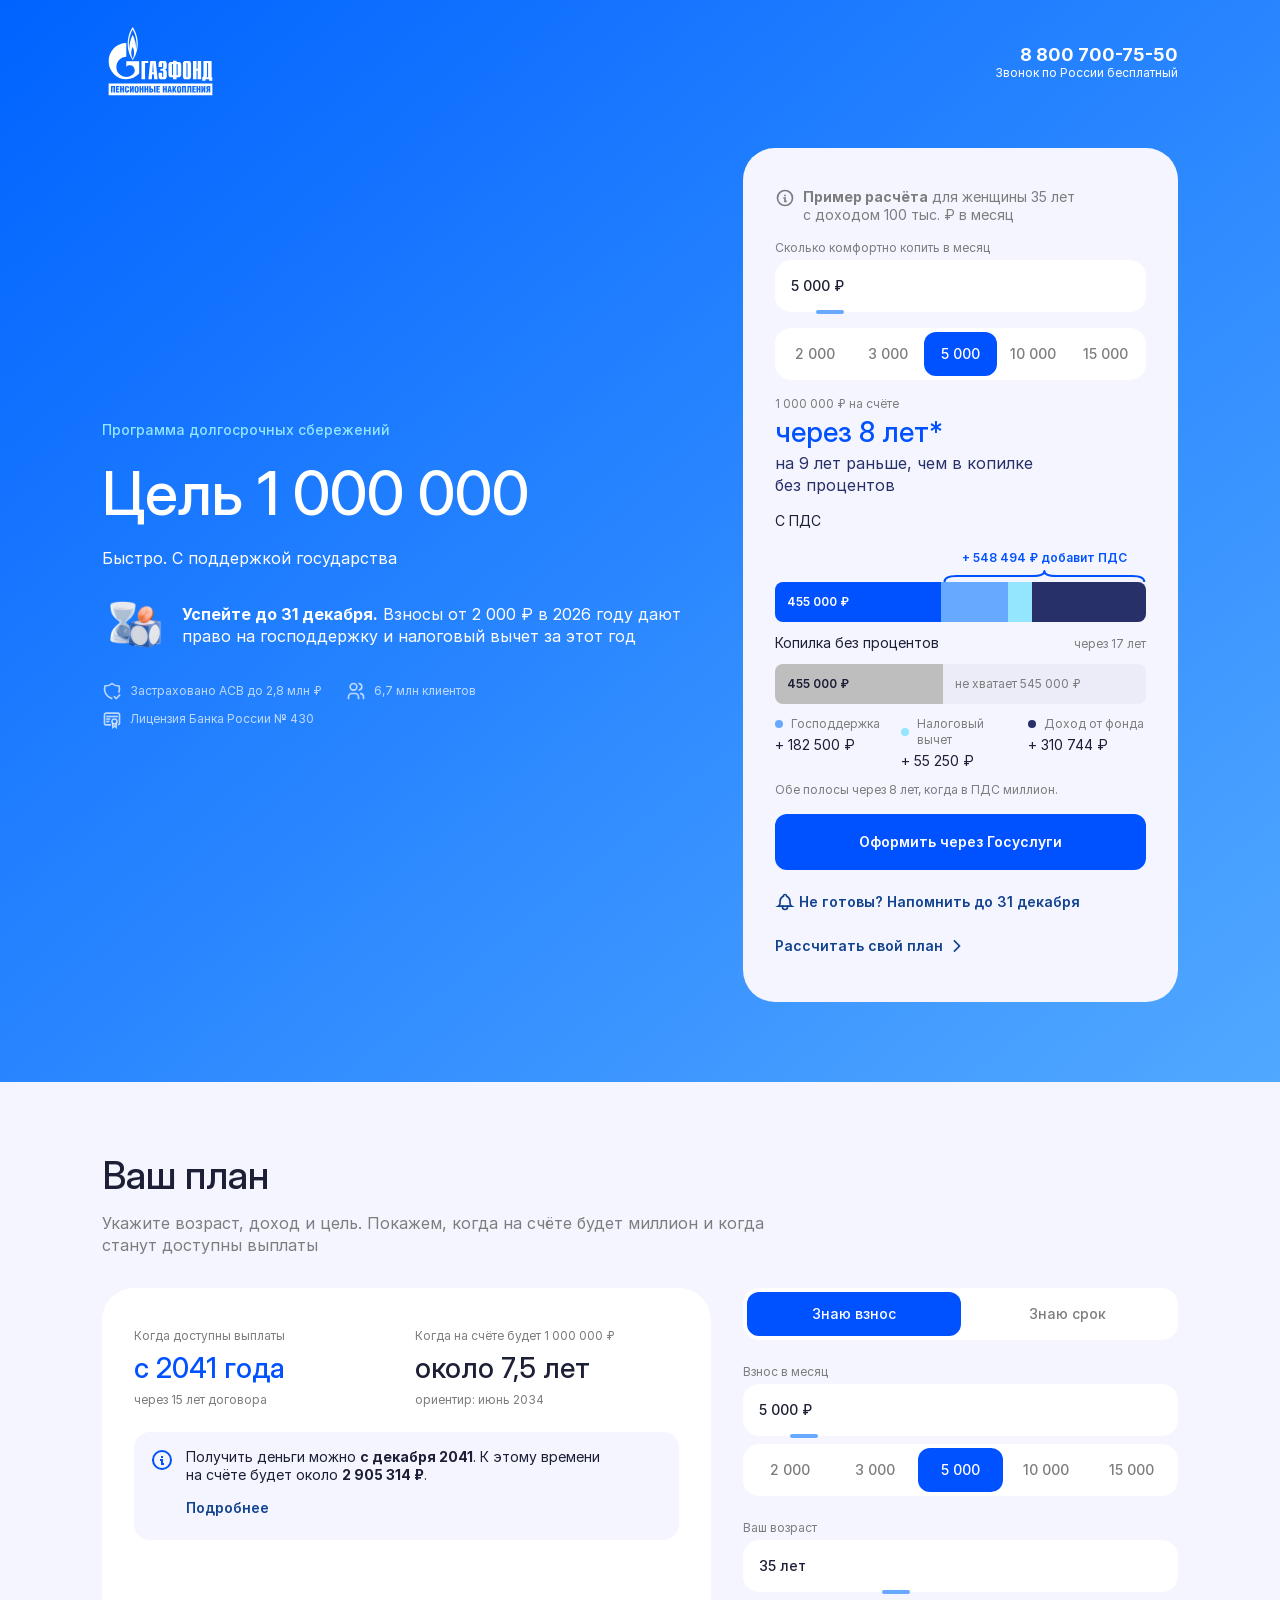
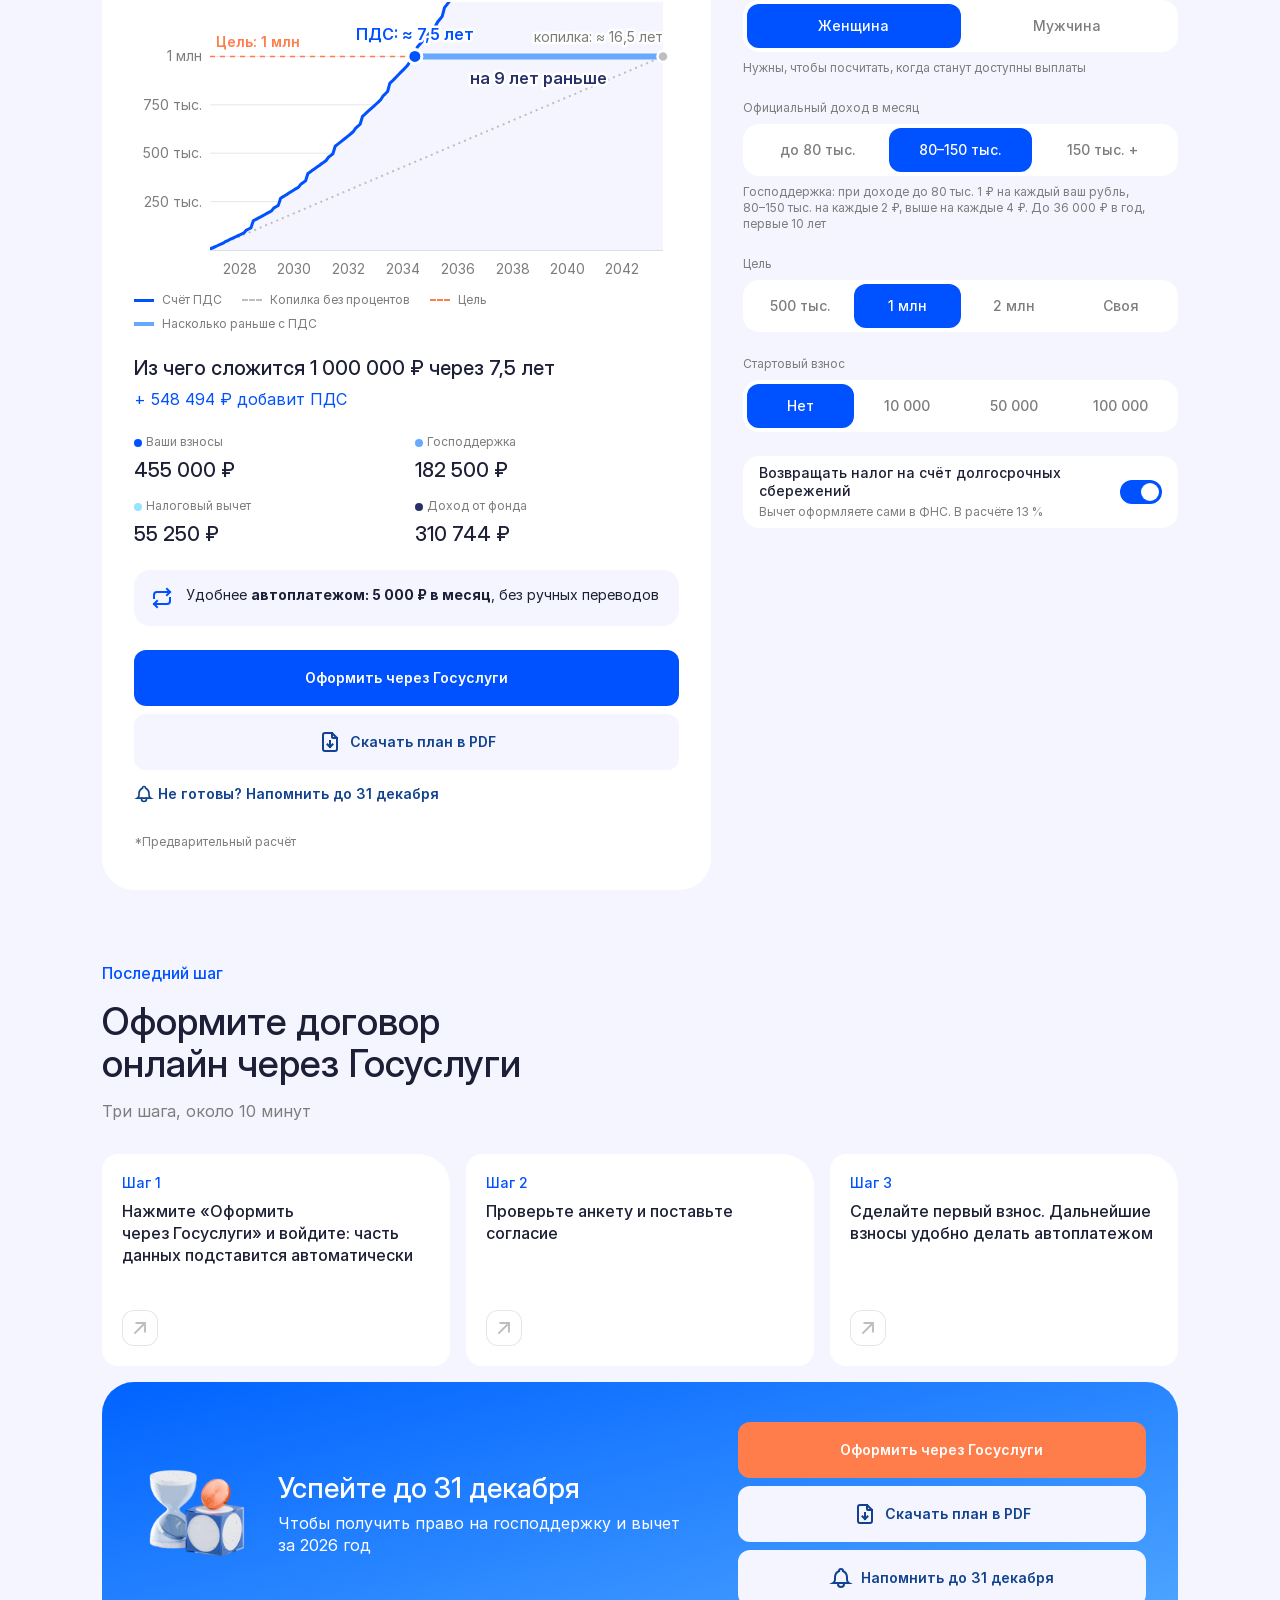
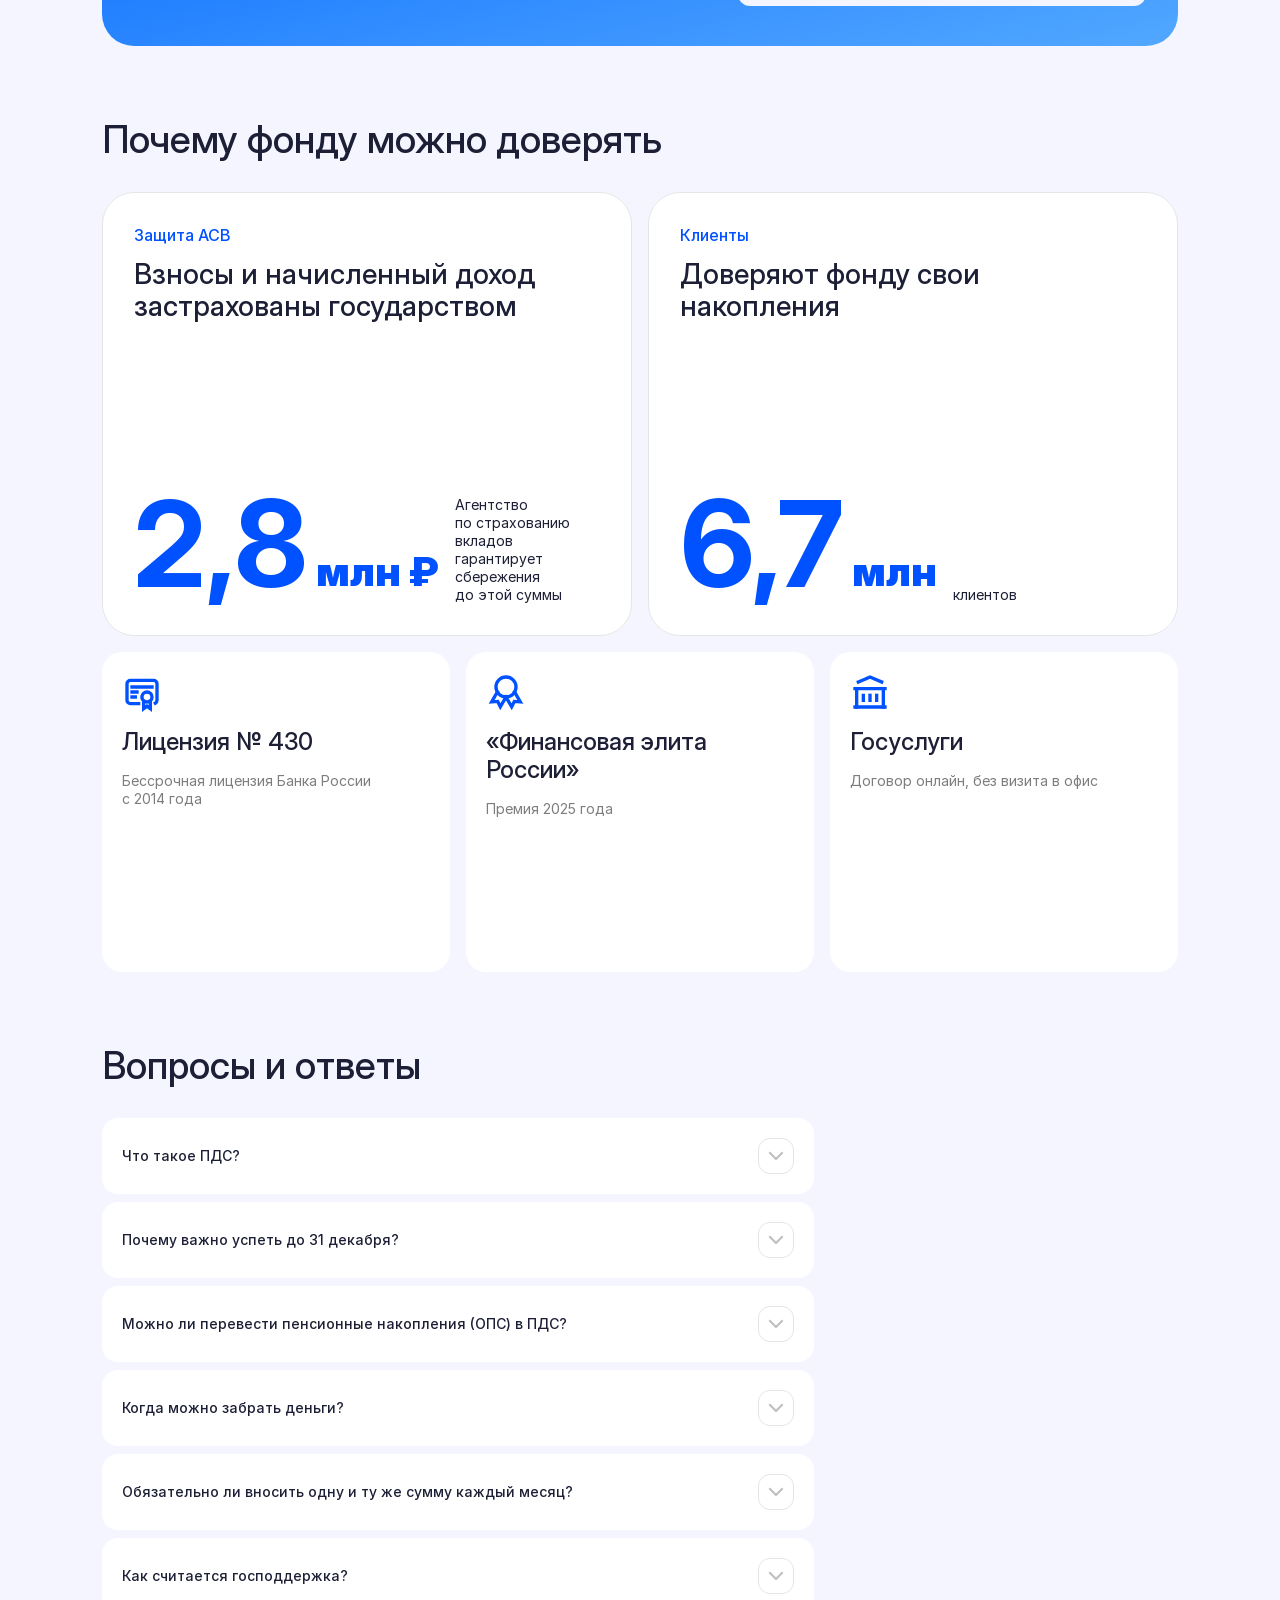
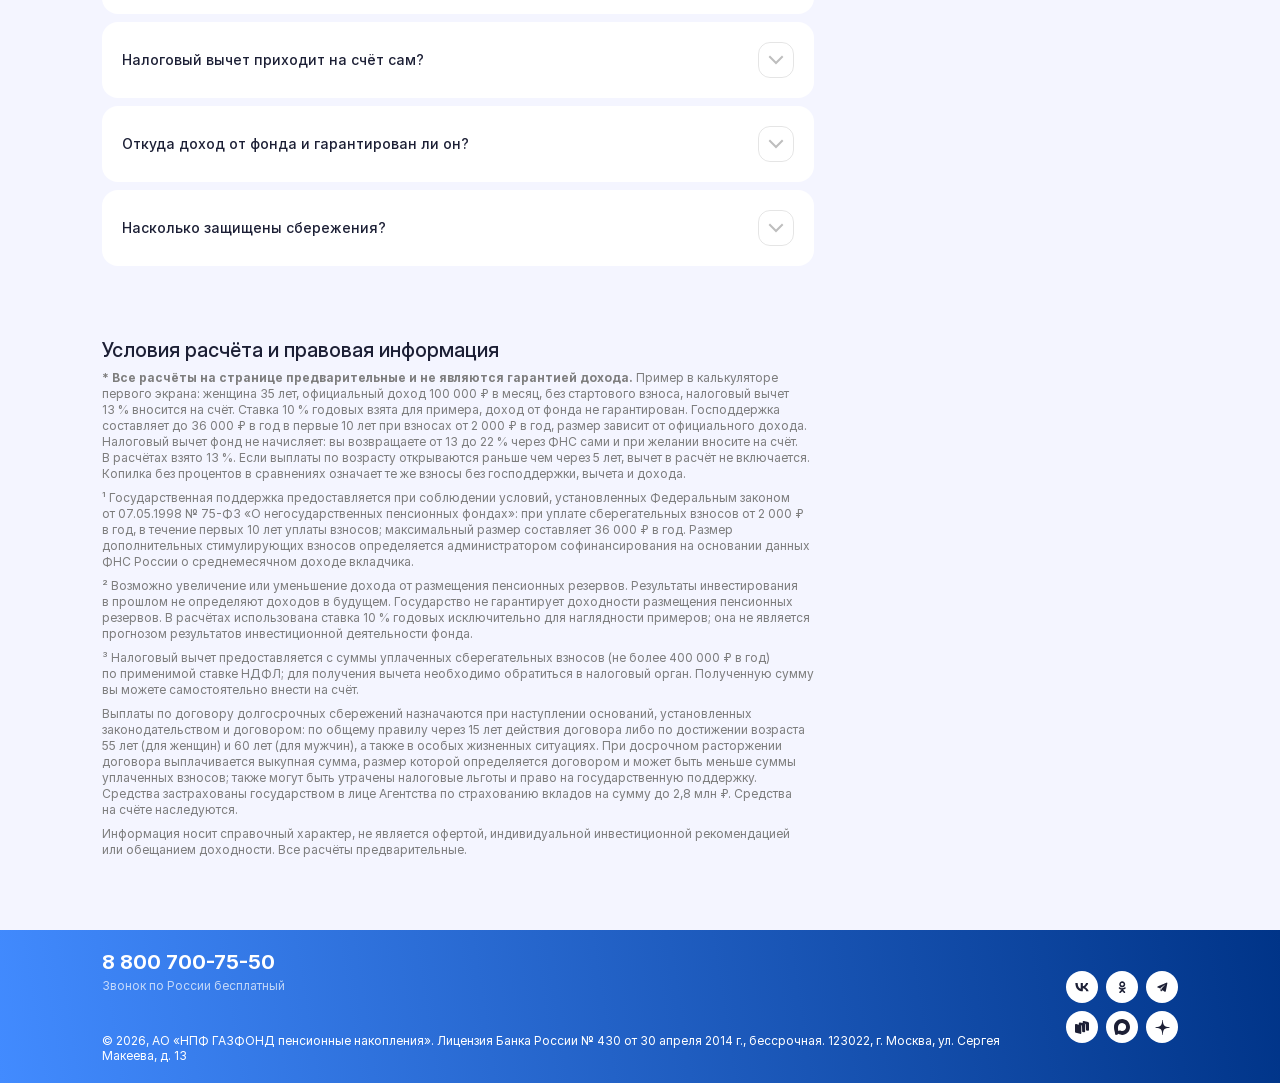
==== v13/index.html @ ab63beeb "v13: «Цель миллион» по дизайн-коду ГАЗФОНД ПН Копия v12, собранная из компонентов кита gazfond-desig" ====
<!doctype html>
<html lang="ru">
<head>
<meta charset="utf-8">
<meta name="viewport" content="width=device-width, initial-scale=1, viewport-fit=cover">
<title>Цель миллион · Программа долгосрочных сбережений · ГАЗФОНД пенсионные накопления</title>
<meta name="description" content="Копите в комфортном темпе. Государство может добавить до 36 000 ₽ в год, налоговый вычет вернёт от 13 до 22 % от взносов, фонд начисляет инвестиционный доход. Посчитайте свой план и оформите договор через Госуслуги.">
<link rel="icon" href="kit/assets/logo/favicon.svg">
<link rel="apple-touch-icon" href="img/apple-touch-icon.png">
<!-- Превью ссылки. После публикации проверьте полный адрес страницы -->
<meta property="og:type" content="website">
<meta property="og:locale" content="ru_RU">
<meta property="og:site_name" content="ГАЗФОНД пенсионные накопления">
<meta property="og:title" content="Цель миллион · программа долгосрочных сбережений">
<meta property="og:description" content="Копите в комфортном темпе. Государство может добавить до 36 000 ₽ в год, налоговый вычет вернёт от 13 до 22 % от взносов, фонд начисляет инвестиционный доход. Посчитайте свой план и оформите договор через Госуслуги.">
<meta property="og:url" content="https://million.gazfond-pn.com/v13/">
<meta property="og:image" content="https://million.gazfond-pn.com/v13/media/og-image.jpg">
<meta property="og:image:width" content="1200">
<meta property="og:image:height" content="630">
<meta name="twitter:card" content="summary_large_image">
<meta name="twitter:image" content="https://million.gazfond-pn.com/v13/media/og-image.jpg">
<!-- Яндекс Метрика: вставьте сюда код счётчика и укажите его номер в METRIKA_ID внизу страницы -->
<link rel="stylesheet" href="kit/gazfond.css">
<style>
/* «Клей» раскладки v13. Только сетка, порядок, позиционирование и отступы через токены кита.
   Цвета ниже — только токены kit/gazfond.css: им размечены полосы диаграммы и линии графика (вопрос к дизайнеру №1). */
[hidden][hidden] { display: none; }

/* Первый экран */
.m-deadline { display: flex; align-items: center; gap: var(--gf-space-400); }
.m-deadline img { flex: none; width: 64px; height: 64px; }
.m-trust { display: flex; flex-wrap: wrap; gap: var(--gf-space-200) var(--gf-space-600); margin: 0; padding: 0; list-style: none; }
.m-trust li { display: flex; align-items: center; gap: var(--gf-space-200); }
.m-row { display: flex; align-items: flex-start; gap: var(--gf-space-200); }
/* калькулятор первого экрана: светлая плашка fill_1 внутри синего героя, текст тёмный (вопрос к дизайнеру №2) */
.m-hcalc { color: var(--gf-color-dark); }
.m-hres { display: flex; flex-direction: column; gap: var(--gf-space-100); }

/* Диаграмма «что добавит ПДС» */
.m-mx { display: flex; flex-direction: column; gap: var(--gf-space-300); }
.m-mx-lab { display: flex; justify-content: space-between; align-items: baseline; gap: var(--gf-space-200); }
.m-mx-track { position: relative; }
.m-mx-track--brace { padding-top: var(--gf-space-1000); }
.m-brace { position: absolute; top: 0; height: var(--gf-space-1000); display: flex; flex-direction: column; justify-content: flex-end; align-items: center; gap: var(--gf-space-100); color: var(--gf-color-blue-primary); white-space: nowrap; }
.m-brace svg { display: block; width: 100%; height: 12px; }
.m-bar { display: flex; height: 40px; border-radius: var(--gf-radius-micro); overflow: hidden; background: var(--gf-fill-3); }
.m-bar > i { display: flex; align-items: center; height: 100%; padding: 0 var(--gf-space-300); overflow: hidden; white-space: nowrap; font-style: normal; }
.m-c-you { background: var(--gf-color-blue-primary); color: var(--gf-color-white); }
.m-c-gov { background: var(--gf-color-blue-tertiary); }
.m-c-tax { background: var(--gf-color-light-blue); }
.m-c-fund { background: var(--gf-color-dark-blue); }
.m-c-jar { background: var(--gf-color-gray-2); color: var(--gf-color-dark); }
.m-c-gap { color: var(--gf-color-gray-1); }
.m-key { display: grid; grid-template-columns: repeat(3, minmax(0, 1fr)); gap: var(--gf-space-200); }
.m-key > div { display: flex; flex-direction: column; gap: var(--gf-space-100); }
.m-dot { display: inline-block; flex: none; width: 8px; height: 8px; margin-right: var(--gf-space-100); border-radius: 50%; vertical-align: middle; }

/* Ваш план: результат слева, параметры справа; на планшете и телефоне — параметры, затем результат */
.m-plan { display: grid; grid-template-columns: minmax(0, 7fr) minmax(0, 5fr); gap: var(--gf-space-800); align-items: start; }
.m-params { grid-column: 2; grid-row: 1; }
.m-result { grid-column: 1; grid-row: 1; }
.m-only-stacked { display: none; }
@media (min-width: 1140px) { .m-params, .m-result { position: sticky; top: var(--st, 24px); } }
@media (max-width: 1139.98px) {
  .m-plan { grid-template-columns: minmax(0, 1fr); }
  .m-params, .m-result { grid-column: 1; grid-row: auto; }
  .m-only-stacked { display: flex; }
}
.m-note { display: flex; align-items: flex-start; gap: var(--gf-space-300); padding: var(--gf-space-400); border-radius: var(--gf-radius-small); }
.m-note > svg { color: var(--gf-color-blue-primary); }
.m-chart { position: relative; touch-action: pan-y; }
.m-chart svg { width: 100%; height: auto; font-family: var(--gf-font); }
.m-chart .gf-callout { position: absolute; z-index: 2; pointer-events: none; }
.m-legend { display: flex; flex-wrap: wrap; gap: var(--gf-space-200) var(--gf-space-500); margin: var(--gf-space-200) 0 0; padding: 0; list-style: none; }
.m-legend li { display: inline-flex; align-items: center; gap: var(--gf-space-200); }
.m-legend i { display: inline-block; width: 20px; height: 0; }
.m-sw-pds { border-top: 3px solid var(--gf-color-blue-primary); }
.m-sw-jar { border-top: 2px dashed var(--gf-color-gray-2); }
.m-sw-goal { border-top: 2px dashed var(--gf-color-orange); }
.m-sw-gap { border-top: 4px solid var(--gf-color-blue-tertiary); }
.m-bd { display: grid; grid-template-columns: repeat(2, minmax(0, 1fr)); gap: var(--gf-space-400); }

/* Последний шаг */
.m-go { display: grid; grid-template-columns: minmax(0, 7fr) minmax(0, 5fr); gap: var(--gf-space-800); align-items: center; margin-top: var(--gf-gutter); }
.m-go-dl { display: flex; align-items: center; gap: var(--gf-space-600); }
.m-go-dl img { flex: none; width: 120px; height: 120px; }
@media (max-width: 1139.98px) { .m-go { grid-template-columns: minmax(0, 1fr); } }
@media (max-width: 767.98px) { .m-go-dl { align-items: flex-start; gap: var(--gf-space-400); } .m-go-dl img { width: 64px; height: 64px; } }

/* Кнопка внизу экрана на телефоне */
.m-mbar { display: none; position: fixed; left: 0; right: 0; bottom: 0; z-index: 30; padding: var(--gf-space-300) var(--gf-space-400) calc(var(--gf-space-300) + env(safe-area-inset-bottom)); background: var(--gf-bg-page); }
@media (max-width: 767.98px) { .m-mbar.is-shown { display: block; } }

/* Меню календарей, сообщения */
.m-cm { position: fixed; inset: 0; z-index: 40; }
.m-cm-scrim { position: absolute; inset: 0; }
.m-cm .gf-menu { position: fixed; top: auto; bottom: auto; width: 320px; min-width: 0; box-shadow: var(--gf-shadow-popover); }
.m-cm-head { display: flex; flex-direction: column; gap: var(--gf-space-100); padding: var(--gf-space-400) var(--gf-space-500) var(--gf-space-200); }
.m-cm .gf-menu__item { flex-direction: column; align-items: flex-start; gap: var(--gf-space-50); }
@media (max-width: 767.98px) { .m-cm .gf-menu { left: var(--gf-space-400); right: var(--gf-space-400); bottom: var(--gf-space-400); width: auto; } }
.m-toast { position: fixed; z-index: 50; }
.m-pop { position: fixed; left: var(--gf-space-400); bottom: var(--gf-space-400); z-index: 35; }
</style>
</head>
<body>
<div class="gf-page">

<!-- ═══ Первый экран: синий герой кита, белый логотип, телефон; справа калькулятор ═══ -->
<section class="gf-hero gf-on-accent" id="hero">
  <div class="gf-container">
    <header class="gf-header">
      <a class="gf-header__logo" href="https://gazfond-pn.ru/" target="_blank" rel="noopener" data-goal="site_link"><img src="kit/assets/logo/gf-logo-white.svg" alt="ГАЗФОНД пенсионные накопления" width="117" height="76"></a>
      <div class="gf-header__contacts">
        <a class="gf-header__phone" href="tel:88007007550" data-goal="call" data-pos="header">8 800 700-75-50</a>
        <span class="gf-header__hint">Звонок по&nbsp;России бесплатный</span>
      </div>
    </header>
    <div class="gf-hero__grid">
      <div class="gf-hero__body">
        <span class="gf-overline">Программа долгосрочных сбережений</span>
        <h1 class="gf-hero__title">Цель <span class="gf-nowrap">1&nbsp;000&nbsp;000</span></h1>
        <p class="gf-hero__lead gf-semibold">Быстро. С&nbsp;поддержкой государства</p>
        <div class="m-deadline">
          <img src="kit/assets/3d/primary/hourglass.webp" alt="" width="64" height="64">
          <p class="gf-hero__lead"><b>Успейте до&nbsp;31&nbsp;декабря.</b> Взносы от&nbsp;2&nbsp;000&nbsp;₽ в&nbsp;<span class="yr">2026</span>&nbsp;году дают право на&nbsp;господдержку и&nbsp;налоговый вычет за&nbsp;этот год</p>
        </div>
        <ul class="m-trust gf-caption">
          <li><svg class="gf-icon gf-icon--20" aria-hidden="true" xmlns="http://www.w3.org/2000/svg" width="24" height="24" viewBox="0 0 24 24" fill="none" stroke="currentColor" stroke-width="2" stroke-linecap="square" stroke-linejoin="miter"><path stroke="none" d="M0 0h24v24H0z" fill="none" /><path d="M11.46 20.846a12 12 0 0 1 -7.96 -14.846a12 12 0 0 0 8.5 -3a12 12 0 0 0 8.5 3a12 12 0 0 1 -.09 7.06" /><path d="M15 19l2 2l4 -4" /></svg>Застраховано АСВ до&nbsp;2,8&nbsp;млн&nbsp;₽</li>
          <li><svg class="gf-icon gf-icon--20" aria-hidden="true" xmlns="http://www.w3.org/2000/svg" width="24" height="24" viewBox="0 0 24 24" fill="none" stroke="currentColor" stroke-width="2" stroke-linecap="square" stroke-linejoin="miter"><path stroke="none" d="M0 0h24v24H0z" fill="none" /><path d="M5 7a4 4 0 1 0 8 0a4 4 0 1 0 -8 0" /><path d="M3 21v-2a4 4 0 0 1 4 -4h4a4 4 0 0 1 4 4v2" /><path d="M16 3.13a4 4 0 0 1 0 7.75" /><path d="M21 21v-2a4 4 0 0 0 -3 -3.85" /></svg>6,7&nbsp;млн клиентов</li>
          <li><svg class="gf-icon gf-icon--20" aria-hidden="true" xmlns="http://www.w3.org/2000/svg" width="24" height="24" viewBox="0 0 24 24" fill="none" stroke="currentColor" stroke-width="2" stroke-linecap="square" stroke-linejoin="miter"><path stroke="none" d="M0 0h24v24H0z" fill="none" /><path d="M12 15a3 3 0 1 0 6 0a3 3 0 1 0 -6 0" /><path d="M13 17.5v4.5l2 -1.5l2 1.5v-4.5" /><path d="M10 19h-5a2 2 0 0 1 -2 -2v-10c0 -1.1 .9 -2 2 -2h14a2 2 0 0 1 2 2v10a2 2 0 0 1 -1 1.73" /><path d="M6 9l12 0" /><path d="M6 12l3 0" /><path d="M6 15l2 0" /></svg>Лицензия Банка России №&nbsp;430</li>
          <li data-proof hidden><svg class="gf-icon gf-icon--20" aria-hidden="true" xmlns="http://www.w3.org/2000/svg" width="24" height="24" viewBox="0 0 24 24" fill="none" stroke="currentColor" stroke-width="2" stroke-linecap="square" stroke-linejoin="miter"><path stroke="none" d="M0 0h24v24H0z" fill="none" /><path d="M4 5a2 2 0 0 1 2 -2h12a2 2 0 0 1 2 2v14a2 2 0 0 1 -2 2h-12a2 2 0 0 1 -2 -2l0 -14" /><path d="M8 8a1 1 0 0 1 1 -1h6a1 1 0 0 1 1 1v1a1 1 0 0 1 -1 1h-6a1 1 0 0 1 -1 -1l0 -1" /><path d="M8 14l0 .01" /><path d="M12 14l0 .01" /><path d="M16 14l0 .01" /><path d="M8 17l0 .01" /><path d="M12 17l0 .01" /><path d="M16 17l0 .01" /></svg><span data-proof-text></span></li>
        </ul>
      </div>

      <div class="gf-panel gf-bg-page gf-stack m-hcalc" id="hcalc">
        <p class="gf-card__text m-row"><svg class="gf-icon gf-icon--20" aria-hidden="true" xmlns="http://www.w3.org/2000/svg" width="24" height="24" viewBox="0 0 24 24" fill="none" stroke="currentColor" stroke-width="2" stroke-linecap="square" stroke-linejoin="miter"><path stroke="none" d="M0 0h24v24H0z" fill="none" /><path d="M3 12a9 9 0 1 0 18 0a9 9 0 0 0 -18 0" /><path d="M12 9h.01" /><path d="M11 12h1v4h1" /></svg><span><b>Пример расчёта</b> для&nbsp;женщины 35&nbsp;лет с&nbsp;доходом 100&nbsp;тыс.&nbsp;₽ в&nbsp;месяц</span></p>
        <div class="gf-calc">
          <label class="gf-calc__label" for="hOwn">Сколько комфортно копить в&nbsp;месяц</label>
          <span class="gf-calc__field">
            <input class="gf-calc__value" id="hOwn" type="text" inputmode="numeric" autocomplete="off" value="5 000 ₽" aria-label="Взнос в месяц, рублей">
            <input class="gf-calc__range" type="range" id="hMonthly" min="1000" max="50000" step="500" value="5000" aria-label="Взнос в месяц, ползунок">
          </span>
        </div>
        <div class="gf-segmented" id="hPresets" role="group" aria-label="Быстрый выбор взноса">
          <button class="gf-segmented__item" type="button" data-v="2000" aria-pressed="false">2&nbsp;000</button>
          <button class="gf-segmented__item" type="button" data-v="3000" aria-pressed="false">3&nbsp;000</button>
          <button class="gf-segmented__item is-active" type="button" data-v="5000" aria-pressed="true">5&nbsp;000</button>
          <button class="gf-segmented__item" type="button" data-v="10000" aria-pressed="false">10&nbsp;000</button>
          <button class="gf-segmented__item" type="button" data-v="15000" aria-pressed="false">15&nbsp;000</button>
        </div>
        <div class="m-hres" aria-live="polite">
          <p class="gf-calc__label">1&nbsp;000&nbsp;000&nbsp;₽ на&nbsp;счёте</p>
          <p class="gf-h3 gf-c-accent" id="hValue">через 9&nbsp;лет<a class="gf-c-accent" href="#legal" aria-label="Условия расчёта">*</a></p>
          <p class="gf-lead gf-medium gf-c-dark-blue" id="hPlus">на&nbsp;8&nbsp;лет раньше, чем в&nbsp;копилке без&nbsp;процентов</p>
        </div>
        <!-- ваши взносы + скобка над тем, что добавляет ПДС; рядом та же сумма в копилке без процентов -->
        <div class="m-mx" id="mx">
          <div class="m-mx-lab"><span class="gf-text gf-semibold">С&nbsp;ПДС</span></div>
          <div class="m-mx-track m-mx-track--brace">
            <div class="m-brace" id="mxBrace" aria-hidden="true"><span class="gf-caption-1 gf-semibold" id="mxBraceT">+ 460&nbsp;000&nbsp;₽ добавит ПДС</span><svg id="mxBraceS" preserveAspectRatio="none"><path id="mxBraceP" fill="none" stroke="currentColor" stroke-width="2" stroke-linecap="round" stroke-linejoin="round"/></svg></div>
            <div class="m-bar"><i class="m-c-you" id="mxYou"><span class="gf-caption-1 gf-semibold" id="mxYouV">540&nbsp;000&nbsp;₽</span></i><i class="m-c-gov" id="mxGov"></i><i class="m-c-tax" id="mxTax"></i><i class="m-c-fund" id="mxFund"></i></div>
          </div>
          <div class="m-mx-lab"><span class="gf-text gf-semibold">Копилка без&nbsp;процентов</span><span class="gf-calc__label" id="mxJarT">через 17&nbsp;лет</span></div>
          <div class="m-mx-track">
            <div class="m-bar"><i class="m-c-jar" id="mxJar"><span class="gf-caption-1 gf-semibold" id="mxJarV">540&nbsp;000&nbsp;₽</span></i><i class="m-c-gap" id="mxGap"><span class="gf-caption-1" id="mxGapT">не&nbsp;хватает 460&nbsp;000&nbsp;₽</span></i></div>
          </div>
          <div class="m-key">
            <div><span class="gf-calc__label"><span class="m-dot m-c-gov"></span>Господдержка</span><b class="gf-text gf-semibold" id="mkGov">+ 100&nbsp;000&nbsp;₽</b></div>
            <div><span class="gf-calc__label"><span class="m-dot m-c-tax"></span>Налоговый вычет</span><b class="gf-text gf-semibold" id="mkTax">+ 60&nbsp;000&nbsp;₽</b></div>
            <div><span class="gf-calc__label"><span class="m-dot m-c-fund"></span>Доход от&nbsp;фонда</span><b class="gf-text gf-semibold" id="mkInc">+ 300&nbsp;000&nbsp;₽</b></div>
          </div>
          <p class="gf-calc__label" id="mxCap">Обе полосы через 9&nbsp;лет, когда в&nbsp;ПДС миллион.</p>
        </div>
        <a class="gf-btn gf-btn--primary gf-btn--lg gf-btn--block" href="https://contract-pds.gazfond-pn.ru/?u=nakopimillion&amp;utm_source=landing_million&amp;utm_medium=hero&amp;utm_campaign=pds_million_v13" target="_blank" rel="noopener" data-goal="cta_contract" data-pos="hero">Оформить через Госуслуги</a>
        <div class="gf-btn-row">
          <button class="gf-btn gf-btn--tertiary" type="button" data-remind data-pos="hero"><svg class="gf-icon" aria-hidden="true" xmlns="http://www.w3.org/2000/svg" width="24" height="24" viewBox="0 0 24 24" fill="none" stroke="currentColor" stroke-width="2" stroke-linecap="square" stroke-linejoin="miter"><path stroke="none" d="M0 0h24v24H0z" fill="none" /><path d="M10 5a2 2 0 1 1 4 0a7 7 0 0 1 4 6v3a4 4 0 0 0 2 3h-16a4 4 0 0 0 2 -3v-3a7 7 0 0 1 4 -6" /><path d="M9 17v1a3 3 0 0 0 6 0v-1" /></svg>Не&nbsp;готовы? Напомнить до&nbsp;31&nbsp;декабря</button>
          <a class="gf-btn gf-btn--tertiary" href="#calc" data-goal="calc_detail_open" data-pos="hero">Рассчитать свой план <svg class="gf-icon" xmlns="http://www.w3.org/2000/svg" width="24" height="24" viewBox="0 0 24 24" fill="currentColor" aria-hidden="true"><path d="M7.58594 6L13.5859 12L7.58594 18L9 19.4141L16.4141 12L9 4.58594L7.58594 6Z"/></svg></a>
        </div>
      </div>
    </div>
  </div>
</section>

<main class="gf-main">

  <!-- ═══ Ваш план: подробный расчёт под себя ═══ -->
  <section class="gf-section gf-container" id="calc" aria-labelledby="calcH">
    <div class="gf-section__head">
      <h2 class="gf-h2" id="calcH">Ваш план</h2>
      <p class="gf-lead gf-c-secondary">Укажите возраст, доход и&nbsp;цель. Покажем, когда на&nbsp;счёте будет миллион и&nbsp;когда станут доступны выплаты</p>
    </div>
    <div class="m-plan">
      <div class="m-params gf-stack gf-stack--24" id="pParams">
        <div class="gf-segmented" id="modeSeg" role="group" aria-label="Что считаем">
          <button class="gf-segmented__item is-active" type="button" data-mode="monthly" aria-pressed="true">Знаю взнос</button>
          <button class="gf-segmented__item" type="button" data-mode="term" aria-pressed="false">Знаю срок</button>
        </div>
        <div class="gf-stack gf-stack--8" id="fieldMonthly">
          <div class="gf-calc">
            <label class="gf-calc__label" for="monthlyNum">Взнос в&nbsp;месяц</label>
            <span class="gf-calc__field">
              <input class="gf-calc__value" id="monthlyNum" type="text" inputmode="numeric" autocomplete="off" value="5 000 ₽" aria-label="Взнос в месяц, рублей">
              <input class="gf-calc__range" type="range" id="monthly" min="1000" max="50000" step="500" value="5000" aria-label="Взнос в месяц, ползунок">
            </span>
          </div>
          <div class="gf-segmented" id="presetSeg" role="group" aria-label="Быстрый выбор взноса">
            <button class="gf-segmented__item" type="button" data-v="2000" aria-pressed="false">2&nbsp;000</button>
            <button class="gf-segmented__item" type="button" data-v="3000" aria-pressed="false">3&nbsp;000</button>
            <button class="gf-segmented__item is-active" type="button" data-v="5000" aria-pressed="true">5&nbsp;000</button>
            <button class="gf-segmented__item" type="button" data-v="10000" aria-pressed="false">10&nbsp;000</button>
            <button class="gf-segmented__item" type="button" data-v="15000" aria-pressed="false">15&nbsp;000</button>
          </div>
        </div>
        <div class="gf-stack gf-stack--8" id="fieldTerm" hidden>
          <div class="gf-calc">
            <label class="gf-calc__label" for="years">Хочу накопить за</label>
            <span class="gf-calc__field">
              <output class="gf-calc__value" id="yearsOut" for="years">5&nbsp;лет</output>
              <input class="gf-calc__range" type="range" id="years" min="2" max="15" step="1" value="5" aria-label="Срок накопления, лет">
            </span>
          </div>
          <p class="gf-lead gf-medium" id="needOut">Нужно около 9&nbsp;600&nbsp;₽ в&nbsp;месяц</p>
        </div>
        <div class="gf-stack gf-stack--8">
          <div class="gf-calc">
            <label class="gf-calc__label" for="age">Ваш возраст</label>
            <span class="gf-calc__field">
              <output class="gf-calc__value" id="ageOut" for="age">35&nbsp;лет</output>
              <input class="gf-calc__range" type="range" id="age" min="18" max="70" step="1" value="35" aria-label="Возраст, лет">
            </span>
          </div>
          <div class="gf-segmented" id="sexSeg" role="group" aria-label="Пол">
            <button class="gf-segmented__item is-active" type="button" data-sex="f" aria-pressed="true">Женщина</button>
            <button class="gf-segmented__item" type="button" data-sex="m" aria-pressed="false">Мужчина</button>
          </div>
          <p class="gf-caption">Нужны, чтобы посчитать, когда станут доступны выплаты</p>
        </div>
        <div class="gf-stack gf-stack--8">
          <span class="gf-calc__label">Официальный доход в&nbsp;месяц</span>
          <div class="gf-segmented" id="incomeSeg" role="group" aria-label="Среднемесячный доход">
            <button class="gf-segmented__item" type="button" data-k="1" aria-pressed="false">до&nbsp;80&nbsp;тыс.</button>
            <button class="gf-segmented__item is-active" type="button" data-k="0.5" aria-pressed="true">80–150&nbsp;тыс.</button>
            <button class="gf-segmented__item" type="button" data-k="0.25" aria-pressed="false">150&nbsp;тыс. +</button>
          </div>
          <p class="gf-caption">Господдержка: при&nbsp;доходе до&nbsp;80&nbsp;тыс. 1&nbsp;₽ на&nbsp;каждый ваш рубль, 80–150&nbsp;тыс. на&nbsp;каждые 2&nbsp;₽, выше на&nbsp;каждые 4&nbsp;₽. До&nbsp;36&nbsp;000&nbsp;₽ в&nbsp;год, первые 10&nbsp;лет</p>
        </div>
        <div class="gf-stack gf-stack--8">
          <span class="gf-calc__label">Цель</span>
          <div class="gf-segmented" id="goalSeg" role="group" aria-label="Сумма цели">
            <button class="gf-segmented__item" type="button" data-v="500000" aria-pressed="false">500&nbsp;тыс.</button>
            <button class="gf-segmented__item is-active" type="button" data-v="1000000" aria-pressed="true">1&nbsp;млн</button>
            <button class="gf-segmented__item" type="button" data-v="2000000" aria-pressed="false">2&nbsp;млн</button>
            <button class="gf-segmented__item" type="button" data-v="custom" aria-pressed="false">Своя</button>
          </div>
          <label class="gf-input" id="goalCustom" hidden><input class="gf-input__control" id="goalNum" type="text" inputmode="numeric" autocomplete="off" value="1000000" placeholder="1 000 000"><span class="gf-input__label">Своя цель, ₽</span></label>
        </div>
        <div class="gf-stack gf-stack--8">
          <span class="gf-calc__label">Стартовый взнос</span>
          <div class="gf-segmented" id="firstSeg" role="group" aria-label="Стартовый взнос">
            <button class="gf-segmented__item is-active" type="button" data-v="0" aria-pressed="true">Нет</button>
            <button class="gf-segmented__item" type="button" data-v="10000" aria-pressed="false">10&nbsp;000</button>
            <button class="gf-segmented__item" type="button" data-v="50000" aria-pressed="false">50&nbsp;000</button>
            <button class="gf-segmented__item" type="button" data-v="100000" aria-pressed="false">100&nbsp;000</button>
          </div>
        </div>
        <label class="gf-field-toggle">
          <span class="gf-field-toggle__text"><span class="gf-field-toggle__label">Возвращать налог на&nbsp;счёт долгосрочных сбережений</span><span class="gf-field-toggle__caption">Вычет оформляете сами в&nbsp;ФНС. В&nbsp;расчёте 13&nbsp;%</span></span>
          <input class="gf-switch" type="checkbox" id="reinvest" checked>
        </label>
        <a class="gf-btn gf-btn--primary gf-btn--lg gf-btn--block m-only-stacked" id="calcGo" href="#pResult">Показать результат</a>
      </div>

      <div class="gf-panel m-result gf-stack gf-stack--24" id="pResult">
        <div class="gf-cols-2">
          <div class="gf-stack gf-stack--8">
            <span class="gf-calc__label">Когда доступны выплаты</span>
            <span class="gf-h3 gf-c-accent" id="payOut">с&nbsp;2041&nbsp;года</span>
            <span class="gf-caption" id="paySub">через 15&nbsp;лет действия договора</span>
          </div>
          <div class="gf-stack gf-stack--8">
            <span class="gf-calc__label" id="resLabel">Когда на&nbsp;счёте будет 1&nbsp;000&nbsp;000&nbsp;₽</span>
            <span class="gf-h3" id="termOut">около 8&nbsp;лет</span>
            <span class="gf-caption" id="termSub">ориентир</span>
          </div>
        </div>
        <div class="m-note gf-bg-page" id="resNote"><svg class="gf-icon" aria-hidden="true" xmlns="http://www.w3.org/2000/svg" width="24" height="24" viewBox="0 0 24 24" fill="none" stroke="currentColor" stroke-width="2" stroke-linecap="square" stroke-linejoin="miter"><path stroke="none" d="M0 0h24v24H0z" fill="none" /><path d="M3 12a9 9 0 1 0 18 0a9 9 0 0 0 -18 0" /><path d="M12 9h.01" /><path d="M11 12h1v4h1" /></svg><div class="gf-stack gf-stack--8 gf-text"><span id="resNoteT"></span><span id="resMore" hidden></span><div><button class="gf-btn gf-btn--tertiary" type="button" id="resMoreBtn" aria-expanded="false" aria-controls="resMore" hidden>Подробнее</button></div></div></div>
        <p class="gf-caption" id="resHint" hidden></p>
        <div>
          <div class="m-chart" id="chart">
            <div class="gf-callout" id="tip" hidden></div>
            <svg id="chartSvg" viewBox="0 0 640 300" role="img" aria-label="График накопления: счёт ПДС и копилка без процентов"></svg>
          </div>
          <ul class="m-legend gf-caption">
            <li><i class="m-sw-pds"></i>Счёт ПДС</li>
            <li><i class="m-sw-jar"></i>Копилка без&nbsp;процентов</li>
            <li><i class="m-sw-goal"></i>Цель</li>
            <li><i class="m-sw-gap"></i>Насколько раньше с&nbsp;ПДС</li>
          </ul>
        </div>
        <div class="gf-stack gf-stack--8">
          <h3 class="gf-h5" id="bdHead">Из&nbsp;чего сложится 1&nbsp;000&nbsp;000&nbsp;₽</h3>
          <p class="gf-lead gf-semibold gf-c-accent" id="bAdd">+ 0&nbsp;₽ добавит ПДС</p>
        </div>
        <div class="m-bd">
          <div class="gf-stack gf-stack--8"><span class="gf-caption"><span class="m-dot m-c-you"></span>Ваши взносы</span><span class="gf-h5" id="bContrib">0&nbsp;₽</span></div>
          <div class="gf-stack gf-stack--8"><span class="gf-caption"><span class="m-dot m-c-gov"></span>Господдержка</span><span class="gf-h5" id="bCofin">0&nbsp;₽</span></div>
          <div class="gf-stack gf-stack--8"><span class="gf-caption"><span class="m-dot m-c-tax"></span>Налоговый вычет</span><span class="gf-h5" id="bDed">0&nbsp;₽</span></div>
          <div class="gf-stack gf-stack--8"><span class="gf-caption"><span class="m-dot m-c-fund"></span>Доход от&nbsp;фонда</span><span class="gf-h5" id="bInc">0&nbsp;₽</span></div>
        </div>
        <div class="m-note gf-bg-page"><svg class="gf-icon" aria-hidden="true" xmlns="http://www.w3.org/2000/svg" width="24" height="24" viewBox="0 0 24 24" fill="none" stroke="currentColor" stroke-width="2" stroke-linecap="square" stroke-linejoin="miter"><path stroke="none" d="M0 0h24v24H0z" fill="none" /><path d="M4 12v-3a3 3 0 0 1 3 -3h13m-3 -3l3 3l-3 3" /><path d="M20 12v3a3 3 0 0 1 -3 3h-13m3 3l-3 -3l3 -3" /></svg><p class="gf-text">Удобнее <b>автоплатежом: <span id="apSum">5&nbsp;000&nbsp;₽</span> в&nbsp;месяц</b>, без&nbsp;ручных переводов</p></div>
        <div class="gf-stack gf-stack--8">
          <a class="gf-btn gf-btn--primary gf-btn--lg gf-btn--block" href="https://contract-pds.gazfond-pn.ru/?u=nakopimillion&amp;utm_source=landing_million&amp;utm_medium=calc&amp;utm_campaign=pds_million_v13" target="_blank" rel="noopener" data-goal="cta_contract" data-pos="calc">Оформить через Госуслуги</a>
          <button class="gf-btn gf-btn--lg gf-btn--block" type="button" data-pdf data-pos="calc"><svg class="gf-icon" aria-hidden="true" xmlns="http://www.w3.org/2000/svg" width="24" height="24" viewBox="0 0 24 24" fill="none" stroke="currentColor" stroke-width="2" stroke-linecap="square" stroke-linejoin="miter"><path stroke="none" d="M0 0h24v24H0z" fill="none" /><path d="M14 3v4a1 1 0 0 0 1 1h4" /><path d="M17 21h-10a2 2 0 0 1 -2 -2v-14a2 2 0 0 1 2 -2h7l5 5v11a2 2 0 0 1 -2 2" /><path d="M12 17v-6" /><path d="M9.5 14.5l2.5 2.5l2.5 -2.5" /></svg><span class="pdf-t">Скачать план в&nbsp;PDF</span></button>
          <div class="gf-btn-row"><button class="gf-btn gf-btn--tertiary" type="button" data-remind data-pos="calc"><svg class="gf-icon" aria-hidden="true" xmlns="http://www.w3.org/2000/svg" width="24" height="24" viewBox="0 0 24 24" fill="none" stroke="currentColor" stroke-width="2" stroke-linecap="square" stroke-linejoin="miter"><path stroke="none" d="M0 0h24v24H0z" fill="none" /><path d="M10 5a2 2 0 1 1 4 0a7 7 0 0 1 4 6v3a4 4 0 0 0 2 3h-16a4 4 0 0 0 2 -3v-3a7 7 0 0 1 4 -6" /><path d="M9 17v1a3 3 0 0 0 6 0v-1" /></svg>Не&nbsp;готовы? Напомнить до&nbsp;31&nbsp;декабря</button></div>
        </div>
        <a class="gf-caption" href="#legal">*Предварительный расчёт</a>
      </div>
    </div>
  </section>

  <!-- ═══ Последний шаг: Cards/Instruction + синяя панель ═══ -->
  <section class="gf-section gf-container" id="go" aria-labelledby="goH">
    <div class="gf-section__head">
      <span class="gf-overline gf-overline--big">Последний шаг</span>
      <h2 class="gf-h2" id="goH">Оформите договор онлайн через Госуслуги</h2>
      <p class="gf-lead gf-c-secondary">Три шага, около 10&nbsp;минут</p>
    </div>
    <div class="gf-cols-3">
      <a class="gf-card gf-card--instruction" href="https://contract-pds.gazfond-pn.ru/?u=nakopimillion&amp;utm_source=landing_million&amp;utm_medium=steps&amp;utm_campaign=pds_million_v13" target="_blank" rel="noopener" data-goal="cta_contract" data-pos="steps">
        <div class="gf-stack gf-stack--8"><span class="gf-card__overline">Шаг 1</span><h3 class="gf-card__title">Нажмите «Оформить через Госуслуги» и&nbsp;войдите: часть данных подставится автоматически</h3></div>
        <span class="gf-card__arrow"></span>
      </a>
      <a class="gf-card gf-card--instruction" href="https://contract-pds.gazfond-pn.ru/?u=nakopimillion&amp;utm_source=landing_million&amp;utm_medium=steps&amp;utm_campaign=pds_million_v13" target="_blank" rel="noopener" data-goal="cta_contract" data-pos="steps">
        <div class="gf-stack gf-stack--8"><span class="gf-card__overline">Шаг 2</span><h3 class="gf-card__title">Проверьте анкету и&nbsp;поставьте согласие</h3></div>
        <span class="gf-card__arrow"></span>
      </a>
      <a class="gf-card gf-card--instruction" href="https://contract-pds.gazfond-pn.ru/?u=nakopimillion&amp;utm_source=landing_million&amp;utm_medium=steps&amp;utm_campaign=pds_million_v13" target="_blank" rel="noopener" data-goal="cta_contract" data-pos="steps">
        <div class="gf-stack gf-stack--8"><span class="gf-card__overline">Шаг 3</span><h3 class="gf-card__title">Сделайте первый взнос. Дальнейшие взносы удобно делать автоплатежом</h3></div>
        <span class="gf-card__arrow"></span>
      </a>
    </div>
    <div class="gf-panel gf-bg-hero gf-on-accent m-go">
      <div class="m-go-dl">
        <img src="kit/assets/3d/primary/hourglass.webp" alt="" width="120" height="120">
        <div class="gf-stack gf-stack--8">
          <h3 class="gf-h3">Успейте до&nbsp;31&nbsp;декабря</h3>
          <p class="gf-lead">Чтобы получить право на&nbsp;господдержку и&nbsp;вычет за&nbsp;<span class="yr">2026</span>&nbsp;год</p>
        </div>
      </div>
      <div class="gf-stack gf-stack--8">
        <a class="gf-btn gf-btn--orange gf-btn--lg" id="goBtn" href="https://contract-pds.gazfond-pn.ru/?u=nakopimillion&amp;utm_source=landing_million&amp;utm_medium=go&amp;utm_campaign=pds_million_v13" target="_blank" rel="noopener" data-goal="cta_contract" data-pos="go">Оформить через Госуслуги</a>
        <button class="gf-btn gf-btn--lg" type="button" data-pdf data-pos="go"><svg class="gf-icon" aria-hidden="true" xmlns="http://www.w3.org/2000/svg" width="24" height="24" viewBox="0 0 24 24" fill="none" stroke="currentColor" stroke-width="2" stroke-linecap="square" stroke-linejoin="miter"><path stroke="none" d="M0 0h24v24H0z" fill="none" /><path d="M14 3v4a1 1 0 0 0 1 1h4" /><path d="M17 21h-10a2 2 0 0 1 -2 -2v-14a2 2 0 0 1 2 -2h7l5 5v11a2 2 0 0 1 -2 2" /><path d="M12 17v-6" /><path d="M9.5 14.5l2.5 2.5l2.5 -2.5" /></svg><span class="pdf-t">Скачать план в&nbsp;PDF</span></button>
        <button class="gf-btn gf-btn--lg" type="button" data-remind data-pos="go"><svg class="gf-icon" aria-hidden="true" xmlns="http://www.w3.org/2000/svg" width="24" height="24" viewBox="0 0 24 24" fill="none" stroke="currentColor" stroke-width="2" stroke-linecap="square" stroke-linejoin="miter"><path stroke="none" d="M0 0h24v24H0z" fill="none" /><path d="M10 5a2 2 0 1 1 4 0a7 7 0 0 1 4 6v3a4 4 0 0 0 2 3h-16a4 4 0 0 0 2 -3v-3a7 7 0 0 1 4 -6" /><path d="M9 17v1a3 3 0 0 0 6 0v-1" /></svg>Напомнить до&nbsp;31&nbsp;декабря</button>
      </div>
    </div>
  </section>

  <!-- ═══ Доверие: Cards/Numbers + Cards/GF_Icon ═══ -->
  <section class="gf-section gf-container" id="trust" aria-labelledby="trustH">
    <div class="gf-section__head">
      <h2 class="gf-h2" id="trustH">Почему фонду можно доверять</h2>
    </div>
    <div class="gf-stack">
      <div class="gf-cols-2">
        <div class="gf-card gf-card--number">
          <div class="gf-card__body"><span class="gf-card__overline">Защита АСВ</span><h3 class="gf-card__title">Взносы и&nbsp;начисленный доход застрахованы государством</h3></div>
          <div class="gf-card__numbers"><span class="gf-card__figure">2,8<span class="gf-card__unit">млн&nbsp;₽</span></span><p class="gf-card__text">Агентство по&nbsp;страхованию вкладов гарантирует сбережения до&nbsp;этой суммы</p></div>
        </div>
        <div class="gf-card gf-card--number">
          <div class="gf-card__body"><span class="gf-card__overline">Клиенты</span><h3 class="gf-card__title">Доверяют фонду свои накопления</h3></div>
          <div class="gf-card__numbers"><span class="gf-card__figure">6,7<span class="gf-card__unit">млн</span></span><p class="gf-card__text">клиентов</p></div>
        </div>
      </div>
      <div class="gf-cols-3">
        <div class="gf-card gf-card--icon"><svg class="gf-icon gf-card__icon" aria-hidden="true" xmlns="http://www.w3.org/2000/svg" width="24" height="24" viewBox="0 0 24 24" fill="none" stroke="currentColor" stroke-width="2" stroke-linecap="square" stroke-linejoin="miter"><path stroke="none" d="M0 0h24v24H0z" fill="none" /><path d="M12 15a3 3 0 1 0 6 0a3 3 0 1 0 -6 0" /><path d="M13 17.5v4.5l2 -1.5l2 1.5v-4.5" /><path d="M10 19h-5a2 2 0 0 1 -2 -2v-10c0 -1.1 .9 -2 2 -2h14a2 2 0 0 1 2 2v10a2 2 0 0 1 -1 1.73" /><path d="M6 9l12 0" /><path d="M6 12l3 0" /><path d="M6 15l2 0" /></svg><div class="gf-stack"><h3 class="gf-card__title">Лицензия №&nbsp;430</h3><p class="gf-card__text">Бессрочная лицензия Банка России с&nbsp;2014&nbsp;года</p></div></div>
        <div class="gf-card gf-card--icon"><svg class="gf-icon gf-card__icon" aria-hidden="true" xmlns="http://www.w3.org/2000/svg" width="24" height="24" viewBox="0 0 24 24" fill="none" stroke="currentColor" stroke-width="2" stroke-linecap="square" stroke-linejoin="miter"><path stroke="none" d="M0 0h24v24H0z" fill="none" /><path d="M6 9a6 6 0 1 0 12 0a6 6 0 1 0 -12 0" /><path d="M12 15l3.4 5.89l1.598 -3.233l3.598 .232l-3.4 -5.889" /><path d="M6.802 12l-3.4 5.89l3.598 -.233l1.598 3.232l3.4 -5.889" /></svg><div class="gf-stack"><h3 class="gf-card__title">«Финансовая элита России»</h3><p class="gf-card__text">Премия 2025&nbsp;года</p></div></div>
        <div class="gf-card gf-card--icon"><svg class="gf-icon gf-card__icon" aria-hidden="true" xmlns="http://www.w3.org/2000/svg" width="24" height="24" viewBox="0 0 24 24" fill="none" stroke="currentColor" stroke-width="2" stroke-linecap="square" stroke-linejoin="miter"><path stroke="none" d="M0 0h24v24H0z" fill="none" /><path d="M3 21l18 0" /><path d="M3 10l18 0" /><path d="M5 6l7 -3l7 3" /><path d="M4 10l0 11" /><path d="M20 10l0 11" /><path d="M8 14l0 3" /><path d="M12 14l0 3" /><path d="M16 14l0 3" /></svg><div class="gf-stack"><h3 class="gf-card__title">Госуслуги</h3><p class="gf-card__text">Договор онлайн, без&nbsp;визита в&nbsp;офис</p></div></div>
      </div>
    </div>
  </section>

  <!-- ═══ Вопросы: Cards/FAQ ═══ -->
  <section class="gf-section gf-container" id="faq" aria-labelledby="faqH">
    <div class="gf-section__head"><h2 class="gf-h2" id="faqH">Вопросы и&nbsp;ответы</h2></div>
    <div class="gf-faq-list gf-narrow">
      <details class="gf-faq"><summary class="gf-faq__q">Что такое ПДС?<span class="gf-faq__icon"></span></summary><div class="gf-faq__a"><p>Программа долгосрочных сбережений (ПДС) помогает копить с&nbsp;поддержкой государства. Её&nbsp;запустили Минфин и&nbsp;Банк России в&nbsp;2024&nbsp;году. Вы&nbsp;делаете взносы, государство добавляет софинансирование, фонд инвестирует средства и&nbsp;начисляет доход, а&nbsp;со&nbsp;взносов можно получить налоговый вычет.</p></div></details>
      <details class="gf-faq"><summary class="gf-faq__q">Почему важно успеть до&nbsp;31&nbsp;декабря?<span class="gf-faq__icon"></span></summary><div class="gf-faq__a"><p>Господдержка и&nbsp;налоговый вычет считаются по&nbsp;календарному году. Чтобы получить господдержку за&nbsp;<span class="yr">2026</span>&nbsp;год, взносы в&nbsp;этом году должны составить не&nbsp;менее 2&nbsp;000&nbsp;₽. Государство перечислит её в&nbsp;следующем году. Вычет за&nbsp;<span class="yr">2026</span>&nbsp;год тоже считается от&nbsp;взносов, сделанных до&nbsp;31&nbsp;декабря.</p></div></details>
      <details class="gf-faq"><summary class="gf-faq__q">Можно ли перевести пенсионные накопления (ОПС) в&nbsp;ПДС?<span class="gf-faq__icon"></span></summary><div class="gf-faq__a"><p>Да, накопления обязательного пенсионного страхования можно перевести в&nbsp;программу долгосрочных сбережений, они будут учтены как ваш взнос. Условия и&nbsp;порядок перевода уточните у&nbsp;специалистов фонда по&nbsp;телефону 8&nbsp;800&nbsp;700-75-50.</p></div></details>
      <details class="gf-faq"><summary class="gf-faq__q">Когда можно забрать деньги?<span class="gf-faq__icon"></span></summary><div class="gf-faq__a"><p>По&nbsp;общему правилу через 15&nbsp;лет действия договора либо с&nbsp;55&nbsp;лет (женщины) и&nbsp;60&nbsp;лет (мужчины). В&nbsp;особых жизненных ситуациях (дорогостоящее лечение, потеря кормильца) можно получить до&nbsp;100&nbsp;% средств без&nbsp;потери условий. При&nbsp;досрочном расторжении выплачивается выкупная сумма, которая может быть меньше взносов; теряются льготы и&nbsp;господдержка.</p><p><b>Миллион может появиться на&nbsp;счёте раньше, чем откроется доступ к&nbsp;выплатам</b>: до&nbsp;этого деньги остаются на&nbsp;счёте и&nbsp;продолжают расти.</p></div></details>
      <details class="gf-faq"><summary class="gf-faq__q">Обязательно ли вносить одну и&nbsp;ту&nbsp;же сумму каждый месяц?<span class="gf-faq__icon"></span></summary><div class="gf-faq__a"><p>Нет. Размер и&nbsp;периодичность взносов вы&nbsp;определяете сами: можно увеличить, уменьшить или&nbsp;пропустить месяц. Договор от&nbsp;этого не&nbsp;расторгается. Господдержка начисляется за&nbsp;те&nbsp;годы, в&nbsp;которых взносы составили не&nbsp;менее 2&nbsp;000&nbsp;₽. Автоплатёж удобен, но&nbsp;не&nbsp;обязателен.</p></div></details>
      <details class="gf-faq"><summary class="gf-faq__q">Как считается господдержка?<span class="gf-faq__icon"></span></summary><div class="gf-faq__a"><p>До&nbsp;36&nbsp;000&nbsp;₽ в&nbsp;год первые 10&nbsp;лет при&nbsp;взносах от&nbsp;2&nbsp;000&nbsp;₽ в&nbsp;год. При&nbsp;доходе до&nbsp;80&nbsp;000&nbsp;₽ в&nbsp;месяц государство добавляет 1&nbsp;₽ на&nbsp;каждый ваш рубль, от&nbsp;80&nbsp;000 до&nbsp;150&nbsp;000&nbsp;₽ 1&nbsp;₽ на&nbsp;каждые 2&nbsp;₽, выше 150&nbsp;000&nbsp;₽ 1&nbsp;₽ на&nbsp;каждые 4&nbsp;₽. Зачисляется в&nbsp;году, следующем за&nbsp;годом взносов; размер определяет администратор по&nbsp;данным ФНС.</p></div></details>
      <details class="gf-faq"><summary class="gf-faq__q">Налоговый вычет приходит на&nbsp;счёт сам?<span class="gf-faq__icon"></span></summary><div class="gf-faq__a"><p>Нет. Вычет возвращает ФНС по&nbsp;вашему заявлению на&nbsp;ваш банковский счёт. Это от&nbsp;13 до&nbsp;22&nbsp;% от&nbsp;взносов, в&nbsp;зависимости от&nbsp;ставки НДФЛ, но&nbsp;не&nbsp;более чем с&nbsp;400&nbsp;000&nbsp;₽ взносов в&nbsp;год. Фонд эту сумму не&nbsp;начисляет. В&nbsp;расчёте на&nbsp;странице мы&nbsp;берём 13&nbsp;% и&nbsp;предполагаем, что вы&nbsp;вносите возвращённый налог на&nbsp;счёт ПДС. Это можно отключить в&nbsp;расчёте «Ваш план».</p></div></details>
      <details class="gf-faq"><summary class="gf-faq__q">Откуда доход от&nbsp;фонда и&nbsp;гарантирован&nbsp;ли он?<span class="gf-faq__icon"></span></summary><div class="gf-faq__a"><p>Фонд размещает средства в&nbsp;облигации, акции и&nbsp;другие разрешённые инструменты и&nbsp;по&nbsp;итогам года распределяет доход по&nbsp;счетам. Доход не&nbsp;гарантирован, может увеличиваться и&nbsp;уменьшаться; результаты прошлого не&nbsp;определяют будущие. Ставка 10&nbsp;% на&nbsp;этой странице взята только для&nbsp;наглядности.</p></div></details>
      <details class="gf-faq"><summary class="gf-faq__q">Насколько защищены сбережения?<span class="gf-faq__icon"></span></summary><div class="gf-faq__a"><p>Средства застрахованы государством в&nbsp;лице АСВ на&nbsp;сумму до&nbsp;2,8&nbsp;млн&nbsp;₽. Накопления наследуются: их&nbsp;получат правопреемники по&nbsp;договору или&nbsp;по&nbsp;закону (кроме случая, когда уже назначена пожизненная выплата).</p></div></details>
    </div>
  </section>

  <!-- ═══ Условия расчёта и правовая информация: мелкий текст под блоками (редполитика, п. 5) ═══ -->
  <section class="gf-section gf-container" id="legal">
    <div class="gf-narrow gf-stack gf-stack--8">
      <h2 class="gf-h5">Условия расчёта и&nbsp;правовая информация</h2>
      <p class="gf-caption"><b>* Все расчёты на&nbsp;странице предварительные и&nbsp;не&nbsp;являются гарантией дохода.</b> Пример в&nbsp;калькуляторе первого экрана: женщина 35&nbsp;лет, официальный доход 100&nbsp;000&nbsp;₽ в&nbsp;месяц, без&nbsp;стартового взноса, налоговый вычет 13&nbsp;% вносится на&nbsp;счёт. Ставка 10&nbsp;% годовых взята для&nbsp;примера, доход от&nbsp;фонда не&nbsp;гарантирован. Господдержка составляет до&nbsp;36&nbsp;000&nbsp;₽ в&nbsp;год в&nbsp;первые 10&nbsp;лет при&nbsp;взносах от&nbsp;2&nbsp;000&nbsp;₽ в&nbsp;год, размер зависит от&nbsp;официального дохода. Налоговый вычет фонд не&nbsp;начисляет: вы&nbsp;возвращаете от&nbsp;13 до&nbsp;22&nbsp;% через ФНС сами и&nbsp;при&nbsp;желании вносите на&nbsp;счёт. В&nbsp;расчётах взято 13&nbsp;%. Если выплаты по&nbsp;возрасту открываются раньше чем через 5&nbsp;лет, вычет в&nbsp;расчёт не&nbsp;включается. Копилка без&nbsp;процентов в&nbsp;сравнениях означает те&nbsp;же взносы без&nbsp;господдержки, вычета и&nbsp;дохода.</p>
      <p class="gf-caption">¹ Государственная поддержка предоставляется при&nbsp;соблюдении условий, установленных Федеральным законом от&nbsp;07.05.1998 №&nbsp;75-ФЗ «О&nbsp;негосударственных пенсионных фондах»: при&nbsp;уплате сберегательных взносов от&nbsp;2&nbsp;000&nbsp;₽ в&nbsp;год, в&nbsp;течение первых 10&nbsp;лет уплаты взносов; максимальный размер составляет 36&nbsp;000&nbsp;₽ в&nbsp;год. Размер дополнительных стимулирующих взносов определяется администратором софинансирования на&nbsp;основании данных ФНС России о&nbsp;среднемесячном доходе вкладчика.</p>
      <p class="gf-caption">² Возможно увеличение или&nbsp;уменьшение дохода от&nbsp;размещения пенсионных резервов. Результаты инвестирования в&nbsp;прошлом не&nbsp;определяют доходов в&nbsp;будущем. Государство не&nbsp;гарантирует доходности размещения пенсионных резервов. В&nbsp;расчётах использована ставка 10&nbsp;% годовых исключительно для&nbsp;наглядности примеров; она не&nbsp;является прогнозом результатов инвестиционной деятельности фонда.</p>
      <p class="gf-caption">³ Налоговый вычет предоставляется с&nbsp;суммы уплаченных сберегательных взносов (не&nbsp;более 400&nbsp;000&nbsp;₽ в&nbsp;год) по&nbsp;применимой ставке НДФЛ; для&nbsp;получения вычета необходимо обратиться в&nbsp;налоговый орган. Полученную сумму вы&nbsp;можете самостоятельно внести на&nbsp;счёт.</p>
      <p class="gf-caption">Выплаты по&nbsp;договору долгосрочных сбережений назначаются при&nbsp;наступлении оснований, установленных законодательством и&nbsp;договором: по&nbsp;общему правилу через 15&nbsp;лет действия договора либо по&nbsp;достижении возраста 55&nbsp;лет (для&nbsp;женщин) и&nbsp;60&nbsp;лет (для&nbsp;мужчин), а&nbsp;также в&nbsp;особых жизненных ситуациях. При&nbsp;досрочном расторжении договора выплачивается выкупная сумма, размер которой определяется договором и&nbsp;может быть меньше суммы уплаченных взносов; также могут быть утрачены налоговые льготы и&nbsp;право на&nbsp;государственную поддержку. Средства застрахованы государством в&nbsp;лице Агентства по&nbsp;страхованию вкладов на&nbsp;сумму до&nbsp;2,8&nbsp;млн&nbsp;₽. Средства на&nbsp;счёте наследуются.</p>
      <p class="gf-caption">Информация носит справочный характер, не&nbsp;является офертой, индивидуальной инвестиционной рекомендацией или&nbsp;обещанием доходности. Все расчёты предварительные.</p>
    </div>
  </section>
</main>

<!-- ═══ Подвал (как на проде, из шаблона кита) ═══ -->
<footer class="gf-footer"><div class="gf-container gf-footer__inner">
    <div class="gf-footer__info">
      <div><a class="gf-footer__phone" href="tel:88007007550" data-goal="call" data-pos="footer">8 800 700-75-50</a><span class="gf-footer__hint">Звонок по&nbsp;России бесплатный</span></div>
      <p class="gf-footer__legal">© <span data-year>2026</span>, АО «НПФ ГАЗФОНД пенсионные накопления». Лицензия Банка России №&nbsp;430 от&nbsp;30&nbsp;апреля 2014&nbsp;г., бессрочная. 123022, г.&nbsp;Москва, ул.&nbsp;Сергея Макеева, д.&nbsp;13</p>
    </div>
    <div class="gf-footer__side">
      <nav class="gf-footer__social" aria-label="Соцсети">
        <a href="https://vk.com/npfgazfondpn" aria-label="ВКонтакте"><img src="kit/assets/social/vk.svg" alt=""></a>
        <a href="https://ok.ru/group/52473162563783" aria-label="Одноклассники"><img src="kit/assets/social/ok.svg" alt=""></a>
        <a href="https://t.me/npf_gazfond_pn" aria-label="Telegram"><img src="kit/assets/social/telegram.svg" alt=""></a>
        <a href="https://www.rustore.ru/catalog/app/com.gazfondpn.gazfondpn" aria-label="Приложение в RuStore"><img src="kit/assets/social/rustore.svg" alt=""></a>
        <a href="https://max.ru/npfgazfondpn" aria-label="MAX"><img src="kit/assets/social/max.svg" alt=""></a>
        <a href="https://dzen.ru/npfgazfondpn" aria-label="Дзен"><img src="kit/assets/social/dzen.svg" alt=""></a>
      </nav>
    </div>
</div></footer>
</div>

<!-- кнопка внизу экрана на телефоне -->
<div class="m-mbar" id="mbar" aria-hidden="true">
  <a class="gf-btn gf-btn--primary gf-btn--lg gf-btn--block" id="mbBtn" href="https://contract-pds.gazfond-pn.ru/?u=nakopimillion&amp;utm_source=landing_million&amp;utm_medium=mbar&amp;utm_campaign=pds_million_v13" target="_blank" rel="noopener" tabindex="-1" data-goal="cta_contract" data-pos="mbar">Оформить через Госуслуги</a>
</div>
<!-- меню календарей (Dropdown_Menu) -->
<div class="m-cm" id="calmenu" hidden>
  <div class="m-cm-scrim" data-cm-close></div>
  <div class="gf-menu cm-panel" role="dialog" aria-modal="true" aria-labelledby="cmTitle">
    <div class="m-cm-head"><b class="gf-text gf-semibold" id="cmTitle">Куда добавить напоминание?</b><span class="gf-caption" id="cmWhen">1&nbsp;декабря, 10:00, за&nbsp;месяц до&nbsp;конца года</span></div>
    <div id="cmList">
      <button class="gf-menu__item cm-item" type="button" data-cal="apple"><span>Календарь iPhone и&nbsp;Mac</span><span class="gf-caption">откроется окно «Добавить событие»</span></button>
      <button class="gf-menu__item cm-item" type="button" data-cal="google"><span>Google Календарь</span><span class="gf-caption">Android и&nbsp;браузер, событие уже заполнено</span></button>
      <button class="gf-menu__item cm-item" type="button" data-cal="outlook"><span>Outlook</span><span class="gf-caption">рабочая или&nbsp;личная почта Microsoft</span></button>
      <button class="gf-menu__item cm-item" type="button" data-cal="ics"><span>Другой календарь</span><span class="gf-caption">Яндекс, Mail.ru и&nbsp;другие, файл .ics</span></button>
    </div>
    <button class="gf-menu__item" type="button" data-cm-close>Отмена</button>
  </div>
</div>
<div class="gf-callout m-toast" id="toast" role="status" aria-live="polite" hidden><span class="gf-callout__title" id="toastT">Готово</span></div>

<script>
/* Движок расчёта «Цель — миллион» (ПДС). Портирован с calc.js текущего сайта; v12 — цель задаётся параметром target. */
var CALC = (function () {
  "use strict";
  var RATE = 0.10, CAP_MONTH = 2, TARGET = 1000000, TAX = 0.13;
  var COFIN_MAX = 36000, COFIN_YEARS = 10, COFIN_MIN = 2000, DED_CAP = 400000, MAX_MONTHS = 480;

  function simulate(p) {
    var first = p.first || 0, monthly = p.monthly || 0, k = p.k, target = p.target || TARGET;
    var reinvest = !!p.reinvest, startMonth = p.startMonth || 0, maxMonths = p.maxMonths || MAX_MONTHS, rate = p.rate != null ? p.rate : RATE;
    var balance = 0, accrued = 0, pending = 0, contrib = 0, cofin = 0, dedRe = 0;
    var yearOwn = {}, yearPaid = {}, hist = [], goal = null;
    for (var m = 0; m < maxMonths; m++) {
      var cal = startMonth + m, y = Math.floor(cal / 12), mo = cal % 12;
      var c = (m === 0 ? first : 0) + monthly;
      if (c > 0) { balance += c; contrib += c; yearOwn[y] = (yearOwn[y] || 0) + c; yearPaid[y] = (yearPaid[y] || 0) + c; }
      if (reinvest && mo === 3 && y > 0) {
        var base = yearOwn[y - 1] || 0;
        if (base > 0) { var d = TAX * Math.min(DED_CAP, base); balance += d; dedRe += d; }
      }
      if (mo === 6 && y > 0 && (y - 1) < COFIN_YEARS) {
        var prev = yearPaid[y - 1] || 0;
        if (prev >= COFIN_MIN) { var cf = Math.min(COFIN_MAX, k * prev); balance += cf; cofin += cf; }
      }
      if (mo === CAP_MONTH && pending > 0) { balance += pending; pending = 0; }
      accrued += balance * rate / 12;
      if (mo === 11) { pending += accrued; accrued = 0; }
      var value = balance + accrued + pending;
      hist.push({ value: value, contrib: contrib, cofin: cofin, dedRe: dedRe });
      if (goal === null && value >= target) goal = m + 1;
    }
    return { hist: hist, goalMonths: goal, yearOwn: yearOwn, yearPaid: yearPaid };
  }
  return { RATE: RATE, TARGET: TARGET, MAX_MONTHS: MAX_MONTHS, simulate: simulate };
})();
if (typeof module !== "undefined" && module.exports) module.exports = CALC;
</script>
<script>
(function () {
  "use strict";
  var doc = document, root = doc.documentElement;
  root.classList.add("js");
  var mqReduce = window.matchMedia("(prefers-reduced-motion: reduce)");
  var reduce = mqReduce.matches;
  mqReduce.addEventListener && mqReduce.addEventListener("change", function (e) { reduce = e.matches; });
  var $ = function (s, c) { return (c || doc).querySelector(s); };
  var $$ = function (s, c) { return Array.prototype.slice.call((c || doc).querySelectorAll(s)); };
  var clamp = function (v, a, b) { return Math.max(a, Math.min(b, v)); };
  var NB = " ";
  function fmt(n) { n = Math.round(n); var neg = n < 0; n = Math.abs(n); return (neg ? "−" : "") + String(n).replace(/\B(?=(\d{3})+(?!\d))/g, NB); }
  function rub(n) { return fmt(n) + NB + "₽"; }
  function shortRub(v) { if (v >= 1e6) { var m = Math.round(v / 1e5) / 10; return String(m).replace(".", ",") + NB + "млн"; } return fmt(Math.round(v / 1e3)) + NB + "тыс."; }
  function plural(n, f) { var a = Math.abs(n) % 100, b = a % 10; if (a > 10 && a < 20) return f[2]; if (b > 1 && b < 5) return f[1]; if (b === 1) return f[0]; return f[2]; }
  function halfYears(months) { var h = Math.round(months / 6) / 2, whole = h === Math.floor(h), n = Math.floor(h); var word = whole ? plural(h, ["год", "года", "лет"]) : ((n % 10 >= 1 && n % 10 <= 4 && !(n % 100 >= 11 && n % 100 <= 14)) ? "года" : "лет"); return (whole ? h : String(h).replace(".", ",")) + " " + word; }
  function approx(months) { if (months == null) return "более 40 лет"; if (months < 12) return "около " + months + " " + plural(months, ["месяца", "месяцев", "месяцев"]); var h = Math.round(months / 6) / 2, whole = h === Math.floor(h); var word = (whole && h % 10 === 1 && h % 100 !== 11) ? "года" : "лет"; return "около " + (whole ? h : String(h).replace(".", ",")) + " " + word; }
  /* «через 15 лет», «через 10 лет», «через 1 год»: округление до целых лет для всех блоков, кроме подробного расчёта */
  function yearsTxt(months) { var y = Math.max(1, Math.round(months / 12)); return "через " + y + " " + plural(y, ["год", "года", "лет"]); }
  function termRound(months) { if (months == null) return "более 40 лет"; if (months < 12) return months + " " + plural(months, ["месяц", "месяца", "месяцев"]); return (months % 6 === 0 ? "" : "≈ ") + halfYears(months); }
  var MONTHS_N = ["январь", "февраль", "март", "апрель", "май", "июнь", "июль", "август", "сентябрь", "октябрь", "ноябрь", "декабрь"];
  var MONTHS_P = ["январе", "феврале", "марте", "апреле", "мае", "июне", "июле", "августе", "сентябре", "октябре", "ноябре", "декабре"];
  var MONTHS_D = ["январю", "февралю", "марту", "апрелю", "маю", "июню", "июлю", "августу", "сентябрю", "октябрю", "ноябрю", "декабрю"];
  var MONTHS_G = ["января", "февраля", "марта", "апреля", "мая", "июня", "июля", "августа", "сентября", "октября", "ноября", "декабря"];
  var now = new Date(), startYear = now.getFullYear(), startMonth = now.getMonth();
  function calDate(i, form) { var cal = startMonth + i; var arr = form === "d" ? MONTHS_D : form === "g" ? MONTHS_G : form === "p" ? MONTHS_P : MONTHS_N; return arr[cal % 12] + " " + (startYear + Math.floor(cal / 12)); }
  function calYear(i) { return startYear + Math.floor((startMonth + i) / 12); }
  $$("[data-year]").forEach(function (el) { el.textContent = startYear; });
  /* :active на iOS Safari срабатывает только при наличии touch-обработчика — отклик на нажатии */
  doc.addEventListener("touchstart", function () {}, { passive: true });

  /* =====================================================================
     SPRING — параметры Apple: damping ratio (1 = без перелёта) и response
     (скорость, в секундах; не длительность). Всегда стартует с текущего
     значения и текущей скорости — поэтому любое движение можно перехватить.
     ===================================================================== */
  var active = new Set(), ticking = false, lastT = 0;
  function frame(t) {
    var dt = Math.min(0.064, (t - lastT) / 1000 || 0.016); lastT = t;
    active.forEach(function (s) { s._step(dt); });
    if (active.size) requestAnimationFrame(frame); else ticking = false;
  }
  function wake() { if (!ticking) { ticking = true; lastT = performance.now(); requestAnimationFrame(frame); } }
  function Spring(o) {
    this.x = o.from || 0; this.v = 0; this.target = this.x;
    this.precision = o.precision || 0.5; this.onUpdate = o.onUpdate || function () {}; this.onRest = o.onRest || null;
    this.params(o.damping == null ? 1 : o.damping, o.response || 0.4);
  }
  Spring.prototype.params = function (z, r) { this.z = z; this.r = r; this.k = Math.pow(2 * Math.PI / r, 2); this.c = 4 * Math.PI * z / r; return this; };
  Spring.prototype.to = function (target, o) {
    o = o || {};
    if (o.damping != null || o.response != null) this.params(o.damping == null ? this.z : o.damping, o.response || this.r);
    if (o.velocity != null) this.v = o.velocity;
    this.target = target;
    if (reduce) { this.set(target); if (this.onRest) this.onRest(this.x); return this; }
    active.add(this); wake(); return this;
  };
  Spring.prototype.set = function (x) { this.x = x; this.target = x; this.v = 0; active.delete(this); this.onUpdate(x); return this; };
  Spring.prototype.stop = function () { active.delete(this); this.v = 0; return this; };
  Spring.prototype.isMoving = function () { return active.has(this); };
  Spring.prototype._step = function (dt) {
    var n = Math.ceil(dt / (1 / 240)), h = dt / n;
    for (var i = 0; i < n; i++) { var a = -this.k * (this.x - this.target) - this.c * this.v; this.v += a * h; this.x += this.v * h; }
    if (Math.abs(this.v) < this.precision && Math.abs(this.x - this.target) < this.precision) { this.x = this.target; this.v = 0; active.delete(this); this.onUpdate(this.x); if (this.onRest) this.onRest(this.x); return; }
    this.onUpdate(this.x);
  };
  /* проекция импульса — формула Apple (затухание как у прокрутки) */
  function project(v, d) { d = d || 0.998; return (v / 1000) * d / (1 - d); }
  /* резинка на границах */
  function rubber(over, dim, c) { c = c || 0.55; return (over * dim * c) / (dim + c * Math.abs(over)); }
  /* скорость по истории последних pointermove */
  function Tracker() { this.h = []; }
  Tracker.prototype.add = function (x) { var t = performance.now(); this.h.push({ x: x, t: t }); while (this.h.length > 2 && t - this.h[0].t > 100) this.h.shift(); };
  Tracker.prototype.v = function () { var h = this.h; if (h.length < 2) return 0; var a = h[0], b = h[h.length - 1], dt = (b.t - a.t) / 1000; if (performance.now() - b.t > 80) return 0; return dt > 0 ? (b.x - a.x) / dt : 0; };
  function haptic(ms) { try { if (navigator.vibrate && !reduce) navigator.vibrate(ms || 8); } catch (e) {} }

  /* ---------------- КНОПКА ВНИЗУ ЭКРАНА НА ТЕЛЕФОНЕ: появляется, когда калькулятор первого экрана ушёл вверх ---------------- */
  var hcalc = $("#hcalc"), mbar = $("#mbar"), mbBtn = $("#mbBtn"), mbShown = false;
  function onScroll() {
    var y = window.scrollY, vh = window.innerHeight;
    var nearEnd = y > root.scrollHeight - vh - 260, show = hcalc.getBoundingClientRect().bottom < 0 && !nearEnd;
    if (show !== mbShown) { mbShown = show; mbar.classList.toggle("is-shown", show); mbar.setAttribute("aria-hidden", show ? "false" : "true"); mbBtn.tabIndex = show ? 0 : -1; }
  }
  window.addEventListener("scroll", onScroll, { passive: true });
  window.addEventListener("resize", onScroll);

  /* ПЕРЕКЛЮЧАТЕЛИ (Segmented_control кита): выбранная кнопка — aria-pressed и класс is-active, без анимации */
  var segs = [];
  function segPaint(el) { $$("button", el).forEach(function (x) { x.classList.toggle("is-active", x.getAttribute("aria-pressed") === "true"); }); }
  function segSync(el) { if (el) segPaint(el); }
  $$(".gf-segmented").forEach(segPaint);

  /* ---------------- NUMBERS: значения доезжают пружиной от текущего ---------------- */
  function numSpring(el, pre) { pre = pre || ""; var s = new Spring({ precision: 0.5, onUpdate: function (x) { el.textContent = pre + rub(x); } }); s.first = true; return s; }
  function numTo(s, v) { s.first = false; s.set(v); }

  /* =====================================================================
     CALCULATOR
     ===================================================================== */
  var state = { mode: "monthly", first: 0, monthly: 5000, years: 5, target: 1000000, k: 0.5, reinvest: true, age: 35, sex: "f", startMonth: startMonth };
  var ui = {
    first: $("#firstSeg"), monthly: $("#monthly"), monthlyNum: $("#monthlyNum"), presets: $("#presetSeg"),
    years: $("#years"), yearsOut: $("#yearsOut"), needOut: $("#needOut"), fieldMonthly: $("#fieldMonthly"), fieldTerm: $("#fieldTerm"), mode: $("#modeSeg"),
    goalSeg: $("#goalSeg"), goalCustom: $("#goalCustom"), goalNum: $("#goalNum"),
    income: $("#incomeSeg"), age: $("#age"), ageOut: $("#ageOut"), sex: $("#sexSeg"), reinvest: $("#reinvest"),
    resLabel: $("#resLabel"), term: $("#termOut"), termSub: $("#termSub"), payOut: $("#payOut"), paySub: $("#paySub"), note: $("#resNote"), noteT: $("#resNoteT"),
    svg: $("#chartSvg"), chart: $("#chart"), tip: $("#tip")
  };
  var nums = { c: numSpring($("#bContrib")), g: numSpring($("#bCofin")), d: numSpring($("#bDed")), i: numSpring($("#bInc")),
    mkGov: numSpring($("#mkGov"), "+ "), mkTax: numSpring($("#mkTax"), "+ "), mkInc: numSpring($("#mkInc"), "+ ") };
  var last = null, raf = 0;
  /* заглушка: настоящая функция появится ниже (счётчик расчётов) */
  var countPlan = function () {};
  function pressed(el, attr, val) { $$("button", el).forEach(function (x) { x.setAttribute("aria-pressed", x.getAttribute(attr) === String(val) ? "true" : "false"); }); segSync(el); }
  function seg(el, attr, cb) { el.addEventListener("click", function (e) { var b = e.target.closest("button"); if (!b) return; $$("button", el).forEach(function (x) { x.setAttribute("aria-pressed", x === b ? "true" : "false"); }); segSync(el); cb(b.getAttribute(attr)); }); }
  /* поле суммы (Inputs/Calculator_Input): показывает «5 000 ₽», при вводе принимает только цифры */
  function digits(inp) { return +String(inp.value).replace(/\D/g, "") || 0; }
  function moneyField(inp, onVal) {
    inp.addEventListener("focus", function () { var v = digits(inp); inp.value = v ? String(v) : ""; try { inp.select(); } catch (e) {} });
    inp.addEventListener("input", function () { var v = digits(inp); if (v >= 500) onVal(v, false); });
    inp.addEventListener("blur", function () { var v = digits(inp); onVal(v < 500 ? 500 : v, true); });
    inp.addEventListener("keydown", function (e) { if (e.key === "Enter") inp.blur(); });
  }
  function rangeUi(inp) { var p = (inp.value - inp.min) / (inp.max - inp.min) * 100; inp.style.setProperty("--p", p + "%"); }
  var hm = $("#hMonthly"), hOwn = $("#hOwn"), heroTouched = false;
  function setMonthly(v, from) {
    v = clamp(Math.round(v / 100) * 100, 500, 500000); state.monthly = v;
    if (from !== "range") ui.monthly.value = clamp(v, +ui.monthly.min, +ui.monthly.max);
    if (doc.activeElement !== ui.monthlyNum) ui.monthlyNum.value = rub(v);
    rangeUi(ui.monthly);
    pressed(ui.presets, "data-v", v);
    if (from !== "hero") hm.value = clamp(v, +hm.min, +hm.max);
    if (doc.activeElement !== hOwn) hOwn.value = rub(v);
    rangeUi(hm); pressed($("#hPresets"), "data-v", v);
  }
  function heroTouch(how) { if (!heroTouched) { heroTouched = true; track("hero_calc_used", { how: how }); } }
  hm.addEventListener("input", function () { setMonthly(+hm.value, "hero"); heroTouch("slider"); schedule(); });
  /* своя сумма в первом экране: любая от 500 ₽, ползунок встаёт на ближайшее значение */
  moneyField(hOwn, function (v) { setMonthly(v, "own"); heroTouch("own"); schedule(); });
  function setGoal(v) { state.target = v; }
  seg(ui.presets, "data-v", function (v) { setMonthly(+v); schedule(); });
  seg($("#hPresets"), "data-v", function (v) { setMonthly(+v); heroTouch("preset"); schedule(); });
  ui.monthly.addEventListener("input", function () { setMonthly(+ui.monthly.value, "range"); schedule(); });
  moneyField(ui.monthlyNum, function (v) { setMonthly(v, "num"); schedule(); });
  seg(ui.first, "data-v", function (v) { state.first = +v; schedule(); });
  seg(ui.income, "data-k", function (k) { state.k = +k; schedule(); });
  seg(ui.sex, "data-sex", function (v) { state.sex = v; schedule(); });
  seg(ui.mode, "data-mode", function (m) { state.mode = m; ui.fieldMonthly.hidden = m !== "monthly"; ui.fieldTerm.hidden = m !== "term"; schedule(true); });
  seg(ui.goalSeg, "data-v", function (v) { if (v === "custom") { ui.goalCustom.hidden = false; ui.goalNum.focus({ preventScroll: true }); setGoal(clamp(digits(ui.goalNum) || 1000000, 100000, 50000000)); } else { ui.goalCustom.hidden = true; setGoal(+v); } schedule(true); });
  ui.goalNum.addEventListener("input", function () { var v = digits(ui.goalNum); if (v >= 100000) { setGoal(Math.min(v, 50000000)); schedule(); } });
  ui.goalNum.addEventListener("change", function () { var v = clamp(Math.round((digits(ui.goalNum) || 1000000) / 10000) * 10000, 100000, 50000000); ui.goalNum.value = v; setGoal(v); schedule(); });
  ui.years.addEventListener("input", function () { state.years = +ui.years.value; rangeUi(ui.years); ui.yearsOut.textContent = state.years + " " + plural(state.years, ["год", "года", "лет"]); schedule(); });
  ui.age.addEventListener("input", function () { state.age = +ui.age.value; rangeUi(ui.age); ui.ageOut.textContent = state.age + " " + plural(state.age, ["год", "года", "лет"]); schedule(); });
  ui.reinvest.addEventListener("change", function () { state.reinvest = ui.reinvest.checked; schedule(); });
  function schedule(animate) { cancelAnimationFrame(raf); raf = requestAnimationFrame(function () { render(animate); renderEx(); }); }
  /* человек сам поменял параметры индивидуального плана: это и есть «рассчитал свой план» для счётчика */
  (function () {
    var touched = false, box = $("#pParams");
    function mark(e) { if (touched || !e.target.closest("button, input")) return; touched = true; track("calc_used"); setTimeout(function () { countPlan(state.monthly, "calc"); }, 1500); }
    box.addEventListener("click", mark); box.addEventListener("input", mark);
  })();

  function params() { return { first: state.first, monthly: state.monthly, k: state.k, reinvest: state.reinvest, startMonth: state.startMonth, target: state.target }; }
  function requiredMonthly(p, months) { var lo = 0, hi = 1000000; for (var i = 0; i < 40; i++) { var mid = (lo + hi) / 2, r = CALC.simulate(Object.assign({}, p, { monthly: mid, maxMonths: months })); if (r.hist[r.hist.length - 1].value >= p.target) hi = mid; else lo = mid; } return Math.ceil(hi / 100) * 100; }
  function withoutGoal(p) { var need = p.target - p.first; return need <= 0 ? 1 : Math.ceil(need / p.monthly); }
  /* когда доступны выплаты: 15 лет договора либо 55 (ж) / 60 (м) лет — что раньше */
  function payout() { var payAge = state.sex === "m" ? 60 : 55, byAge = Math.max(0, (payAge - state.age) * 12), m = Math.min(180, byAge); return { m: m, payAge: payAge, basis: byAge <= 0 ? "now" : (byAge < 180 ? "age" : "15y") }; }

  /* срок «до миллиона» вне подробного расчёта: целые годы, округление вверх — миллион точно будет к концу этого года
     (так же считает калькулятор фонда) */
  function yrsCeil(months) { if (months == null) return "больше 40 лет"; var y = Math.max(1, Math.ceil(months / 12)); return y + NB + plural(y, ["год", "года", "лет"]); }
  function halfTxt(months) { if (months < 12) return months + NB + plural(months, ["месяц", "месяца", "месяцев"]); return halfYears(months); }

  /* =====================================================================
     ИНДИВИДУАЛЬНЫЙ ПЛАН (подробный расчёт) + блок «Ваш план» + данные для PDF
     ===================================================================== */
  function render(animate) {
    var p = params(), po = payout();
    /* вычет требует 5 лет до выплат: если выплаты по возрасту откроются раньше, в расчёт его не закладываем */
    var dedOk = po.basis !== "now" && po.m >= 60;
    if (!dedOk) p.reinvest = false;
    if (state.mode === "term") { p.monthly = requiredMonthly(p, state.years * 12); setMonthly(p.monthly); p.monthly = state.monthly; ui.needOut.textContent = "Копить нужно около " + rub(p.monthly) + " в месяц"; }
    var sim = CALC.simulate(p), g = sim.goalMonths, gw = withoutGoal(p);
    var goalTxt = rub(p.target);
    ui.resLabel.textContent = "Когда на счёте будет " + goalTxt;
    ui.term.textContent = g ? approx(g) : "более 40 лет";
    ui.termSub.textContent = g ? "ориентир: " + calDate(g - 1) : "при таком взносе";
    var poVal = null;
    if (po.basis === "now") { ui.payOut.textContent = "уже доступны"; ui.paySub.textContent = "по возрасту, с " + po.payAge + " лет"; }
    else { var poFull = CALC.simulate(Object.assign({}, p, { maxMonths: po.m })); poVal = poFull.hist[poFull.hist.length - 1].value; ui.payOut.textContent = "с " + calYear(po.m) + " года"; ui.paySub.textContent = po.basis === "15y" ? "через 15 лет договора" : "по возрасту, с " + po.payAge + " лет"; }
    /* одна главная мысль; остальное по кнопке «Подробнее» */
    var note = "", more = "", cls = "";
    if (!g) { note = "При взносе <b>" + rub(p.monthly) + "</b> цель <b>" + goalTxt + "</b> наберётся позже чем через 40 лет."; more = "Небольшой взнос тоже хороший старт: попробуйте цель поменьше, например " + rub(Math.max(100000, Math.round(p.target / 2 / 100000) * 100000)) + ", или режим «Знаю срок»."; }
    else if (po.basis === "now") { note = "Основание для выплат по возрасту уже есть. " + goalTxt + " будет на счёте " + approx(g) + "."; more = "Порядок и сроки выплат определяет договор."; }
    else if (g > po.m) { note = "Выплаты станут доступны <b>раньше цели</b>, в " + calDate(po.m, "p") + ". На счёте будет около <b>" + rub(poVal) + "</b>."; more = "Копить можно и дальше: счёт не закрывается."; cls = "ok"; }
    else { note = "Получить деньги можно <b>с " + calDate(po.m, "g") + "</b>. К этому времени на счёте будет около <b>" + rub(poVal) + "</b>."; more = "До этого сумма остаётся на счёте и продолжает расти. При досрочном расторжении выплачивается выкупная сумма, она может быть меньше внесённого."; cls = (po.m - g >= 36) ? "" : "ok"; }
    if (state.mode === "term" && g && po.basis !== "now" && state.years * 12 < po.m) note = "<b>Срок короче, чем до выплат.</b> " + note;
    ui.noteT.innerHTML = note; ui.note.className = "m-note gf-bg-page " + cls;
    var mBtn = $("#resMoreBtn"), mTxt = $("#resMore");
    mTxt.textContent = more; mBtn.hidden = !more;
    if (!more) { mTxt.hidden = true; mBtn.setAttribute("aria-expanded", "false"); mBtn.textContent = "Подробнее"; }
    var hint = $("#resHint");
    if (!dedOk && state.reinvest) { hint.hidden = false; hint.innerHTML = "Вычет <b>не включён</b>: выплаты по возрасту откроются раньше чем через 5 лет."; }
    else hint.hidden = true;
    drawChart(sim, g, gw, p, po, animate);
    /* снимок к открытию выплат — для PDF-плана */
    var pm = po.basis === "now" ? 180 : po.m, snap = CALC.simulate(Object.assign({}, p, { maxMonths: Math.max(1, pm) })).hist, hp = snap[snap.length - 1];
    /* из чего сложится цель: на момент, когда она появится на счёте */
    var hg = g ? sim.hist[g - 1] : hp, gInc = Math.max(0, hg.value - hg.contrib - hg.cofin - hg.dedRe), gAdd = hg.value - hg.contrib, gt = hg.value || 1;
    numTo(nums.c, hg.contrib); numTo(nums.g, hg.cofin); numTo(nums.d, hg.dedRe); numTo(nums.i, gInc);
    $("#bdHead").textContent = g ? "Из чего сложится " + goalTxt + " " + approx(g).replace("около ", "через ") : "Из чего сложится сумма к " + calDate(pm, "d") + ", когда станут доступны выплаты";
    $("#bAdd").textContent = "+ " + rub(gAdd) + " добавит ПДС";
    $("#apSum").textContent = rub(p.monthly);
    last = { sim: sim, g: g, gw: gw, p: p, h: hg, po: po, poVal: poVal, hp: hp, pm: pm };
  }

  /* =====================================================================
     ПРИМЕР ПЕРВОГО ЭКРАНА И ДИАГРАММА «ЧТО ДОБАВЛЯЕТ ПДС»
     Женщина 35 лет, доход 100 тыс. ₽ (господдержка 1 ₽ на каждые 2 ₽), без стартового взноса, вычет 13 % вносится на счёт.
     Взнос общий с подробным расчётом; всё считается на момент, когда на счёте появится миллион.
     ===================================================================== */
  var TARGET = 1000000, EX = { k: 0.5, age: 35, sex: "f" };
  function exParams(monthly) { return { first: 0, monthly: monthly, k: EX.k, reinvest: true, startMonth: startMonth, target: TARGET }; }
  function renderEx() {
    var p = exParams(state.monthly), sim = CALC.simulate(p), g = sim.goalMonths, gw = withoutGoal(p);
    var h = g ? sim.hist[g - 1] : sim.hist[sim.hist.length - 1];
    var inc = Math.max(0, h.value - h.contrib - h.cofin - h.dedRe), add = h.value - h.contrib, tot = h.value || 1;
    var gT = g ? "через " + yrsCeil(g) : "больше чем через 40 лет";
    /* первый экран */
    $("#hValue").firstChild.nodeValue = gT;
    /* насколько раньше, чем в копилке: в тех же целых годах, что видны на экране */
    var dy = g ? Math.max(1, Math.ceil(gw / 12)) - Math.max(1, Math.ceil(g / 12)) : 0;
    var dm = g ? gw - g : 0;
    $("#hPlus").textContent = dy > 0 ? "на " + dy + NB + plural(dy, ["год", "года", "лет"]) + " раньше, чем в копилке без процентов" : dm > 0 ? "на " + dm + NB + plural(dm, ["месяц", "месяца", "месяцев"]) + " раньше, чем в копилке без процентов" : "";
    var at15 = CALC.simulate(Object.assign({}, p, { maxMonths: 180 })).hist[179];
    colTo(at15.value);
    /* диаграмма под результатом */
    var base = Math.max(tot, TARGET), w = function (v) { return (v / base * 100).toFixed(3) + "%"; };
    $("#mxYou").style.width = w(h.contrib); $("#mxGov").style.width = w(h.cofin); $("#mxTax").style.width = w(h.dedRe); $("#mxFund").style.width = w(inc);
    $("#mxYouV").textContent = rub(h.contrib);
    var brace = $("#mxBrace"); brace.style.left = w(h.contrib); brace.style.width = w(add);
    $("#mxBraceT").textContent = "+ " + rub(add) + " добавит ПДС";
    $("#mxJar").style.width = w(h.contrib); $("#mxJarV").textContent = rub(h.contrib);
    var gapV = rub(Math.max(0, TARGET - h.contrib)), gapT = $("#mxGapT"); gapT.dataset.full = "не хватает " + gapV; gapT.dataset.short = "ещё " + gapV;
    $("#mxJarT").textContent = "через " + yrsCeil(gw);
    $("#mxCap").textContent = g ? "Обе полосы " + gT + ", когда в ПДС миллион." : "";
    numTo(nums.mkGov, h.cofin); numTo(nums.mkTax, h.dedRe); numTo(nums.mkInc, inc);
    requestAnimationFrame(fitBars);
    var mbT = $("#mbTitle"); if (mbT) { mbT.textContent = "Миллион " + gT; $("#mbSub").textContent = rub(p.monthly) + " в месяц · до 31 декабря"; }
  }
  /* подписи в полосах: показываем, только если помещаются; скобка рисуется в реальных пикселях */
  function fitBars() {
    var gt = $("#mxGapT"); if (gt.dataset.full) gt.textContent = gt.dataset.full;
    function segW(seg) { var tw = seg.parentNode.clientWidth; return seg.id === "mxGap" ? tw - parseFloat($("#mxJar").style.width) / 100 * tw - 2 : parseFloat(seg.style.width) / 100 * tw; }
    function fits(seg, sp) { return sp.scrollWidth + 4 <= segW(seg); }
    if (gt.dataset.short && !fits($("#mxGap"), gt)) gt.textContent = gt.dataset.short;
    [["#mxYou", "#mxYouV"], ["#mxJar", "#mxJarV"], ["#mxGap", "#mxGapT"]].forEach(function (q) { var seg = $(q[0]), sp = $(q[1]); sp.style.visibility = fits(seg, sp) ? "" : "hidden"; });
    drawBrace();
  }
  function bracePath(w, h) {
    var r = Math.min(12, w / 6), m = w / 2, y = h * 0.5, a = 1.5, b = w - 1.5;
    return "M" + a + " " + h + " Q" + a + " " + y + " " + (a + r) + " " + y + " L" + (m - r) + " " + y + " Q" + m + " " + y + " " + m + " 1 Q" + m + " " + y + " " + (m + r) + " " + y + " L" + (b - r) + " " + y + " Q" + b + " " + y + " " + b + " " + h;
  }
  function drawBrace() {
    var s = $("#mxBraceS"); if (!s) return; var bw = s.clientWidth, bh = s.clientHeight; if (!bw) return;
    s.setAttribute("viewBox", "0 0 " + bw + " " + bh); $("#mxBraceP").setAttribute("d", bracePath(bw, bh));
    var t = $("#mxBraceT"), br = $("#mxBrace"); br.style.alignItems = t.scrollWidth > bw ? "flex-end" : "center";
  }
  if ("ResizeObserver" in window) new ResizeObserver(function () { fitBars(); }).observe($("#mxBrace"));
  window.addEventListener("resize", fitBars);
  $("#mxBrace").addEventListener("transitionend", drawBrace);

  /* ---------------- ГРАФИК индивидуального плана: путь к цели в ПДС и в копилке ---------------- */
  var chartMeta = null;
  function niceStep(v) { var p = Math.pow(10, Math.floor(Math.log10(v))), n = v / p; return (n <= 1 ? 1 : n <= 2 ? 2 : n <= 2.5 ? 2.5 : n <= 5 ? 5 : 10) * p; }
  function drawChart(sim, g, gw, p, po, animate) {
    var Wc = Math.round(ui.svg.parentNode.clientWidth || 640), small = Wc < 520;
    var fs = small ? 12 : 14, fsB = small ? 14 : 16;
    var Hc = small ? Math.round(clamp(Wc * 0.9, 260, 340)) : 320, padL = small ? 64 : 76, padR = 16, padT = 44, padB = 34, T = p.target;
    ui.svg.setAttribute("viewBox", "0 0 " + Wc + " " + Hc); ui.svg.setAttribute("width", Wc); ui.svg.setAttribute("height", Hc);
    var gg = g || CALC.MAX_MONTHS;
    var horizon = Math.min(CALC.MAX_MONTHS, Math.max(gg + 18, Math.min(gw + 12, Math.round(gg * 2.2)), 24));
    var H = sim.hist.slice(0, horizon), maxV = T * 1.25, stepV = niceStep(T / 4);
    var X = function (i) { return padL + (i / (horizon - 1)) * (Wc - padL - padR); }, Y = function (v) { return padT + (1 - v / maxV) * (Hc - padT - padB); };
    var s = "", base = Y(0), ff = ' font-size="' + fs + '"';
    s += '<line x1="' + padL + '" x2="' + (Wc - padR) + '" y1="' + base + '" y2="' + base + '" stroke="var(--gf-color-gray-2)"/>';
    for (var v = stepV; v < maxV; v += stepV) s += '<line x1="' + padL + '" x2="' + (Wc - padR) + '" y1="' + Y(v) + '" y2="' + Y(v) + '" stroke="var(--gf-stroke-black-10)"/><text x="' + (padL - 8) + '" y="' + (Y(v) + fs * 0.35) + '" text-anchor="end"' + ff + ' fill="var(--gf-color-gray-1)">' + shortRub(v) + '</text>';
    var perYear = (Wc - padL - padR) / (horizon / 12), yearsEvery = [1, 2, 3, 4, 5, 10].filter(function (k) { return perYear * k >= fs * 3.6; })[0] || 10;
    for (var mth = 0; mth < horizon; mth++) { var cal = p.startMonth + mth; if (cal % 12 === 0 && ((cal / 12) % yearsEvery === 0) && X(mth) > padL + fs && X(mth) < Wc - padR - fs) s += '<text x="' + X(mth) + '" y="' + (Hc - 10) + '" text-anchor="middle"' + ff + ' fill="var(--gf-color-gray-1)">' + (startYear + cal / 12) + '</text>'; }
    s += '<line x1="' + padL + '" x2="' + (Wc - padR) + '" y1="' + Y(T) + '" y2="' + Y(T) + '" stroke="var(--gf-color-orange)" stroke-width="1.5" stroke-dasharray="5 5"/>';
    var pA = "", pB = "";
    H.forEach(function (q, i) { pA += (i ? "L" : "M") + X(i).toFixed(1) + " " + Y(q.value).toFixed(1); pB += (i ? "L" : "M") + X(i).toFixed(1) + " " + Y(p.first + p.monthly * (i + 1)).toFixed(1); });
        /* линии выходят за верх графика, а не упираются в него: обрезаем по области построения */
    s += '<clipPath id="cpA"><rect x="' + padL + '" y="' + (padT - 6) + '" width="' + (Wc - padL - padR + 6) + '" height="' + (base - padT + 6) + '"/></clipPath><g clip-path="url(#cpA)">';
    s += '<path d="' + pA + 'L' + X(horizon - 1).toFixed(1) + ' ' + base + 'L' + X(0) + ' ' + base + 'Z" fill="var(--gf-fill-1)"/>';
    s += '<path d="' + pB + '" fill="none" stroke="var(--gf-color-gray-2)" stroke-width="2" stroke-linejoin="round" stroke-dasharray="2 4"/><path class="lnA" d="' + pA + '" fill="none" stroke="var(--gf-color-blue-primary)" stroke-width="3" stroke-linejoin="round" stroke-linecap="round"/></g>';
    /* разрыв между ПДС и копилкой на линии цели — главный смысл графика */
    /* подписи у линии цели не должны наезжать друг на друга: на узком экране переносим их под линию */
    var labs = [], yT = Y(T);
    function lab(t, x, y, anc, size, wt, fill) { return { t: t, x: x, y: y, anc: anc, size: size, wt: wt, fill: fill, w: t.length * size * 0.58 }; }
    function box(l) { var a = l.anc === "end" ? l.x - l.w : l.anc === "middle" ? l.x - l.w / 2 : l.x; return { a: a - 4, b: a + l.w + 4, t: l.y - l.size, u: l.y + 4 }; }
    function hit(l) { var p = box(l); return labs.some(function (o) { var q = box(o); return p.a < q.b && q.a < p.b && p.t < q.u && q.t < p.u; }); }
    function put(l) { labs.push(l); return l; }
    if (g) {
      var x1 = X(g - 1), x2 = gw <= horizon ? X(gw - 1) : X(horizon - 1);
      s += '<line x1="' + x1 + '" x2="' + x2 + '" y1="' + yT + '" y2="' + yT + '" stroke="var(--gf-color-blue-tertiary)" stroke-width="6" stroke-linecap="round"/>';
      var anc = function (x) { return x > Wc * 0.82 ? "end" : x < padL + 60 ? "start" : "middle"; };
      s += '<circle cx="' + x1 + '" cy="' + yT + '" r="7" fill="var(--gf-color-blue-primary)" stroke="var(--gf-fill-2)" stroke-width="3"/>';
      if (gw <= horizon) s += '<circle cx="' + x2 + '" cy="' + yT + '" r="5.5" fill="var(--gf-color-gray-2)" stroke="var(--gf-fill-2)" stroke-width="2.5"/>';
      put(lab("ПДС: " + approx(g).replace("около ", "≈ "), x1, yT - 16, anc(x1), fsB, 600, "var(--gf-color-blue-primary)"));
      var jt = "копилка: " + approx(gw).replace("около ", "≈ ") + (gw <= horizon ? "" : " →"), jx = gw <= horizon ? x2 : Wc - padR, ja = gw <= horizon ? anc(x2) : "end";
      var jl = lab(jt, jx, yT - 14, ja, fs, 400, "var(--gf-color-gray-1)");
      if (hit(jl)) { jl.y = yT + fs + 12; if (jl.anc === "middle" && jl.x + jl.w / 2 > Wc - padR) jl.anc = "end"; }
      put(jl);
      if (gw > g && x2 - x1 > 70) { var gl = lab("на " + halfTxt(gw - g) + " раньше", (x1 + x2) / 2, yT + fsB + 12, "middle", fsB, 600, "var(--gf-color-dark-blue)"); while (hit(gl) && gl.y < yT + 4 * fsB) gl.y += fs + 6; put(gl); }
    }
    var tl = lab("Цель: " + shortRub(T), padL + 6, yT - 9, "start", fs, 600, "var(--gf-color-orange)");
    if (hit(tl)) tl.y = yT + fs + 10;
    if (!hit(tl)) put(tl);
    labs.forEach(function (l) { s += '<text x="' + l.x.toFixed(1) + '" y="' + l.y.toFixed(1) + '" text-anchor="' + l.anc + '" font-size="' + l.size + '" font-weight="' + l.wt + '" fill="' + l.fill + '" stroke="var(--gf-fill-2)" stroke-width="5" stroke-linejoin="round" paint-order="stroke">' + l.t + '</text>'; });
    s += '<g id="scrub" style="opacity:0"><line id="scrubLine" y1="' + padT + '" y2="' + base + '" stroke="var(--gf-color-gray-2)"/><circle id="scrubA" r="6" fill="var(--gf-color-blue-primary)" stroke="var(--gf-fill-2)" stroke-width="2"/><circle id="scrubB" r="5" fill="var(--gf-color-gray-2)" stroke="var(--gf-fill-2)" stroke-width="2"/></g>';
    ui.svg.innerHTML = s;
    chartMeta = { X: X, Y: Y, top: padT - 6, horizon: horizon, H: H, padL: padL, padR: padR, Wc: Wc, p: p, args: [sim, g, gw, p, po] };
  }
  (function () {
    var lastW = 0, t = 0;
    function re() { var w = Math.round(ui.svg.parentNode.clientWidth); if (!chartMeta || !w || Math.abs(w - lastW) < 2) return; lastW = w; var a = chartMeta.args; drawChart(a[0], a[1], a[2], a[3], a[4], false); }
    if ("ResizeObserver" in window) new ResizeObserver(function () { clearTimeout(t); t = setTimeout(re, 60); }).observe(ui.svg.parentNode);
  })();
  function scrub(clientX) {
    if (!chartMeta) return;
    var r = ui.svg.getBoundingClientRect(), x = (clientX - r.left) / r.width * chartMeta.Wc;
    var i = clamp(Math.round((x - chartMeta.padL) / (chartMeta.Wc - chartMeta.padL - chartMeta.padR) * (chartMeta.horizon - 1)), 0, chartMeta.horizon - 1);
    var q = chartMeta.H[i], vb = chartMeta.p.first + chartMeta.p.monthly * (i + 1), X = chartMeta.X(i);
    $("#scrub", ui.svg).style.opacity = 1;
    var sl = $("#scrubLine", ui.svg); sl.setAttribute("x1", X); sl.setAttribute("x2", X);
    var a = $("#scrubA", ui.svg); a.setAttribute("cx", X); a.setAttribute("cy", Math.max(chartMeta.Y(q.value), chartMeta.top));
    var b = $("#scrubB", ui.svg); b.setAttribute("cx", X); b.setAttribute("cy", chartMeta.Y(vb));
    ui.tip.innerHTML = '<span class="gf-callout__head"><span class="gf-callout__title">' + rub(q.value) + '</span><span class="gf-callout__caption">' + calDate(i) + " · " + termRound(i + 1) + '</span></span><span class="gf-callout__text">в копилке: ' + rub(vb) + '</span>';
    var px = X / chartMeta.Wc * r.width;
    ui.tip.style.left = clamp(px + 14, 0, r.width - ui.tip.offsetWidth) + "px";
    ui.tip.style.top = "0px"; /* подсказка над графиком */
  }
  var tipT = 0;
  ui.chart.addEventListener("pointerdown", function (e) { clearTimeout(tipT); ui.chart.classList.add("hot"); ui.tip.hidden = false; scrub(e.clientX); });
  ui.chart.addEventListener("pointermove", function (e) { if (e.pointerType === "mouse" || e.buttons) { clearTimeout(tipT); ui.chart.classList.add("hot"); ui.tip.hidden = false; scrub(e.clientX); } });
  function hideTip() { ui.chart.classList.remove("hot"); ui.tip.hidden = true; var g = $("#scrub", ui.svg); if (g) g.style.opacity = 0; }
  ui.chart.addEventListener("pointerleave", function (e) { if (e.pointerType === "mouse") hideTip(); });
  ui.chart.addEventListener("pointerup", function (e) { if (e.pointerType !== "mouse") tipT = setTimeout(hideTip, 1600); });
  ui.chart.addEventListener("pointercancel", hideTip);

  /* =====================================================================
     АНАЛИТИКА — цели Яндекс Метрики. Вставьте номер счётчика в METRIKA_ID
     и код счётчика в <head>; до этого события копятся в window.dataLayer.
     ===================================================================== */
  var METRIKA_ID = 0;
  function track(goal, params) {
    params = params || {};
    try { (window.dataLayer = window.dataLayer || []).push(Object.assign({ event: goal }, params)); } catch (e) {}
    try { if (METRIKA_ID && typeof window.ym === "function") window.ym(METRIKA_ID, "reachGoal", goal, params); } catch (e) {}
  }
  doc.addEventListener("click", function (e) {
    var a = e.target.closest("[data-goal]"); if (!a) return;
    track(a.getAttribute("data-goal"), { pos: a.getAttribute("data-pos") || "", monthly: state.monthly });
  });
  (function () {
    if (!("IntersectionObserver" in window)) return;
    [["#pResult", "calc_result_view"], ["#go", "go_block_view"], ["#trust", "trust_block_view"]].forEach(function (q) {
      var el = $(q[0]); if (!el) return;
      new IntersectionObserver(function (es, o) { if (es[0].isIntersecting) { track(q[1]); o.disconnect(); } }, { threshold: 0.35 }).observe(el);
    });
  })();
  /* вопросы — нативный <details> из кита (Cards/FAQ), без анимации раскрытия */
  $$(".gf-faq").forEach(function (d) { d.addEventListener("toggle", function () { if (d.open) track("faq_open", { q: $("summary", d).textContent.trim().slice(0, 60) }); }); });

  /* год в тексте «Успейте до 31 декабря»; таймер обратного отсчёта убран по итогам встречи */
  $$(".yr").forEach(function (el) { el.textContent = startYear; });

  /* ---------------- «НЕ ГОТОВ СЕЙЧАС»: напоминание в календарь и план себе ---------------- */
  /* сообщение (Popovers/Callout кита) появляется под кнопкой, которую нажали; стрелка смотрит на неё */
  var toast = $("#toast"), toastT = 0;
  function say(t, from) {
    $("#toastT").textContent = t; toast.hidden = false;
    var r = from && from.getBoundingClientRect ? from.getBoundingClientRect() : null, w = toast.offsetWidth, vw = doc.documentElement.clientWidth;
    var cx = r ? r.left + r.width / 2 : vw / 2, left = clamp(cx - w / 2, 16, vw - w - 16);
    toast.style.left = left + "px"; toast.style.top = ((r ? r.bottom : 80) + 16) + "px";
    clearTimeout(toastT); toastT = setTimeout(function () { toast.hidden = true; }, 2800);
  }
  function planText() {
    var L = last; if (!L) return "";
    return "Мой план «Цель миллион» (ПДС): по " + rub(L.p.monthly) + " в месяц" + (L.p.first ? ", старт " + rub(L.p.first) : "") + ".\n" +
      rub(L.p.target) + " на счёте: " + (L.g ? approx(L.g) : "более чем через 40 лет") + ". Ваши взносы к этому сроку " + rub(L.h.contrib) + ", остальное добавят господдержка, вычет и доход от фонда.\n" +
      "Взносы до 31 декабря дают право на господдержку и вычет за " + startYear + " год.\n" +
      "Предварительный расчёт: доходность 10 % годовых для примера, доход не гарантирован. АО «НПФ ГАЗФОНД пенсионные накопления».";
  }
  function pageUrl() { return location.href.split("#")[0]; }
  /* =====================================================================
     НАПОМИНАНИЕ — без скачивания файла:
     Google и Outlook открывают уже заполненное событие по ссылке,
     iPhone/Mac получают .ics с сервера — Safari сразу показывает «Добавить событие».
     Файл .ics остаётся только как вариант «Другой календарь».
     ===================================================================== */
  var calMenu = $("#calmenu"), cmPanel = $(".cm-panel", calMenu), cmOpen = false, cmFrom = null, cmPos = "";
  var ua = navigator.userAgent, isApple = /iPhone|iPad|iPod|Macintosh/.test(ua) && !/Android/.test(ua), isAndroid = /Android/.test(ua);
  var mqCm = window.matchMedia("(max-width: 47.99rem)");
  (function orderCalendars() {
    var list = $("#cmList"), first = isApple ? "apple" : "google";
    list.insertBefore($('[data-cal="' + first + '"]', list), list.firstChild);
    if (isAndroid) list.appendChild($('[data-cal="apple"]', list));
  })();
  function remindDate() {
    var d = new Date(startYear, 11, 1, 10, 0, 0);
    if (d.getTime() - now.getTime() < 3 * 864e5) { d = new Date(now.getTime() + 864e5); d.setHours(10, 0, 0, 0); }
    if (d > new Date(startYear, 11, 31, 10)) d = new Date(startYear, 11, 31, 10, 0, 0);
    return d;
  }
  var MONTHS_R = MONTHS_G;
  function evTitle() { return "Взнос в ПДС до 31 декабря: господдержка и вычет за " + startYear + " год"; }
  function evText() { return planText() + "\n\nОформить договор через Госуслуги: " + pageUrl(); }
  function utc(d) { return d.toISOString().replace(/[-:]/g, "").split(".")[0] + "Z"; }
  /* меню календарей (Dropdown_Menu кита): на компьютере у кнопки, на телефоне у нижнего края экрана; без анимации */
  function cmShow(btn) {
    cmOpen = true; cmFrom = btn; cmPos = btn.getAttribute("data-pos") || "";
    var d = remindDate();
    $("#cmWhen").textContent = d.getDate() + " " + MONTHS_R[d.getMonth()] + ", 10:00" + (d.getMonth() === 11 && d.getDate() === 1 ? ", за месяц до конца года" : "");
    calMenu.hidden = false; mbShown = false; mbar.classList.remove("is-shown");
    if (!mqCm.matches) {
      var r = btn.getBoundingClientRect(), w = cmPanel.offsetWidth, h = cmPanel.offsetHeight;
      var left = clamp(r.left + r.width / 2 - w / 2, 16, window.innerWidth - w - 16), below = r.bottom + 8 + h < window.innerHeight;
      cmPanel.style.left = left + "px"; cmPanel.style.top = (below ? r.bottom + 8 : Math.max(16, r.top - 8 - h)) + "px"; cmPanel.style.bottom = "";
    } else { cmPanel.style.left = ""; cmPanel.style.top = ""; }
    setTimeout(function () { var f = $(".cm-item", calMenu); if (f) f.focus({ preventScroll: true }); }, 30);
    track("remind_open", { pos: cmPos });
  }
  function cmHide() { if (!cmOpen) return; cmOpen = false; calMenu.hidden = true; onScroll(); if (cmFrom) cmFrom.focus({ preventScroll: true }); }
  $$("[data-remind]").forEach(function (b) { b.addEventListener("click", function () { cmShow(b); }); });
  $$("[data-cm-close]", calMenu).forEach(function (el) { el.addEventListener("click", cmHide); });
  doc.addEventListener("keydown", function (e) { if (e.key === "Escape" && cmOpen) cmHide(); });
  window.addEventListener("resize", function () { if (cmOpen) cmHide(); });
  function icsText(d) {
    var pad = function (n) { return String(n).padStart(2, "0"); };
    var loc = d.getFullYear() + pad(d.getMonth() + 1) + pad(d.getDate()) + "T" + pad(d.getHours()) + pad(d.getMinutes()) + "00";
    var e2 = new Date(d.getTime() + 30 * 6e4), loc2 = e2.getFullYear() + pad(e2.getMonth() + 1) + pad(e2.getDate()) + "T" + pad(e2.getHours()) + pad(e2.getMinutes()) + "00";
    var esc = function (s) { return s.replace(/\\/g, "\\\\").replace(/\n/g, "\\n").replace(/,/g, "\\,").replace(/;/g, "\;"); };
    return ["BEGIN:VCALENDAR", "VERSION:2.0", "PRODID:-//GAZFOND PN//PDS//RU", "CALSCALE:GREGORIAN", "METHOD:PUBLISH", "BEGIN:VEVENT", "UID:pds-" + Date.now() + "@gazfond-pn.ru", "DTSTAMP:" + utc(new Date()),
      "DTSTART:" + loc, "DTEND:" + loc2, "SUMMARY:" + esc(evTitle()), "DESCRIPTION:" + esc(evText()), "URL:" + pageUrl(),
      "BEGIN:VALARM", "TRIGGER:-PT0M", "ACTION:DISPLAY", "DESCRIPTION:" + esc("Взнос в ПДС до 31 декабря"), "END:VALARM", "END:VEVENT", "END:VCALENDAR"].join("\r\n");
  }
  function icsDownload(d) {
    var blob = new Blob([icsText(d)], { type: "text/calendar;charset=utf-8" }), a = doc.createElement("a");
    a.href = URL.createObjectURL(blob); a.download = "napominanie-pds.ics"; doc.body.appendChild(a); a.click();
    setTimeout(function () { URL.revokeObjectURL(a.href); a.remove(); }, 1000);
  }
  $$(".cm-item", calMenu).forEach(function (it) {
    it.addEventListener("click", function () {
      var kind = it.getAttribute("data-cal"), d = remindDate(), end = new Date(d.getTime() + 30 * 6e4);
      track("remind_calendar", { pos: cmPos, cal: kind });
      if (kind === "google") {
        window.open("https://calendar.google.com/calendar/render?action=TEMPLATE&text=" + encodeURIComponent(evTitle()) + "&dates=" + utc(d) + "/" + utc(end) + "&details=" + encodeURIComponent(evText()) + "&location=" + encodeURIComponent(pageUrl()), "_blank", "noopener");
      } else if (kind === "outlook") {
        window.open("https://outlook.live.com/calendar/0/deeplink/compose?path=%2Fcalendar%2Faction%2Fcompose&rru=addevent&subject=" + encodeURIComponent(evTitle()) + "&startdt=" + encodeURIComponent(d.toISOString()) + "&enddt=" + encodeURIComponent(end.toISOString()) + "&body=" + encodeURIComponent(evText()), "_blank", "noopener");
      } else if (kind === "apple") {
        /* Safari открывает .ics с сервера как «Добавить событие»; файл лежит рядом со страницей.
           Если 1 декабря уже прошло или страница открыта локально — собираем событие на лету. */
        var staticOk = location.protocol.indexOf("http") === 0 && d.getMonth() === 11 && d.getDate() === 1 && d.getFullYear() === 2026;
        if (staticOk) location.href = "media/napominanie-pds-2026.ics"; else icsDownload(d);
      } else icsDownload(d);
      var from = cmFrom; cmHide(); haptic(10);
      if (kind === "ics") say("Файл календаря сохранён, откройте его", from);
    });
  });
  /* =====================================================================
     ПЛАН В PDF — библиотека и шрифты грузятся только по нажатию.
     Телефон получает узкие страницы под экран и системное «Поделиться»
     (сохранить в «Файлы», отправить в мессенджер); компьютер — A4 и скачивание.
     ===================================================================== */
  var PDF_BASE = "media/pdf/", pdfReady = null;
  function loadScript(src) { return new Promise(function (res, rej) { var s = doc.createElement("script"); s.src = src; s.onload = res; s.onerror = rej; doc.head.appendChild(s); }); }
  function loadPdfLib() {
    if (!pdfReady) pdfReady = Promise.all(["jspdf.umd.min.js", "font-inter-500.js", "font-inter-700.js", "qr.js", "plan-pdf.js"].map(function (f) { return loadScript(PDF_BASE + f); }));
    return pdfReady;
  }
  function toPng(src, maxW) {
    return new Promise(function (res) {
      if (!src) return res(null);
      var im = new Image(); im.onload = function () {
        var k = Math.min(1, (maxW || 600) / im.naturalWidth), c = doc.createElement("canvas");
        c.width = Math.round(im.naturalWidth * k); c.height = Math.round(im.naturalHeight * k);
        c.getContext("2d").drawImage(im, 0, 0, c.width, c.height);
        try { res({ url: c.toDataURL("image/png"), ratio: c.width / c.height }); } catch (e) { res(null); }
      }; im.onerror = function () { res(null); }; im.src = src;
    });
  }
  function planData() {
    var L = last, p = L.p, hp = L.hp, po = L.po, g = L.g, pm = L.pm, sim = L.sim, V = hp.value;
    var end = new Date(startYear, 11, 31, 23, 59, 59), dl = Math.max(0, Math.ceil((end - Date.now()) / 864e5));
    var incomeTxt = { "1": "доход до 80 тыс. ₽", "0.5": "доход 80–150 тыс. ₽", "0.25": "доход от 150 тыс. ₽" }[String(state.k)] || "";
    var now15 = po.basis === "now", yrs = now15 ? "через 15 лет" : yearsTxt(pm), payYear = calYear(pm);
    var mil = p.target === 1000000;
    /* «8,5 года», «5 лет», «1 год» */
    function yrsShort(m) { var h = Math.round(m / 6) / 2; if (h < 1) return m + " " + plural(m, ["месяц", "месяца", "месяцев"]); if (h !== Math.floor(h)) return String(h).replace(".", ",") + " года"; return h + " " + plural(h, ["год", "года", "лет"]); }
    function at(o, months) { var r = CALC.simulate(Object.assign({}, p, o, { maxMonths: Math.max(1, months) })); return r.hist[r.hist.length - 1]; }
    function goalOf(o) { return CALC.simulate(Object.assign({}, p, o)).goalMonths; }
    var r100 = function (v) { return Math.round(v / 100) * 100; };
    /* ---- год за годом: сумма в конце каждого года до выплат ---- */
    var years = [], prev = { value: 0, contrib: 0, cofin: 0, dedRe: 0 }, halfDone = false, goalDone = false, firstGov = false, incOver = false, nextMil = Math.max(2, Math.floor(p.target / 1e6) + 1);
    var MIL = ["", "Один миллион", "Два миллиона", "Три миллиона", "Четыре миллиона", "Пять миллионов", "Шесть миллионов", "Семь миллионов", "Восемь миллионов", "Девять миллионов"];
    for (var y = startYear; y <= payYear; y++) {
      var idx = Math.min((y - startYear) * 12 + 11 - startMonth, pm - 1), h = sim.hist[idx];
      if (idx < 0 || !h) break;
      var dC = h.cofin - prev.cofin, dD = h.dedRe - prev.dedRe, dI = (h.value - h.contrib - h.cofin - h.dedRe) - (prev.value - prev.contrib - prev.cofin - prev.dedRe);
      var ev = "", evB = "", cls = "", last_ = y === payYear || idx === pm - 1;
      if (last_) { evB = now15 ? "Через 15 лет" : "Выплаты доступны."; ev = now15 ? "" : " Вы выбираете, как получать"; cls = "fin"; }
      else if (!goalDone && h.value >= p.target) { goalDone = true; halfDone = true; evB = mil ? "Первый миллион" : "Цель " + rub(p.target); cls = "hl mil"; }
      else if (!halfDone && h.value >= p.target / 2) { halfDone = true; evB = mil ? "Полмиллиона" : "Половина цели"; cls = "hl"; }
      else if (y === startYear) { evB = "Старт."; ev = " Первые взносы до 31 декабря"; }
      else if (!firstGov && dC > 0) { firstGov = true; evB = "Первая господдержка"; ev = " +" + rub(dC) + (dD > 0 ? " и вычет +" + rub(dD) : ""); cls = "gov"; }
      else if (y - startYear === 10 && h.cofin > 0) { evB = "Господдержка получена полностью:"; ev = " " + rub(h.cofin); cls = "gov"; }
      else if (nextMil < 10 && h.value >= nextMil * 1e6 && goalDone) { ev = MIL[nextMil]; nextMil++; }
      else if (y - startYear === 9 && h.cofin > 0) { ev = "Последний год, за который начислят господдержку"; }
      else if (!incOver && firstGov && dC > 0 && dI > dC) { incOver = true; ev = "Доход от фонда за год больше господдержки"; }
      else if (y === startYear + 2 && dC > 0) { ev = "Господдержка за год +" + rub(dC); }
      if (!firstGov && dC > 0) firstGov = true;
      if (h.value >= p.target) { goalDone = true; halfDone = true; }
      while (nextMil < 10 && h.value >= nextMil * 1e6 && cls.indexOf("mil") < 0 && ev.indexOf("миллион") < 0 && goalDone && !last_) nextMil++;
      years.push({ y: y, v: h.value, ev: ev, evB: evB, cls: cls });
      prev = h;
    }
    /* ---- первый год ---- */
    var own0 = sim.yearOwn[0] || 0, own1 = sim.yearOwn[1] || 0, ded0 = 0.13 * Math.min(400000, own0), ded1 = 0.13 * Math.min(400000, own1);
    var gov0 = own0 >= 2000 ? Math.min(36000, state.k * own0) : 0, gov1 = Math.min(36000, state.k * own1);
    var endY1 = years[1] ? years[1].v : V;
    /* ---- что если: другие взносы ---- */
    var base = [3000, 5000, 7000, 10000], m = p.monthly, set;
    if (base.indexOf(m) >= 0) set = base;
    else { var rr = function (v) { return Math.max(500, Math.round(v / 500) * 500); }; set = [rr(m * 0.6), m, rr(m * 1.4), rr(m * 2)].filter(function (v, i, a) { return a.indexOf(v) === i; }); }
    var scen = set.map(function (mm) { var gg = goalOf({ monthly: mm }); return { m: mm, v: at({ monthly: mm }, pm).value, g: gg, gTxt: gg ? (mil ? "миллион" : "цель") + " через " + yrsShort(gg) : (mil ? "миллион" : "цель") + " позже 40 лет", me: mm === m }; });
    var plusV = at({ monthly: m + 1000 }, pm).value, plusG = goalOf({ monthly: m + 1000 }), dG = g && plusG ? g - plusG : 0;
    var plus = { add: plusV - V, sooner: dG >= 12 ? "на " + yrsShort(dG).replace(/^1 год$/, "год") + " раньше" : dG > 0 ? "на " + dG + " " + plural(dG, ["месяц", "месяца", "месяцев"]) + " раньше" : "" };
    var yields = [0.10, 0.08, 0.06].map(function (r) { return { r: r, v: at({ rate: r }, pm).value }; });
    var noInc = hp.contrib + hp.cofin + hp.dedRe;
    var kAlt = state.k !== 1 ? at({ k: 1 }, pm).value : 0;
    var govFrom = startYear + 1, govTo = startYear + 10, cofinAll = sim.hist[Math.min(sim.hist.length - 1, (10 - 0) * 12 + 11 - startMonth + 12)].cofin;
    var cofinRatio = { "1": "1 ₽ на каждый ваш рубль", "0.5": "1 ₽ на каждые 2 ₽ взносов", "0.25": "1 ₽ на каждые 4 ₽ взносов" }[String(state.k)] || "";
    var months = Math.round(hp.contrib - p.first) > 0 ? Math.round((hp.contrib - p.first) / p.monthly) : 0;
    return {
      rub: rub, shortRub: shortRub, plural: plural, yrsShort: yrsShort,
      monthly: p.monthly, first: p.first, target: p.target, mil: mil, goalTxt: rub(p.target), k: state.k, reinvest: p.reinvest, now15: now15,
      V: V, hp: { value: V, contrib: hp.contrib, cofin: hp.cofin, ded: hp.dedRe, inc: Math.max(0, V - noInc), add: V - hp.contrib },
      yrs: yrs, pmYears: Math.round(pm / 12), months: months,
      whenTxt: now15 ? "будет на счёте через 15 лет" : "будет на счёте " + yrs + ", когда станут доступны выплаты",
      chips: [rub(p.monthly) + " в месяц"].concat(p.first ? ["старт " + rub(p.first)] : []).concat([state.age + " " + plural(state.age, ["год", "года", "лет"]) + ", " + (state.sex === "m" ? "мужчина" : "женщина"), incomeTxt]).filter(Boolean),
      g: g, gYear: g ? calYear(g - 1) : null, gIn: g ? "через " + yrsShort(g) : "позже чем через 40 лет",
      payYear: payYear, cofinAll: cofinAll, govFrom: govFrom, govTo: govTo, cofinRatio: cofinRatio,
      pay10: r100(V / 120), pay5: r100(V / 60), ratio: hp.contrib > 0 ? V / hp.contrib : 1, noInc: noInc,
      years: years, fy: { own0: own0, ded0: r100(ded0), gov0: r100(gov0), own1: own1, ded1: r100(ded1), gov1: r100(gov1), endY1: endY1, monthName: ["Январь", "Февраль", "Март", "Апрель", "Май", "Июнь", "Июль", "Август", "Сентябрь", "Октябрь", "Ноябрь", "Декабрь"][now.getMonth()] },
      scen: scen, plus: plus, yields: yields, kAlt: kAlt,
      paramsTxt: "Расчёт для " + state.age + " " + plural(state.age, ["года", "лет", "лет"]) + ", " + (state.sex === "m" ? "мужчина" : "женщина") + (incomeTxt ? ", " + incomeTxt : "") + (p.reinvest ? ", налоговый вычет возвращается на счёт" : ", без возврата вычета на счёт") + ". Доходность 10 % годовых взята для примера.",
      startYear: startYear, startMonth: startMonth, year: startYear, daysLeft: dl,
      dateTxt: now.getDate() + " " + MONTHS_G[now.getMonth()] + " " + now.getFullYear(),
      contractUrl: "https://contract-pds.gazfond-pn.ru/?u=nakopimillion&utm_source=landing_million&utm_medium=pdf&utm_campaign=pds_million_v13",
      coverBig: g ? rub(p.target) : rub(V),
      coverTxt: g ? "на счёте через " + yrsShort(g) + ", в " + calYear(g - 1) + " году, при взносе " + rub(p.monthly) + " в месяц. " + (now15 ? "Через 15 лет" : "Когда станут доступны выплаты, " + yrs + ",") + " на счёте будет около " + rub(V) : null,
      img: {}
    };
  }
  var pdfBusy = false, mqPhone = window.matchMedia("(max-width: 48rem), (pointer: coarse) and (max-width: 64rem)");
  var SRC_IMGS = ["img/src-vznosy.webp", "img/src-gospodderzhka.webp", "img/src-vychet.webp", "img/src-dohod.webp"];
  $$("[data-pdf]").forEach(function (b) {
    b.addEventListener("click", function () {
      if (pdfBusy || !last) return; pdfBusy = true;
      var label = $(".pdf-t", b), was = label.textContent; label.textContent = "Готовим план…"; b.setAttribute("aria-busy", "true");
      b.classList.remove("done"); b.style.setProperty("--pp", 0.25);
      var phone = mqPhone.matches, D = planData(), colSrc = COL_IMGS[colLevel];
      track("plan_pdf", { pos: b.getAttribute("data-pos"), layout: phone ? "phone" : "a4" });
      countPlan(state.monthly, "pdf");
      Promise.all([loadPdfLib().then(function () { b.style.setProperty("--pp", 0.7); }), toPng("img/logo-blue.webp", 360), toPng(colSrc, 480), toPng("img/badge-asv.webp", 160), toPng("img/shield.webp", 160), toPng("img/hourglass.webp", 120)].concat(SRC_IMGS.map(function (src) { return toPng(src, 200); })))
        .then(function (r) {
          D.img.logo = r[1] && r[1].url; D.img.logoRatio = r[1] ? r[1].ratio : 1.7; D.img.column = r[2] && r[2].url; D.img.columnRatio = r[2] ? r[2].ratio : 0.5625;
          D.img.asv = r[3] && r[3].url; D.img.shield = r[4] && r[4].url; D.img.shieldRatio = r[4] ? r[4].ratio : 0.9; D.img.hourglass = r[5] && r[5].url; D.img.hourglassRatio = r[5] ? r[5].ratio : 0.6;
          D.img.src = [r[6], r[7], r[8], r[9]].map(function (x) { return x && x.url; });
          D.img.srcRatio = [r[6], r[7], r[8], r[9]].map(function (x) { return x ? x.ratio : 1; });
          return window.buildPlanPdf(D, phone ? "phone" : "a4");
        })
        .then(function (blob) {
          b.style.setProperty("--pp", 1);
          var name = "plan-pds-gazfond.pdf";
          var file = null; try { file = new File([blob], name, { type: "application/pdf" }); } catch (e) {}
          if (phone && file && navigator.canShare && navigator.canShare({ files: [file] })) {
            return navigator.share({ files: [file], title: "Мой план ПДС" }).catch(function () {});
          }
          var a = doc.createElement("a"); a.href = URL.createObjectURL(blob); a.download = name; doc.body.appendChild(a); a.click();
          setTimeout(function () { URL.revokeObjectURL(a.href); a.remove(); }, 4000);
          say("План сохранён в PDF", b);
        })
        .then(function () { b.classList.add("done"); was2 = "План готов"; label.textContent = was2; haptic(10); setTimeout(function () { b.classList.remove("done"); label.textContent = was; }, 1800); }, function () { say("Не получилось собрать PDF, попробуйте ещё раз", b); pdfReady = null; label.textContent = was; })
        .then(function () { pdfBusy = false; b.removeAttribute("aria-busy"); setTimeout(function () { b.style.setProperty("--pp", 0); }, 600); });
    });
  });
  var was2 = "";

  /* =====================================================================
     КОЛОННА ЧЕТЫРЁХ ИСТОЧНИКОВ — три рендера плавно сменяют друг друга
     по сумме к открытию выплат; уровень едет пружиной от текущего.
     ===================================================================== */
  /* уровень колонны остаётся только для PDF-плана (сама колонна на странице не показывается: картинки не из кита) */
  var COL_IMGS = ["img/column-short.webp", "img/column-mid.webp", "img/column-tall.webp"], colLevel = 0;
  function colTo(v) { colLevel = v < 1.9e6 ? 0 : v < 3.8e6 ? 1 : 2; }

  /* =====================================================================
     СЧЁТЧИК РЕАЛЬНЫХ РАСЧЁТОВ. Показывает только то, что действительно произошло на странице:
     сколько человек рассчитали свой план и недавние расчёты. Без адреса счётчика ничего не выводится.
     Сервер — counter/server.mjs, инструкция — counter/README.md.
     ===================================================================== */
  /* На своём домене через Cloudflare счётчик работает по адресу /api/million (counter/cloudflare-worker.js).
     На github.io и локально выключен. Можно задать адрес явно: window.MILLION_COUNTER_URL = "https://…". */
  /* Адрес счётчика (counter/README.md). Пока пусто — счётчик выключен и страница никуда не обращается.
     Воркер на маршруте своего домена: "/api/million". Воркер на workers.dev: "https://million-counter.<ваш-поддомен>.workers.dev/api/million". */
  var COUNTER_URL = window.MILLION_COUNTER_URL || "";
  (function () {
    if (!COUNTER_URL || !window.fetch) return;
    var api = COUNTER_URL.replace(/\/$/, ""), queue = [], shown = 0, active = false, pop = null;
    function showTotal(n) {
      if (!(n > 0)) return;
      $$("[data-proof]").forEach(function (li) { $("[data-proof-text]", li).textContent = fmt(n) + NB + plural(n, ["человек", "человека", "человек"]) + " уже " + (n % 10 === 1 && n % 100 !== 11 ? "рассчитал" : "рассчитали") + " свой план"; li.hidden = false; });
    }
    function ago(t) { var mm = Math.max(0, Math.round((Date.now() - t) / 6e4)); return mm < 1 ? "меньше минуты назад" : mm + NB + plural(mm, ["минуту", "минуты", "минут"]) + " назад"; }
    function showPop(e) {
      if (!pop) { pop = doc.createElement("div"); pop.className = "gf-callout m-pop"; pop.hidden = true; pop.setAttribute("role", "status"); doc.body.appendChild(pop); }
      pop.innerHTML = '<span class="gf-callout__head"><span class="gf-callout__title"></span><span class="gf-callout__caption"></span></span>';
      $(".gf-callout__title", pop).textContent = "Кто-то рассчитал свой план";
      $(".gf-callout__caption", pop).textContent = rub(e.m) + " в месяц · " + ago(e.t);
      pop.hidden = false;
      setTimeout(function () { pop.hidden = true; }, 5200);
    }
    function next() {
      if (!queue.length || shown >= 3) return;
      if (doc.hidden || !$("#calmenu").hidden || !active) { setTimeout(next, 8000); return; }
      shown++; showPop(queue.shift()); setTimeout(next, 38000 + Math.random() * 12000);
    }
    ["scroll", "pointerdown", "keydown"].forEach(function (ev) { window.addEventListener(ev, function () { active = true; }, { passive: true, once: true }); });
    fetch(api + "/stats", { credentials: "omit" }).then(function (r) { return r.ok ? r.json() : null; }).then(function (d) {
      if (!d) return; showTotal(d.total);
      queue = (d.recent || []).filter(function (e) { return e && e.m > 0 && Date.now() - e.t < 30 * 6e4; }).sort(function (a, b) { return b.t - a.t; }).slice(0, 3);
      setTimeout(next, 20000);
    }).catch(function () {});
    countPlan = function (monthly, how) {
      try { if (sessionStorage.getItem("million-counted")) return; sessionStorage.setItem("million-counted", "1"); } catch (e) {}
      fetch(api + "/event", { method: "POST", headers: { "Content-Type": "application/json" }, body: JSON.stringify({ m: Math.round(monthly / 500) * 500, how: how }), credentials: "omit", keepalive: true })
        .then(function (r) { return r.ok ? r.json() : null; }).then(function (d) { if (d && d.total) showTotal(d.total); }).catch(function () {});
    };
  })();


  /* ---------------- ЛИПКИЕ ПАНЕЛИ РАСЧЁТА ----------------
     Короткая панель прилипает и ждёт, пока длинная докрутится. Если панель выше окна,
     её top становится отрицательным — прилипает её низ, поэтому весь контент виден,
     а внизу обе панели заканчиваются на одной линии. */
  (function () {
    var panels = [$("#pParams"), $("#pResult")], mqDesk = window.matchMedia("(min-width: 71.25rem)");
    function fit() {
      panels.forEach(function (p) {
        if (!mqDesk.matches) { p.style.removeProperty("--st"); return; }
        var off = 24, t = Math.min(off, window.innerHeight - p.offsetHeight - 24);
        p.style.setProperty("--st", Math.round(t) + "px");
      });
    }
    window.addEventListener("resize", fit);
    mqDesk.addEventListener ? mqDesk.addEventListener("change", fit) : mqDesk.addListener(fit);
    if ("ResizeObserver" in window) { var ro = new ResizeObserver(fit); panels.forEach(function (p) { ro.observe(p); }); }
    fit();
  })();


  /* «Подробнее» в заметке результата */
  (function () {
    var b = $("#resMoreBtn"), t = $("#resMore"); if (!b) return;
    b.addEventListener("click", function () { var open = t.hidden; t.hidden = !open; b.setAttribute("aria-expanded", open ? "true" : "false"); b.textContent = open ? "Свернуть" : "Подробнее"; if (open) track("calc_note_more"); });
  })();

  /* ТИПОГРАФ: короткие слова и предлоги не остаются в конце строки, число не отрывается от единицы,
     «с октября 2041» держится вместе. Работает и для текста, который считается на лету. */
  var NBSP = " ";
  var RX_SHORT = /(^|[\s («„"—–-])(в|во|и|с|со|к|ко|о|об|обо|у|а|на|по|за|до|от|из|не|ни|но|для|без|при|под|над|про|или|что|как|это|через|около|после|до)\s+/gi;
  var RX_UNIT = /(\d)\s+(?=(₽|%|лет|года|год|млн|тыс|месяц|месяца|месяцев|мес\.|раз|дня|дней|день|минут|минуты|минуту|человек|человека|клиентов)(?![а-яё]))/gi;
  var RX_MON = /(январ|феврал|март|апрел|ма|июн|июл|август|сентябр|октябр|ноябр|декабр)([а-яё]*)\s+(\d{4})/gi;
  function typo(s) {
    if (!s || s.length < 3) return s;
    var o = s.replace(RX_SHORT, "$1$2" + NBSP).replace(RX_SHORT, "$1$2" + NBSP)
      .replace(/\s+([—–])(?=\s)/g, NBSP + "$1").replace(RX_UNIT, "$1" + NBSP)
      .replace(/(\d)[ ](\d{3})(?!\d)/g, "$1" + NBSP + "$2").replace(/(\d)([–—])(\d)/g, "$1$2\u2060$3")
      .replace(/(№)\s+/g, "$1" + NBSP).replace(RX_MON, "$1$2" + NBSP + "$3")
      .replace(/\s+(же|ли|бы)(?=[\s.,!?:;)»]|$)/g, NBSP + "$1");
    return o;
  }
  var SKIP = { SCRIPT: 1, STYLE: 1, TEXTAREA: 1, INPUT: 1, NOSCRIPT: 1 };
  function fixNode(n) {
    if (n.nodeType === 3) { var p = n.parentNode; if (!p || SKIP[p.nodeName]) return; var v = n.nodeValue, w = typo(v); if (w !== v) n.nodeValue = w; return; }
    if (n.nodeType !== 1 || SKIP[n.nodeName]) return;
    var tw = doc.createTreeWalker(n, 4), x; while ((x = tw.nextNode())) fixNode(x);
  }
  fixNode(doc.body);
  if ("MutationObserver" in window) new MutationObserver(function (rs) { rs.forEach(function (r) { if (r.type === "characterData") fixNode(r.target); else r.addedNodes.forEach(fixNode); }); })
    .observe(doc.body, { subtree: true, childList: true, characterData: true });

  /* ---------------- START ---------------- */
  setMonthly(state.monthly); rangeUi(ui.years); rangeUi(ui.age);
  render(false); renderEx();
  onScroll();
  
})();
</script>
</body>
</html>
---- v13/kit/gazfond.css ----
/* Gazfond PN design kit — gazfond.css (собрано из tokens/tokens.css, css/fonts.css, css/base.css, css/components.css; править исходники, потом пересобрать) */

/* ===== tokens/tokens.css ===== */
/* Gazfond PN design kit — tokens.css (сгенерировано из Figma, не править вручную) */
/* Источник каждого значения — kit/tokens/tokens.json (поле figma). */
:root {
  /* ── Цвета сайта (основные для лендингов) ── */
  --gf-color-dark: #1C1F35;  /* Сайт Colors/base/dark — Основной текст, тёмные элементы */
  --gf-color-white: #FFFFFF;  /* Сайт Colors/base/white — Белый */
  --gf-color-dark-blue: #283069;  /* Сайт Colors/base/dark_blue — Тёмно-синий: крупные цифры, акцентные заголовки на светлом */
  --gf-color-light-blue: #94E6FF;  /* Сайт Colors/base/light_blue — Светло-голубой акцент */
  --gf-color-blue-primary: #0051FF;  /* Сайт Colors/accent/blue-primary — Главный синий: кнопки, ссылки, активные состояния, синие секции */
  --gf-color-blue-secondary: #006FFF;  /* Сайт Colors/accent/blue-secondary — Синий 2: активный чекбокс/радио, ховеры */
  --gf-color-blue-tertiary: #67A9FF;  /* Сайт Colors/accent/blue-tertiary — Голубой: бегунок калькулятора, второстепенные акценты */
  --gf-color-blue-quaternary: #11428F;  /* Сайт Colors/accent/blue-quartenary — Тёмно-синий текст вторичных кнопок и ссылок-документов */
  --gf-color-orange: #FF7D4A;  /* Сайт Colors/accent/orange-primary — Оранжевый акцент (подсветки, 3D) */
  --gf-color-gray-1: #7D7D7D;  /* Сайт Colors/gray/gray_1 — Вторичный текст, подписи, иконки */
  --gf-color-gray-2: #BEBEBE;  /* Сайт Colors/gray/gray_2 — Неактивные элементы, плейсхолдеры, иконки в рамках */
  --gf-color-alert: #EF7822;  /* Сайт Colors/System/Alert — Ошибка/предупреждение в полях */
  --gf-color-red: #F44336;  /* Сайт Colors/Other/Red — Красный (лайк, критичные отметки) */
  --gf-fill-1: #F4F5FF;  /* Сайт Colors/fill/fill_1_level — Фон страницы (светлый лавандовый) */
  --gf-fill-2: #FFFFFF;  /* Сайт Colors/fill/fill_2_level — Фон карточек и полей */
  --gf-fill-3: #EBECF7;  /* Сайт Colors/fill/fill_3_level — Приглушённый фон, вложенные блоки */
  --gf-stroke-black-10: #0000001A;  /* Сайт Colors/strokes&elements/stroke_black_10 — Обводка карточек, полей, рамок иконок */
  --gf-stroke-white-20: #FFFFFF33;  /* Сайт Colors/strokes&elements/stroke_white_20 — Обводка на синем фоне (неактивная) */
  --gf-stroke-white-50: #FFFFFF80;  /* Сайт Colors/strokes&elements/stroke_white_50 — Обводка на синем фоне */
  --gf-stroke-white-100: #FFFFFF;  /* Сайт Colors/strokes&elements/stroke_white_100 — Обводка на синем фоне (ховер/фокус) */
  --gf-stroke-blue-30: #3B79FF4D;  /* Сайт Colors/strokes&elements/stroke_blue_30 — Голубая обводка */
  --gf-white-30: #FFFFFF4D;  /* Сайт Colors/base/transparent/white_30 — Белый 30% */
  --gf-white-50: #FFFFFF80;  /* Сайт Colors/base/transparent/white_50 — Белый 50%: неактивные пункты на синем */
  --gf-white-70: #FFFFFFB2;  /* Сайт Colors/base/transparent/white_70 — Белый 70%: вторичный текст на синем */
  --gf-dark-30: #1C1F354D;  /* Сайт Colors/base/transparent/black_30 — Основной тёмный 30%: плейсхолдер */
  --gf-dark-50: #1C1F3580;  /* Сайт Colors/base/transparent/black_50 — Основной тёмный 50%: подписи */
  --gf-blue-30: #3B79FF4D;  /* Сайт Colors/base/transparent/blue_30 — Синий 30% (стекло) */
  --gf-blue-50: #3B79FF80;  /* Сайт Colors/base/transparent/blue_50 — Синий 50% (стеклянные кнопки на синем) */
  --gf-blue-70: #3B79FFB2;  /* Сайт Colors/base/transparent/blue_70 — Синий 70% (стекло, ховер) */

  /* ── Смысловые псевдонимы ── */
  --gf-text-primary: var(--gf-color-dark);  /* Основной текст */
  --gf-text-secondary: var(--gf-color-gray-1);  /* Подписи, вторичный текст */
  --gf-text-disabled: var(--gf-color-gray-2);  /* Неактивный текст */
  --gf-text-accent: var(--gf-color-blue-primary);  /* Ссылки, надзаголовки-категории */
  --gf-text-on-accent: var(--gf-color-white);  /* Текст на синем */
  --gf-bg-page: var(--gf-fill-1);  /* Фон страницы */
  --gf-bg-card: var(--gf-fill-2);  /* Карточки, поля */
  --gf-bg-muted: var(--gf-fill-3);  /* Приглушённые блоки */
  --gf-bg-accent: var(--gf-color-blue-primary);  /* Синие секции и главная кнопка */
  --gf-border: var(--gf-stroke-black-10);  /* Обводки */

  /* ── Градиенты, тени, размытия ── */
  --gf-gradient-hero: linear-gradient(to bottom right, #0063FF 0%, #52A8FF 100%);
  --gf-gradient-cover: linear-gradient(90deg, #1A64D9 0%, #428BFF 100%);
  --gf-gradient-footer: linear-gradient(261deg, #003488 0%, #428BFF 100%);
  --gf-shadow-popover: 4px 4px 16px 0 rgba(0, 0, 0, 0.10);
  --gf-shadow-raised: 0 4px 36px 0 rgba(0, 18, 58, 0.25);
  --gf-shadow-soft-card: -28px -16px 72px -19px rgba(52, 52, 115, 0.20);
  --gf-blur-glass: 64px;
  --gf-blur-glow: 163px;

  /* ── Скругления (сайт Numbers/Roundings) ── */
  --gf-radius-micro: 8px;  /* Сайт Numbers/Roundings/Micro */
  --gf-radius-small-2: 12px;  /* Сайт Numbers/Roundings/Small 2 */
  --gf-radius-small: 16px;  /* Сайт Numbers/Roundings/Small */
  --gf-radius-medium: 20px;  /* Сайт Numbers/Roundings/Medium */
  --gf-radius-big: 32px;  /* Сайт Numbers/Roundings/Big */
  --gf-radius-large: 40px;  /* Сайт Numbers/Roundings/Large */
  --gf-radius-xs: 4px;  /* Сайт Checkbox/Input (radius 4) */
  --gf-radius-full: 999px;  /* Радио, тумблер, пилюли */

  /* ── Отступы: шкала xBase, база 4px (--gf-space-100 = 4px, -400 = 16px …) ── */
  --gf-space-0: 0px;
  --gf-space-50: 2px;
  --gf-space-100: 4px;
  --gf-space-200: 8px;
  --gf-space-300: 12px;
  --gf-space-400: 16px;
  --gf-space-500: 20px;
  --gf-space-600: 24px;
  --gf-space-700: 28px;
  --gf-space-800: 32px;
  --gf-space-900: 36px;
  --gf-space-1000: 40px;
  --gf-space-1100: 44px;
  --gf-space-1200: 48px;
  --gf-space-1300: 52px;
  --gf-space-1400: 56px;
  --gf-space-1500: 60px;
  --gf-space-1600: 64px;
  --gf-space-1700: 68px;
  --gf-space-1800: 72px;
  --gf-space-1900: 76px;
  --gf-space-2000: 80px;
  --gf-space-2400: 96px;
  --gf-space-3000: 120px;

  /* ── Шрифт ── */
  --gf-font: 'Inter', system-ui, -apple-system, 'Segoe UI', Roboto, Arial, sans-serif;
  --gf-font-display: 'Inter Display', 'Inter', system-ui, -apple-system, 'Segoe UI', Roboto, Arial, sans-serif;

  /* ── Сетка ── */
  --gf-container: 1076px;
  --gf-gutter: 16px;
  --gf-columns: 12;
  --gf-padding-desktop: 32px;
  --gf-padding-tablet: 32px;
  --gf-padding-mobile: 16px;
  --gf-bp-tablet: 768px;
  --gf-bp-desktop: 1140px;
  --gf-section-gap-desktop: 72px;
  --gf-section-gap-mobile: 48px;

  /* ── Палитра ДДС (примитивы; напрямую в вёрстке не использовать — только через токены выше) ── */
  --gf-palette-black-andwhite-black: #000000;
  --gf-palette-black-andwhite-white: #FFFFFF;
  --gf-palette-blue-ice-0: #EBEFF7;
  --gf-palette-blue-ice-50: #C3D8FF;
  --gf-palette-blue-ice-100: #9CBEFF;
  --gf-palette-blue-ice-200: #73A2FF;
  --gf-palette-blue-ice-300: #558CFF;
  --gf-palette-blue-ice-400: #006EFF;
  --gf-palette-blue-ice-500: #0051FF;
  --gf-palette-blue-ice-600: #004FBC;
  --gf-palette-blue-ice-700: #003F9A;
  --gf-palette-blue-ice-800: #00245F;
  --gf-palette-blue-ice-900: #000E42;
  --gf-palette-blue-ice-950: #00031C;
  --gf-palette-blue-ice-1000: #000000;
  --gf-palette-blue-flame-0: #EAF3FF;
  --gf-palette-blue-flame-50: #B7DCFF;
  --gf-palette-blue-flame-100: #83C4FF;
  --gf-palette-blue-flame-200: #67A9FF;
  --gf-palette-blue-flame-300: #2C8CD6;
  --gf-palette-blue-flame-400: #0275BD;
  --gf-palette-blue-flame-500: #00619F;
  --gf-palette-blue-flame-600: #004F82;
  --gf-palette-blue-flame-700: #00355A;
  --gf-palette-blue-flame-800: #00213B;
  --gf-palette-blue-flame-900: #000E1E;
  --gf-palette-blue-flame-950: #000205;
  --gf-palette-blue-flame-1000: #000000;
  --gf-palette-arctic-blue-0: #DEF7FF;
  --gf-palette-arctic-blue-50: #94E6FF;
  --gf-palette-arctic-blue-100: #7ACBE4;
  --gf-palette-arctic-blue-200: #60B2CA;
  --gf-palette-arctic-blue-300: #4699B0;
  --gf-palette-arctic-blue-400: #2A8097;
  --gf-palette-arctic-blue-500: #01697F;
  --gf-palette-arctic-blue-600: #005062;
  --gf-palette-arctic-blue-700: #003946;
  --gf-palette-arctic-blue-800: #00242D;
  --gf-palette-arctic-blue-900: #001016;
  --gf-palette-arctic-blue-950: #000203;
  --gf-palette-arctic-blue-1000: #000000;
  --gf-palette-orange-impulse-0: #FFEDE8;
  --gf-palette-orange-impulse-50: #FFC9B9;
  --gf-palette-orange-impulse-100: #FFAC93;
  --gf-palette-orange-impulse-200: #FF7C55;
  --gf-palette-orange-impulse-300: #FF5A22;
  --gf-palette-orange-impulse-400: #DD4300;
  --gf-palette-orange-impulse-500: #B63600;
  --gf-palette-orange-impulse-600: #8D2700;
  --gf-palette-orange-impulse-700: #6E1D00;
  --gf-palette-orange-impulse-800: #4D1100;
  --gf-palette-orange-impulse-900: #2D0700;
  --gf-palette-orange-impulse-950: #100100;
  --gf-palette-orange-impulse-1000: #000000;
  --gf-palette-amber-hearth-0: #FFECE1;
  --gf-palette-amber-hearth-50: #FFCFB5;
  --gf-palette-amber-hearth-100: #FFAF81;
  --gf-palette-amber-hearth-200: #FF8F49;
  --gf-palette-amber-hearth-300: #EF7822;
  --gf-palette-amber-hearth-400: #D06200;
  --gf-palette-amber-hearth-500: #B65500;
  --gf-palette-amber-hearth-600: #9C4800;
  --gf-palette-amber-hearth-700: #7B3700;
  --gf-palette-amber-hearth-800: #5B2700;
  --gf-palette-amber-hearth-900: #3D1800;
  --gf-palette-amber-hearth-950: #210A00;
  --gf-palette-amber-hearth-1000: #090200;
  --gf-palette-raspberry-frost-0: #FFF6F6;
  --gf-palette-raspberry-frost-50: #FFDADC;
  --gf-palette-raspberry-frost-100: #FFBDC1;
  --gf-palette-raspberry-frost-200: #FF939D;
  --gf-palette-raspberry-frost-300: #FF5F77;
  --gf-palette-raspberry-frost-400: #F51856;
  --gf-palette-raspberry-frost-500: #CD0044;
  --gf-palette-raspberry-frost-600: #A60035;
  --gf-palette-raspberry-frost-700: #89002A;
  --gf-palette-raspberry-frost-800: #64001D;
  --gf-palette-raspberry-frost-900: #4A0013;
  --gf-palette-raspberry-frost-950: #31000A;
  --gf-palette-raspberry-frost-1000: #1B0003;
  --gf-palette-ruby-capital-0: #FFEDEA;
  --gf-palette-ruby-capital-50: #FFD2CB;
  --gf-palette-ruby-capital-100: #FFB5AA;
  --gf-palette-ruby-capital-200: #FF9687;
  --gf-palette-ruby-capital-300: #FF7362;
  --gf-palette-ruby-capital-400: #F44336;
  --gf-palette-ruby-capital-500: #D61E18;
  --gf-palette-ruby-capital-600: #B20004;
  --gf-palette-ruby-capital-700: #8B0002;
  --gf-palette-ruby-capital-800: #660001;
  --gf-palette-ruby-capital-900: #430000;
  --gf-palette-ruby-capital-950: #230000;
  --gf-palette-ruby-capital-1000: #070000;
  --gf-palette-emerald-rent-0: #D0FFE5;
  --gf-palette-emerald-rent-50: #79F4BA;
  --gf-palette-emerald-rent-100: #5DD9A1;
  --gf-palette-emerald-rent-200: #3EBF88;
  --gf-palette-emerald-rent-300: #14A570;
  --gf-palette-emerald-rent-400: #009161;
  --gf-palette-emerald-rent-500: #007D53;
  --gf-palette-emerald-rent-600: #006945;
  --gf-palette-emerald-rent-700: #005638;
  --gf-palette-emerald-rent-800: #00442B;
  --gf-palette-emerald-rent-900: #00321F;
  --gf-palette-emerald-rent-950: #002113;
  --gf-palette-emerald-rent-1000: #001208;
  --gf-palette-cobalt-depth-0: #EBECF7;
  --gf-palette-cobalt-depth-50: #C2CFFF;
  --gf-palette-cobalt-depth-100: #A3B3F7;
  --gf-palette-cobalt-depth-200: #8B9ADC;
  --gf-palette-cobalt-depth-300: #7381C2;
  --gf-palette-cobalt-depth-400: #5D6AA8;
  --gf-palette-cobalt-depth-500: #47528F;
  --gf-palette-cobalt-depth-600: #38427C;
  --gf-palette-cobalt-depth-700: #283069;
  --gf-palette-cobalt-depth-800: #232A51;
  --gf-palette-cobalt-depth-900: #1B1F35;
  --gf-palette-cobalt-depth-950: #0D1125;
  --gf-palette-cobalt-depth-1000: #06091D;
  --gf-palette-graphite-protection-0: #FFFFFF;
  --gf-palette-graphite-protection-50: #F7F7F7;
  --gf-palette-graphite-protection-100: #B9B9B9;
  --gf-palette-graphite-protection-200: #A3A3A3;
  --gf-palette-graphite-protection-300: #8D8D8D;
  --gf-palette-graphite-protection-400: #7D7D7D;
  --gf-palette-graphite-protection-500: #636363;
  --gf-palette-graphite-protection-600: #4F4F4F;
  --gf-palette-graphite-protection-700: #3C3C3C;
  --gf-palette-graphite-protection-800: #2A2A2A;
  --gf-palette-graphite-protection-900: #191919;
  --gf-palette-graphite-protection-950: #070707;
  --gf-palette-graphite-protection-1000: #000000;
  --gf-palette-neutral-0: #F4F9FF;
  --gf-palette-neutral-50: #CCE1FF;
  --gf-palette-neutral-100: #B9D4F1;
  --gf-palette-neutral-200: #9FBBD7;
  --gf-palette-neutral-300: #87A2BD;
  --gf-palette-neutral-400: #6F89A4;
  --gf-palette-neutral-500: #5E7791;
  --gf-palette-neutral-600: #486079;
  --gf-palette-neutral-700: #364E66;
  --gf-palette-neutral-800: #1F3143;
  --gf-palette-neutral-900: #091A2B;
  --gf-palette-neutral-950: #000A19;
  --gf-palette-neutral-1000: #000000;

  /* ── Семантика ДДС, светлая тема (используют кнопки ДДС .gf-dds-btn) ── */
  --gf-dds-primary-primary: #000000;
  --gf-dds-primary-4: #0000000A;
  --gf-dds-primary-8: #00000014;
  --gf-dds-primary-12: #0000001F;
  --gf-dds-primary-16: #00000029;
  --gf-dds-primary-24: #0000003D;
  --gf-dds-primary-32: #00000052;
  --gf-dds-primary-40: #00000066;
  --gf-dds-primary-60: #00000099;
  --gf-dds-primary-inverted-primary: #FFFFFF;
  --gf-dds-primary-inverted-4: #FFFFFF0A;
  --gf-dds-primary-inverted-8: #FFFFFF14;
  --gf-dds-primary-inverted-12: #FFFFFF1F;
  --gf-dds-primary-inverted-16: #FFFFFF29;
  --gf-dds-primary-inverted-24: #FFFFFF3D;
  --gf-dds-primary-inverted-32: #FFFFFF52;
  --gf-dds-primary-inverted-40: #FFFFFF66;
  --gf-dds-primary-inverted-60: #FFFFFF99;
  --gf-dds-constant-primary: #FFFFFF;
  --gf-dds-constant-4: #FFFFFF0A;
  --gf-dds-constant-8: #FFFFFF14;
  --gf-dds-constant-12: #FFFFFF1F;
  --gf-dds-constant-16: #FFFFFF29;
  --gf-dds-constant-24: #FFFFFF3D;
  --gf-dds-constant-32: #FFFFFF52;
  --gf-dds-constant-40: #FFFFFF66;
  --gf-dds-constant-60: #FFFFFF99;
  --gf-dds-constant-inverted-primary: #000000;
  --gf-dds-constant-inverted-4: #0000000A;
  --gf-dds-constant-inverted-8: #00000014;
  --gf-dds-constant-inverted-12: #0000001F;
  --gf-dds-constant-inverted-16: #00000029;
  --gf-dds-constant-inverted-24: #0000003D;
  --gf-dds-constant-inverted-32: #00000052;
  --gf-dds-constant-inverted-40: #00000066;
  --gf-dds-constant-inverted-60: #00000099;
  --gf-dds-primary-alt-blue-primary: #1F3143;
  --gf-dds-primary-alt-blue-4: #1F31430A;
  --gf-dds-primary-alt-blue-8: #1F314314;
  --gf-dds-primary-alt-blue-12: #1F31431F;
  --gf-dds-primary-alt-blue-16: #1F314329;
  --gf-dds-primary-alt-blue-24: #1F31433D;
  --gf-dds-primary-alt-blue-32: #1F314352;
  --gf-dds-primary-alt-blue-40: #1F314366;
  --gf-dds-primary-alt-blue-60: #1F314399;
  --gf-dds-brand-primary-primary: #006EFF;
  --gf-dds-brand-primary-secondary: #0051FF;
  --gf-dds-brand-primary-tertiary: #004FBC;
  --gf-dds-brand-primary-4: #006EFF0A;
  --gf-dds-brand-primary-8: #006EFF14;
  --gf-dds-brand-primary-12: #006EFF1F;
  --gf-dds-brand-primary-16: #006EFF29;
  --gf-dds-brand-primary-24: #006EFF3D;
  --gf-dds-brand-primary-32: #006EFF52;
  --gf-dds-brand-primary-40: #006EFF66;
  --gf-dds-brand-primary-60: #006EFF99;
  --gf-dds-background-fill-1: #F4F5FF;
  --gf-dds-background-fill-2: #FFFFFF;
  --gf-dds-background-fill-3: #EBECF7;
  --gf-dds-stroke-stroke: #FFFFFF80;
  --gf-dds-stroke-stroke-2: #558CFF4D;
  --gf-dds-stroke-stroke-3: #00000014;
}

/* ===== css/fonts.css ===== */
/* Gazfond PN design kit — fonts.css
   Inter 4 (rsms/inter, лицензия OFL), статические файлы — как в Figma:
   «Inter» — основной текст, «Inter Display» — заголовки и крупные цифры.
   Подключены только начертания из макетов: 400, 500, 600, 700, 900. */
@font-face { font-family: 'Inter'; font-style: normal; font-weight: 400; font-display: swap; src: url('fonts/Inter-Regular.woff2') format('woff2'); }
@font-face { font-family: 'Inter'; font-style: normal; font-weight: 500; font-display: swap; src: url('fonts/Inter-Medium.woff2') format('woff2'); }
@font-face { font-family: 'Inter'; font-style: normal; font-weight: 600; font-display: swap; src: url('fonts/Inter-SemiBold.woff2') format('woff2'); }
@font-face { font-family: 'Inter'; font-style: normal; font-weight: 700; font-display: swap; src: url('fonts/Inter-Bold.woff2') format('woff2'); }
@font-face { font-family: 'Inter'; font-style: normal; font-weight: 900; font-display: swap; src: url('fonts/Inter-Black.woff2') format('woff2'); }
@font-face { font-family: 'Inter Display'; font-style: normal; font-weight: 400; font-display: swap; src: url('fonts/InterDisplay-Regular.woff2') format('woff2'); }
@font-face { font-family: 'Inter Display'; font-style: normal; font-weight: 500; font-display: swap; src: url('fonts/InterDisplay-Medium.woff2') format('woff2'); }
@font-face { font-family: 'Inter Display'; font-style: normal; font-weight: 600; font-display: swap; src: url('fonts/InterDisplay-SemiBold.woff2') format('woff2'); }
@font-face { font-family: 'Inter Display'; font-style: normal; font-weight: 700; font-display: swap; src: url('fonts/InterDisplay-Bold.woff2') format('woff2'); }
@font-face { font-family: 'Inter Display'; font-style: normal; font-weight: 900; font-display: swap; src: url('fonts/InterDisplay-Black.woff2') format('woff2'); }

/* ===== css/base.css ===== */
/* Gazfond PN design kit — base.css
   Сброс, типографика сайта (текстовые стили Figma «Газфонд | Client»), сетка, секции.
   Все значения — только через токены из tokens.css. */

/* ── Брейкпоинты (CSS-переменные в @media не работают, поэтому числа здесь):
      мобайл  < 768px   (макет 375, контент 343, поля 16)
      планшет 768–1139  (макет 768, контент 704, поля 32)
      десктоп ≥ 1140    (контент 1076, поля 32) ── */

/* ── Типографика: токены ── */
:root {
  /* Шрифты: --gf-font (Inter, текст) и --gf-font-display (Inter Display, заголовки и цифры) — в tokens.css */

  --gf-type-headline-1: 500 60px/60px var(--gf-font-display);  /* Headline_1/Medium (Inter Display) */
  --gf-type-headline-2: 500 38px/42px var(--gf-font-display);  /* Headline_2/Medium (Inter Display) */
  --gf-type-headline-3: 500 28px/32px var(--gf-font-display);  /* Headline_3/Medium (Inter Display) */
  --gf-type-title-2: 500 24px/28px var(--gf-font-display);     /* Title_2/Medium (Inter Display) */
  --gf-type-title-3: 500 20px/24px var(--gf-font-display);     /* Title_3/Medium (Inter Display) */
  --gf-type-body-big: 400 16px/22px var(--gf-font);    /* Body_Big/Regular (есть Medium 500, Semibold 600) */
  --gf-type-body: 400 14px/18px var(--gf-font);        /* Body/Regular (есть Medium 500, Semibold 600) */
  --gf-type-caption-1: 400 12px/16px var(--gf-font);   /* Caption_1/Regular (есть Medium, Semibold) */
  --gf-type-caption-2: 400 10px/12px var(--gf-font);   /* Caption_2/Regular (есть Medium) */
  --gf-type-number-xl: 700 120px/120px var(--gf-font-display); /* Cards/Numbers (Inter Display Bold) */
  --gf-type-number-l: 700 80px/80px var(--gf-font-display);    /* Cards/Numbers small */
  --gf-type-number-m: 900 72px/72px var(--gf-font-display);    /* Cards/Main (Inter Display Black) */

  --gf-measure: calc(8 * (min(100vw - 2 * var(--gf-page-padding), var(--gf-container)) - 11 * var(--gf-gutter)) / 12 + 7 * var(--gf-gutter));
  --gf-section-gap: var(--gf-section-gap-desktop);
  --gf-page-padding: var(--gf-padding-desktop);
}
@media (max-width: 1139.98px) {
  :root { --gf-measure: 100%; }
}
@media (max-width: 767.98px) {
  :root {
    --gf-section-gap: var(--gf-section-gap-mobile);
    --gf-page-padding: var(--gf-padding-mobile);
  }
}

/* ── Сброс ── */
*, *::before, *::after { box-sizing: border-box; }
html { -webkit-text-size-adjust: 100%; text-size-adjust: 100%; }
body {
  margin: 0;
  font: var(--gf-type-body-big);
  color: var(--gf-text-primary);
  background: var(--gf-bg-page);
  -webkit-font-smoothing: antialiased;
  -moz-osx-font-smoothing: grayscale;
  text-rendering: optimizeLegibility;
}
h1, h2, h3, h4, h5, h6, p, figure, blockquote, dl, dd, ul, ol { margin: 0; }
ul[class], ol[class] { padding: 0; list-style: none; }
img, picture, svg, video { display: block; max-width: 100%; }
img { height: auto; }
button, input, select, textarea { font: inherit; color: inherit; }
button { cursor: pointer; }
a { color: var(--gf-text-accent); text-decoration: none; }
a:hover { color: var(--gf-color-blue-secondary); }
:focus-visible { outline: 2px solid var(--gf-color-blue-tertiary); outline-offset: 2px; }
::selection { background: var(--gf-blue-30); }
.gf-visually-hidden {
  position: absolute !important; width: 1px; height: 1px; padding: 0; margin: -1px;
  overflow: hidden; clip: rect(0 0 0 0); white-space: nowrap; border: 0;
}

/* ── Текстовые стили (ровно как в Figma, без адаптива) ── */
.gf-headline-1, .gf-headline-2, .gf-headline-3, .gf-title-2, .gf-title-3,
.gf-h1, .gf-h2, .gf-h3, .gf-h4, .gf-h5 { letter-spacing: 0; text-wrap: balance; }
.gf-headline-1 { font: var(--gf-type-headline-1); }
.gf-headline-2 { font: var(--gf-type-headline-2); }
.gf-headline-3 { font: var(--gf-type-headline-3); }
.gf-title-2 { font: var(--gf-type-title-2); }
.gf-title-3 { font: var(--gf-type-title-3); }
.gf-body-big { font: var(--gf-type-body-big); }
.gf-body { font: var(--gf-type-body); }
.gf-caption-1 { font: var(--gf-type-caption-1); }
.gf-caption-2 { font: var(--gf-type-caption-2); }
.gf-number-xl { font: var(--gf-type-number-xl); }
.gf-number-l { font: var(--gf-type-number-l); }
.gf-number-m { font: var(--gf-type-number-m); }
.gf-medium { font-weight: 500; }
.gf-semibold { font-weight: 600; }

/* ── Заголовки с адаптивом (используйте их на лендингах) ──
   десктоп / планшет / мобайл:
   .gf-h1  60/60 → 38/42 → 28/32
   .gf-h2  38/42 → 38/42 → 28/32
   .gf-h3  28/32 → 28/32 → 24/28
   .gf-h4  24/28 → 24/28 → 20/24
   .gf-h5  20/24 (без изменений) */
.gf-h1 { font: var(--gf-type-headline-1); }
.gf-h2 { font: var(--gf-type-headline-2); }
.gf-h3 { font: var(--gf-type-headline-3); }
.gf-h4 { font: var(--gf-type-title-2); }
.gf-h5 { font: var(--gf-type-title-3); }
@media (max-width: 1139.98px) {
  .gf-h1 { font: var(--gf-type-headline-2); }
}
@media (max-width: 767.98px) {
  .gf-h1, .gf-h2 { font: var(--gf-type-headline-3); }
  .gf-h3 { font: var(--gf-type-title-2); }
  .gf-h4 { font: var(--gf-type-title-3); }
}
/* Основной текст лендинга: Body_Big 16/22 (аудитория старше, читают с телефона) */
.gf-lead { font: var(--gf-type-body-big); }
.gf-text { font: var(--gf-type-body); }
.gf-caption { font: var(--gf-type-caption-1); color: var(--gf-text-secondary); }
/* Надзаголовок-категория над заголовком (ОПС, ПДС, Тест…) */
.gf-overline { font: 500 14px/18px var(--gf-font); color: var(--gf-text-accent); }
.gf-overline--big { font: 500 16px/22px var(--gf-font); }

/* Цвета текста */
.gf-c-primary { color: var(--gf-text-primary); }
.gf-c-secondary { color: var(--gf-text-secondary); }
.gf-c-accent { color: var(--gf-text-accent); }
.gf-c-dark-blue { color: var(--gf-color-dark-blue); }
.gf-c-white { color: var(--gf-color-white); }
.gf-c-white-70 { color: var(--gf-white-70); }
.gf-c-light-blue { color: var(--gf-color-light-blue); }

/* Текстовый блок с абзацами */
.gf-prose { font: var(--gf-type-body-big); max-width: var(--gf-measure); }
.gf-prose > * + * { margin-top: var(--gf-space-400); }
.gf-prose ul, .gf-prose ol { padding-left: var(--gf-space-600); }
.gf-prose li + li { margin-top: var(--gf-space-200); }
.gf-prose b, .gf-prose strong { font-weight: 600; }
.gf-nowrap { white-space: nowrap; }

/* ── Сетка ── */
.gf-container {
  width: 100%;
  max-width: calc(var(--gf-container) + 2 * var(--gf-padding-desktop));
  margin-inline: auto;
  padding-inline: var(--gf-page-padding);
}
.gf-grid { display: grid; grid-template-columns: repeat(12, minmax(0, 1fr)); gap: var(--gf-gutter); }
.gf-col-3 { grid-column: span 3; }
.gf-col-4 { grid-column: span 4; }
.gf-col-5 { grid-column: span 5; }
.gf-col-6 { grid-column: span 6; }
.gf-col-7 { grid-column: span 7; }
.gf-col-8 { grid-column: span 8; }
.gf-col-12 { grid-column: 1 / -1; }
/* Готовые раскладки карточек: 2 по 530, 3 по 348, 4 по 257 (десктоп) */
.gf-cols-2, .gf-cols-3, .gf-cols-4 { display: grid; gap: var(--gf-gutter); }
.gf-cols-2 { grid-template-columns: repeat(2, minmax(0, 1fr)); }
.gf-cols-3 { grid-template-columns: repeat(3, minmax(0, 1fr)); }
.gf-cols-4 { grid-template-columns: repeat(4, minmax(0, 1fr)); }
@media (max-width: 1139.98px) {
  .gf-cols-3, .gf-cols-4 { grid-template-columns: repeat(2, minmax(0, 1fr)); }
  .gf-col-3 { grid-column: span 6; }
  .gf-col-4, .gf-col-5, .gf-col-7, .gf-col-8 { grid-column: span 12; }
}
@media (max-width: 767.98px) {
  .gf-cols-2, .gf-cols-3, .gf-cols-4 { grid-template-columns: minmax(0, 1fr); }
  .gf-col-3, .gf-col-6 { grid-column: span 12; }
}
.gf-stack { display: flex; flex-direction: column; gap: var(--gf-space-400); }
.gf-stack--8 { gap: var(--gf-space-200); }
.gf-stack--24 { gap: var(--gf-space-600); }
.gf-stack--32 { gap: var(--gf-space-800); }
.gf-row { display: flex; flex-wrap: wrap; align-items: center; gap: var(--gf-space-300); }

/* ── Страница и секции ──
   Между крупными блоками 72px (мобайл 48px) — как itemSpacing в макетах сайта. */
.gf-page { display: flex; flex-direction: column; min-height: 100vh; }
.gf-main { display: flex; flex-direction: column; gap: var(--gf-section-gap); padding-bottom: var(--gf-section-gap); }
.gf-section { display: block; }
.gf-section__head { display: flex; flex-direction: column; gap: var(--gf-space-400); margin-bottom: var(--gf-space-800); max-width: var(--gf-measure); }
/* Ширина 8 колонок из 12 (712 px на десктопе) — для текстовых блоков, FAQ, форм */
.gf-narrow { max-width: var(--gf-measure); }
@media (max-width: 767.98px) { .gf-section__head { margin-bottom: var(--gf-space-600); } }
/* Секция-панель на всю ширину контейнера (белая или синяя «плашка» со скруглением) */
.gf-panel { border-radius: var(--gf-radius-big); padding: var(--gf-space-1000) var(--gf-space-800); background: var(--gf-bg-card); }
@media (max-width: 767.98px) { .gf-panel { border-radius: var(--gf-radius-medium); padding: var(--gf-space-600) var(--gf-space-400); } }

/* ── Фоны ── */
.gf-bg-page { background: var(--gf-bg-page); }
.gf-bg-card { background: var(--gf-bg-card); }
.gf-bg-muted { background: var(--gf-bg-muted); }
.gf-bg-accent { background: var(--gf-bg-accent); }
.gf-bg-hero { background: var(--gf-gradient-hero); }
.gf-bg-cover { background: var(--gf-gradient-cover); }

/* Контекст «на синем»: белый текст, компоненты переключаются на светлые варианты */
.gf-on-accent { color: var(--gf-text-on-accent); }
.gf-on-accent .gf-overline { color: var(--gf-color-light-blue); }
.gf-on-accent .gf-caption, .gf-on-accent .gf-c-secondary { color: var(--gf-white-70); }
.gf-on-accent a:not([class]) { color: var(--gf-color-white); text-decoration: underline; text-decoration-color: var(--gf-white-50); text-underline-offset: 3px; }

/* ── Иконки ──
   Иконки сайта (kit/icons/site) — уже залитые контуры, красятся через color.
   Набор Tabler (kit/icons/tabler) — штриховые: в макетах GFPN stroke 2, концы square, стыки miter. */
.gf-icon { width: 24px; height: 24px; flex: none; display: inline-block; vertical-align: middle; }
.gf-icon--16 { width: 16px; height: 16px; }
.gf-icon--18 { width: 18px; height: 18px; }
.gf-icon--20 { width: 20px; height: 20px; }
.gf-icon--40 { width: 40px; height: 40px; }
svg.gf-icon[stroke], .gf-icon [stroke] {
  stroke-width: 2;
  stroke-linecap: square;
  stroke-linejoin: miter;
}

/* ===== css/components.css ===== */
/* Gazfond PN design kit — components.css
   Компоненты UI-кита сайта «Газфонд | Client» (Figma, страница UI kit).
   Каждый блок подписан именем компонента в Figma. Эталонные картинки: kit/components/ref/.
   Правило: новые цвета, размеры шрифтов, радиусы и отступы здесь не придумываются — только токены. */

/* ════════════════ Иконки-маски (иконки сайта, Icons/Icon_Wrapper) ════════════════ */
:root {
  --gf-i-chevron-down: url("data:image/svg+xml,%3Csvg xmlns='http://www.w3.org/2000/svg' viewBox='0 0 24 24'%3E%3Cpath d='M19.4141 9L12 16.4141L4.58594 9L6 7.58594L12 13.5859L18 7.58594L19.4141 9Z'/%3E%3C/svg%3E");
  --gf-i-chevron-right: url("data:image/svg+xml,%3Csvg xmlns='http://www.w3.org/2000/svg' viewBox='0 0 24 24'%3E%3Cpath d='M7.58594 6L13.5859 12L7.58594 18L9 19.4141L16.4141 12L9 4.58594L7.58594 6Z'/%3E%3C/svg%3E");
  --gf-i-arrow-right-up: url("data:image/svg+xml,%3Csvg xmlns='http://www.w3.org/2000/svg' viewBox='0 0 24 24'%3E%3Cpath d='M17.9502 16.5352H15.9512V9.46484L7.05078 18.3643L5.63672 16.9502L14.5361 8.0498H7.46582V6.05078H17.9502V16.5352Z'/%3E%3C/svg%3E");
  --gf-i-check: url("data:image/svg+xml,%3Csvg xmlns='http://www.w3.org/2000/svg' viewBox='0 0 12 12' fill='none'%3E%3Cpath d='M9 4L5.1367 7.8633L3 5.7267' stroke='black' stroke-linecap='square'/%3E%3C/svg%3E");
  --gf-i-info: url("data:image/svg+xml,%3Csvg xmlns='http://www.w3.org/2000/svg' viewBox='0 0 18 18' fill='none' stroke='black' stroke-width='1.5' stroke-linecap='square'%3E%3Cpath d='M9 6.75h.0075M8.25 9H9v3h.75M2.25 9a6.75 6.75 0 1 0 13.5 0a6.75 6.75 0 1 0-13.5 0'/%3E%3C/svg%3E");
  --gf-i-alert: url("data:image/svg+xml,%3Csvg xmlns='http://www.w3.org/2000/svg' viewBox='0 0 12 12'%3E%3Cpath d='M6.50488 8.5H5.5V7.5H6.50488V8.5ZM6.5 6.5H5.5V3.5H6.5V6.5Z'/%3E%3C/svg%3E");
}
.gf-mask { display: inline-block; flex: none; width: 24px; height: 24px; background: currentColor; -webkit-mask: var(--gf-mask) center / contain no-repeat; mask: var(--gf-mask) center / contain no-repeat; }
.gf-mask--chevron-down { --gf-mask: var(--gf-i-chevron-down); }
.gf-mask--chevron-right { --gf-mask: var(--gf-i-chevron-right); }
.gf-mask--arrow { --gf-mask: var(--gf-i-arrow-right-up); }
.gf-mask--info { --gf-mask: var(--gf-i-info); width: 18px; height: 18px; color: var(--gf-color-gray-1); }

/* Подсказка-иконка «i» рядом с подписью (Row/Labels + Info-circle 18) */
.gf-hint { display: inline-flex; width: 18px; height: 18px; padding: 0; border: 0; background: none; color: var(--gf-color-gray-1); vertical-align: middle; }
.gf-hint::before { content: ""; width: 18px; height: 18px; background: currentColor; -webkit-mask: var(--gf-i-info) center / contain no-repeat; mask: var(--gf-i-info) center / contain no-repeat; }


/* ════════════════ Кнопки (Buttons/Primary, Buttons/Secondary, Buttons/Tertiary, Buttons/Icon_button) ════════════════
   В UI-ките есть стили: fill blue, fill orange, fill_1_level (текстовые кнопки) и fill_2_level / no fill (иконки).
   Состояний hover/disabled в файле нет (библиотека Buttons отдельно) — см. DISCREPANCIES.md №3. */
.gf-btn {
  display: inline-flex; align-items: center; justify-content: center; gap: var(--gf-space-200);
  height: 44px; padding: 0 var(--gf-space-400);
  border: 0; border-radius: var(--gf-radius-small-2);
  font: 600 14px/18px var(--gf-font); text-align: center; white-space: nowrap; text-decoration: none;
  background: var(--gf-fill-1); color: var(--gf-color-blue-quaternary);   /* Style=fill_1_level — по умолчанию */
  cursor: pointer; transition: background-color .15s ease, color .15s ease;
}
.gf-btn:hover { color: var(--gf-color-blue-quaternary); background: var(--gf-fill-3); }
.gf-btn > svg, .gf-btn > img, .gf-btn > .gf-mask { width: 20px; height: 20px; }
.gf-btn--primary { background: var(--gf-color-blue-primary); color: var(--gf-color-white); }   /* fill blue */
.gf-btn--primary:hover { background: var(--gf-color-blue-secondary); color: var(--gf-color-white); }
.gf-btn--orange, .gf-btn--orange:hover { background: var(--gf-color-orange); color: var(--gf-color-white); }   /* fill orange */
/* Primary/Desktop 56 (иконки 24); на мобайле Primary/Mobile 44, текст 12/16, иконки 16 */
.gf-btn--lg { height: 56px; padding: 0 var(--gf-space-600); }
.gf-btn--lg > svg, .gf-btn--lg > img, .gf-btn--lg > .gf-mask { width: 24px; height: 24px; }
@media (max-width: 767.98px) {
  .gf-btn--lg { height: 44px; padding: 0 var(--gf-space-400); font-size: 12px; line-height: 16px; }
  .gf-btn--lg > svg, .gf-btn--lg > img, .gf-btn--lg > .gf-mask { width: 16px; height: 16px; }
}
.gf-btn--block { display: flex; width: 100%; }
/* Tertiary — текстовая кнопка 32px */
.gf-btn--tertiary { height: 32px; padding: 0; gap: var(--gf-space-100); background: none; color: var(--gf-color-blue-quaternary); }
.gf-btn--tertiary:hover { background: none; color: var(--gf-color-blue-primary); }
/* Icon_button/Square 44: fill_2_level (по умолчанию) / no fill dark / no fill light */
.gf-btn--icon { width: 44px; padding: 0; background: var(--gf-fill-2); color: var(--gf-color-blue-quaternary); }
.gf-btn--icon:hover { background: var(--gf-fill-2); }
.gf-btn--icon > svg, .gf-btn--icon > img, .gf-btn--icon > .gf-mask { width: 24px; height: 24px; }
.gf-btn--icon.gf-btn--ghost { background: transparent; color: var(--gf-color-dark); }
.gf-btn--icon.gf-btn--ghost-light { background: transparent; color: var(--gf-color-white); }
/* Неактивная кнопка — в Figma нет, временное решение (DISCREPANCIES №3) */
.gf-btn:disabled, .gf-btn[aria-disabled="true"] { background: var(--gf-fill-3); color: var(--gf-color-gray-2); cursor: default; pointer-events: none; }
.gf-btn-row { display: flex; flex-wrap: wrap; gap: var(--gf-space-300); }
@media (max-width: 767.98px) {
  .gf-btn-row--stack { flex-direction: column; align-items: stretch; }
  .gf-btn-row--stack > .gf-btn { width: 100%; }
}

/* Стеклянная кнопка-ответ (Button_test) — варианты ответа в тесте, только на синем */
.gf-option {
  display: flex; align-items: center; width: 100%; min-height: 58px; padding: 18px var(--gf-space-600);
  border: 0; border-radius: var(--gf-radius-small);
  background: var(--gf-blue-50); -webkit-backdrop-filter: blur(calc(var(--gf-blur-glass) / 2)); backdrop-filter: blur(calc(var(--gf-blur-glass) / 2));
  color: var(--gf-color-white); font: 500 16px/22px var(--gf-font); text-align: left; cursor: pointer;
  transition: background-color .15s ease;
}
.gf-option:hover { background: var(--gf-blue-70); }
.gf-option[aria-pressed="true"], .gf-option.is-active { background: var(--gf-blue-70); outline: 1px solid var(--gf-stroke-white-50); outline-offset: -1px; }
@media (max-width: 767.98px) { .gf-option { min-height: 52px; padding: var(--gf-space-400); font-size: 14px; line-height: 18px; } }

/* ════════════════ Сегментированный переключатель (Segmented_control) ════════════════ */
.gf-segmented { display: flex; align-items: center; height: 52px; padding: 0 var(--gf-space-100); background: var(--gf-fill-2); border-radius: var(--gf-radius-small); }
.gf-segmented__item {
  flex: 1 1 0; height: 44px; padding: 0 var(--gf-space-300); border: 0; border-radius: var(--gf-radius-small-2);
  background: none; color: var(--gf-color-gray-1); font: 500 14px/18px var(--gf-font); text-align: center; white-space: nowrap; cursor: pointer;
}
.gf-segmented__item:hover { color: var(--gf-color-blue-primary); }
.gf-segmented__item[aria-selected="true"], .gf-segmented__item.is-active { background: var(--gf-color-blue-primary); color: var(--gf-color-white); }
@media (max-width: 767.98px) { .gf-segmented { overflow-x: auto; scrollbar-width: none; } .gf-segmented__item { flex: 0 0 auto; } }

/* ════════════════ Тумблер (Elements/Toggle(Switch)) ════════════════ */
.gf-switch { position: relative; flex: none; width: 42px; height: 24px; margin: 0; appearance: none; -webkit-appearance: none; border-radius: var(--gf-radius-small); background: var(--gf-color-gray-2); cursor: pointer; transition: background-color .15s ease; }
.gf-switch::after { content: ""; position: absolute; top: 3px; left: 3px; width: 18px; height: 18px; border-radius: 50%; background: var(--gf-color-white); transition: transform .15s ease; }
.gf-switch:checked { background: var(--gf-color-blue-primary); }
.gf-switch:checked::after { transform: translateX(18px); }

/* Поле с тумблером (Fields/Toggle) */
.gf-field-toggle { display: flex; align-items: center; gap: var(--gf-space-400); min-height: 56px; padding: var(--gf-space-200) var(--gf-space-400); background: var(--gf-fill-2); border-radius: var(--gf-radius-small); cursor: pointer; }
.gf-field-toggle__text { flex: 1; display: flex; flex-direction: column; gap: var(--gf-space-100); }
.gf-field-toggle__label { display: inline-flex; align-items: center; gap: var(--gf-space-100); font: 500 14px/18px var(--gf-font); color: var(--gf-color-dark); }
.gf-field-toggle__caption { font: var(--gf-type-caption-1); color: var(--gf-color-gray-1); }

/* Чип-переключатель (Chips/Chip_multiple_select/Chip_Row и /Square) */
.gf-chip { display: inline-flex; align-items: center; justify-content: space-between; gap: var(--gf-space-300); min-height: 56px; padding: var(--gf-space-200) var(--gf-space-400); border-radius: var(--gf-radius-small); background: var(--gf-fill-2); font: 500 12px/16px var(--gf-font); color: var(--gf-color-dark); cursor: pointer; }
.gf-chip:has(.gf-switch:checked), .gf-chip.is-active { outline: 1px solid var(--gf-color-blue-primary); outline-offset: -1px; }
.gf-chip--square { flex-direction: column; align-items: flex-start; width: 156px; min-height: 144px; padding: var(--gf-space-400); }

/* ════════════════ Чекбокс и радио (Checkbox/Checkbox_Field, Radio/Radio_field) ════════════════
   Подпись 12/16 серым во всех состояниях (у радио при наведении — тёмная). На синем — 500, white_70 → white. */
.gf-check { display: inline-flex; align-items: center; gap: var(--gf-space-100); font: 400 12px/16px var(--gf-font); color: var(--gf-color-gray-1); cursor: pointer; }
.gf-check__box { position: relative; display: inline-grid; place-items: center; flex: none; width: 32px; height: 32px; }
.gf-check input { position: absolute; inset: 0; width: 100%; height: 100%; margin: 0; opacity: 0; cursor: pointer; }
.gf-check__box::before { content: ""; width: 18px; height: 18px; border: 1px solid var(--gf-stroke-black-10); border-radius: var(--gf-radius-xs); background: transparent; }
.gf-check__box::after { content: ""; position: absolute; width: 12px; height: 12px; border-radius: 2px; background: transparent; }
.gf-check__mark { position: absolute; z-index: 1; width: 12px; height: 12px; background: transparent; -webkit-mask: var(--gf-i-check) center / contain no-repeat; mask: var(--gf-i-check) center / contain no-repeat; }
.gf-check:hover .gf-check__box::after { background: var(--gf-color-blue-tertiary); }
.gf-check:hover .gf-check__mark { background: var(--gf-color-blue-secondary); }
.gf-check:has(input:checked) .gf-check__box::after { background: var(--gf-color-blue-primary); }
.gf-check input:checked ~ .gf-check__mark { background: var(--gf-color-white); }
.gf-check input:focus-visible { outline: none; }
.gf-check:has(input:focus-visible) .gf-check__box::before { outline: 2px solid var(--gf-color-blue-tertiary); outline-offset: 2px; }
/* Радио: круг 18 с обводкой gray_2; наведение — синяя точка в светлом кольце; выбрано — точка blue-secondary */
.gf-check--radio .gf-check__box::before { border-color: var(--gf-color-gray-2); border-radius: 50%; }
.gf-check--radio .gf-check__box::after { border-radius: 50%; }
.gf-check--radio:hover { color: var(--gf-color-dark); }
.gf-check--radio:hover .gf-check__box::before, .gf-check--radio:has(input:checked) .gf-check__box::before { border-color: var(--gf-stroke-black-10); }
.gf-check--radio:hover .gf-check__box::after { background: var(--gf-color-blue-primary); }
.gf-check--radio:has(input:checked) .gf-check__box::after { background: var(--gf-color-blue-secondary); }
/* На синем (Checkbox/Input-Dark, Field-Dark) */
.gf-on-accent .gf-check { font-weight: 500; color: var(--gf-white-70); }
.gf-on-accent .gf-check:hover, .gf-on-accent .gf-check:has(input:checked) { color: var(--gf-color-white); }
.gf-on-accent .gf-check__box::before { border-color: var(--gf-stroke-white-20); }
.gf-on-accent .gf-check:hover .gf-check__box::before { border-color: var(--gf-stroke-white-50); }
.gf-on-accent .gf-check:hover .gf-check__box::after { background: transparent; }
.gf-on-accent .gf-check:hover .gf-check__mark { background: transparent; }
.gf-on-accent .gf-check:has(input:checked) .gf-check__box::after { background: var(--gf-color-white); }
.gf-on-accent .gf-check input:checked ~ .gf-check__mark { background: var(--gf-color-blue-primary); }

/* ════════════════ Поля ввода (Inputs/Text_input, Text_area, Search, Calculator_Input) ════════════════ */
.gf-input { position: relative; display: block; }
.gf-input__control {
  display: block; width: 100%; height: 52px; padding: 22px 15px 10px;
  border: 1px solid var(--gf-fill-1); border-radius: var(--gf-radius-small-2); background: var(--gf-fill-2);
  font: 400 14px/18px var(--gf-font); color: var(--gf-color-dark); caret-color: var(--gf-color-blue-primary);
  outline: none; transition: border-color .15s ease; appearance: none; -webkit-appearance: none;
}
.gf-input__control::placeholder { color: transparent; }
.gf-input__control:focus::placeholder { color: var(--gf-dark-30); }
.gf-input__control:hover, .gf-input__control:focus { border-color: var(--gf-stroke-black-10); }
.gf-input__label { position: absolute; left: 16px; top: 17px; max-width: calc(100% - 32px); overflow: hidden; text-overflow: ellipsis; white-space: nowrap; font: 400 14px/18px var(--gf-font); color: var(--gf-color-gray-1); pointer-events: none; transition: top .15s ease, font-size .15s ease, line-height .15s ease; }
.gf-input__control:focus + .gf-input__label,
.gf-input__control:not(:placeholder-shown) + .gf-input__label { top: 11px; font-size: 10px; line-height: 12px; }
textarea.gf-input__control { height: auto; min-height: 104px; padding: 26px 15px 12px; resize: vertical; }
/* Ошибка: оранжевая обводка + строка с кружком «!» */
.gf-input.is-error .gf-input__control, .gf-input__control[aria-invalid="true"] { border-color: var(--gf-color-alert); }
.gf-input__error { position: relative; display: flex; align-items: center; gap: var(--gf-space-100); padding: var(--gf-space-100) var(--gf-space-400) 0; font: 500 10px/12px var(--gf-font); color: var(--gf-color-dark); }
.gf-input__error::before { content: ""; flex: none; width: 12px; height: 12px; border-radius: 50%; background: var(--gf-color-alert); }
.gf-input__error::after { content: ""; position: absolute; top: var(--gf-space-100); left: var(--gf-space-400); width: 12px; height: 12px; background: var(--gf-color-white); -webkit-mask: var(--gf-i-alert) center / contain no-repeat; mask: var(--gf-i-alert) center / contain no-repeat; }
/* На синем (Style=No-fill-light) */
.gf-on-accent .gf-input__control, .gf-input--light .gf-input__control { background: transparent; border-color: var(--gf-stroke-white-50); color: var(--gf-color-white); caret-color: var(--gf-color-white); }
.gf-on-accent .gf-input__control:hover, .gf-on-accent .gf-input__control:focus,
.gf-input--light .gf-input__control:hover, .gf-input--light .gf-input__control:focus { border-color: var(--gf-stroke-white-100); }
.gf-on-accent .gf-input__control:focus::placeholder, .gf-input--light .gf-input__control:focus::placeholder { color: var(--gf-white-30); }
.gf-on-accent .gf-input__label, .gf-input--light .gf-input__label { color: var(--gf-color-white); }
.gf-on-accent .gf-input__control:focus + .gf-input__label, .gf-on-accent .gf-input__control:not(:placeholder-shown) + .gf-input__label,
.gf-input--light .gf-input__control:focus + .gf-input__label, .gf-input--light .gf-input__control:not(:placeholder-shown) + .gf-input__label { color: var(--gf-white-70); }
.gf-on-accent .gf-input__error { color: var(--gf-color-white); }

/* Поиск (Inputs/Search) */
.gf-search { display: flex; align-items: center; gap: var(--gf-space-200); height: 60px; padding: 0 var(--gf-space-800) 0 var(--gf-space-400); border-radius: var(--gf-radius-small); background: var(--gf-fill-2); color: var(--gf-color-gray-1); }
.gf-search:hover, .gf-search:focus-within { outline: 1px solid var(--gf-stroke-black-10); outline-offset: -1px; }
.gf-search input { flex: 1; min-width: 0; height: 100%; padding: 0; border: 0; outline: none; background: none; font: 400 14px/18px var(--gf-font); color: var(--gf-color-dark); caret-color: var(--gf-color-dark); }
.gf-search input::placeholder { color: var(--gf-color-gray-1); }
.gf-search input:focus::placeholder { color: var(--gf-color-gray-2); }
.gf-on-accent .gf-search { background: transparent; outline: 1px solid var(--gf-stroke-white-20); outline-offset: -1px; color: var(--gf-white-70); }
.gf-on-accent .gf-search input, .gf-on-accent .gf-search input::placeholder { color: var(--gf-color-white); }

/* Поле калькулятора (Inputs/Calculator_Input): подпись сверху, значение, бегунок на нижней кромке */
.gf-calc { display: flex; flex-direction: column; gap: var(--gf-space-100); }
.gf-calc__label { display: inline-flex; align-items: center; gap: var(--gf-space-100); font: 400 12px/16px var(--gf-font); color: var(--gf-color-gray-1); }
.gf-calc__field { position: relative; display: flex; align-items: center; height: 52px; padding: 0 var(--gf-space-400); border-radius: var(--gf-radius-small); background: var(--gf-fill-2); }
.gf-calc__value { width: 100%; padding: 0; border: 0; outline: none; background: none; font: 500 14px/18px var(--gf-font); color: var(--gf-color-dark); }
.gf-calc__range { position: absolute; left: var(--gf-space-400); right: var(--gf-space-400); bottom: -5px; height: 10px; margin: 0; appearance: none; -webkit-appearance: none; background: none; cursor: pointer; }
.gf-calc__range::-webkit-slider-runnable-track { height: 10px; background: transparent; }
.gf-calc__range::-moz-range-track { height: 10px; background: transparent; }
.gf-calc__range::-webkit-slider-thumb { -webkit-appearance: none; width: 28px; height: 4px; margin-top: 3px; border: 0; border-radius: 2px; background: var(--gf-color-blue-tertiary); }
.gf-calc__range::-moz-range-thumb { width: 28px; height: 4px; border: 0; border-radius: 2px; background: var(--gf-color-blue-tertiary); }
.gf-calc__range:hover::-webkit-slider-thumb, .gf-calc__range:active::-webkit-slider-thumb { width: 20px; height: 10px; margin-top: 0; border-radius: 5px; background: var(--gf-color-blue-primary); }
.gf-calc__range:hover::-moz-range-thumb, .gf-calc__range:active::-moz-range-thumb { width: 20px; height: 10px; border-radius: 5px; background: var(--gf-color-blue-primary); }

/* ════════════════ Выпадающий список (Dropdown/Dropdown_Button, Dropdown_Menu, Dropdown-Item) ════════════════ */
.gf-dropdown { position: relative; display: inline-block; }
.gf-dropdown__button { display: inline-flex; align-items: center; justify-content: space-between; gap: var(--gf-space-200); width: 100%; height: 52px; padding: 0 var(--gf-space-400) 0 var(--gf-space-500); border: 1px solid var(--gf-stroke-black-10); border-radius: var(--gf-radius-small); background: var(--gf-fill-1); font: 500 14px/18px var(--gf-font); color: var(--gf-color-dark); cursor: pointer; }
.gf-dropdown__button::after { content: ""; width: 24px; height: 24px; background: currentColor; -webkit-mask: var(--gf-i-chevron-down) center / contain no-repeat; mask: var(--gf-i-chevron-down) center / contain no-repeat; }
.gf-menu { position: absolute; z-index: 20; top: calc(100% + var(--gf-space-100)); left: 0; min-width: 100%; overflow: hidden; border: 1px solid var(--gf-stroke-black-10); border-radius: var(--gf-radius-small); background: var(--gf-fill-1); }
.gf-menu[hidden] { display: none; }
.gf-menu__item { display: flex; align-items: center; width: 100%; min-height: 44px; padding: var(--gf-space-300) var(--gf-space-500); border: 0; background: none; font: 400 14px/18px var(--gf-font); color: var(--gf-color-dark); text-align: left; text-decoration: none; cursor: pointer; }
.gf-menu__item:hover { color: var(--gf-color-blue-primary); }
/* Меню селекта (Select/Menu Fill-light / No-fill-light): белое или прозрачное, пункты 12/24 */
.gf-menu--select { border: 0; background: var(--gf-fill-2); }
.gf-menu--select .gf-menu__item { padding: var(--gf-space-300) var(--gf-space-600); border-radius: var(--gf-radius-small); }
.gf-on-accent .gf-menu--select { border: 1px solid var(--gf-stroke-white-50); background: transparent; }
.gf-on-accent .gf-menu--select .gf-menu__item { color: var(--gf-color-white); }
.gf-on-accent .gf-menu--select .gf-menu__item:hover { background: var(--gf-fill-2); color: var(--gf-color-blue-primary); }

/* Нативный select в стиле Select/Select_field: 44, радиус 16, белый, 400 14/18, шеврон в 24 от края */
.gf-select-wrap { position: relative; display: block; align-self: start; }
.gf-select { display: block; width: 100%; height: 44px; padding: 0 64px 0 var(--gf-space-600); border: 1px solid transparent; border-radius: var(--gf-radius-small); background: var(--gf-fill-2); font: 400 14px/18px var(--gf-font); color: var(--gf-color-dark); appearance: none; -webkit-appearance: none; cursor: pointer; }
.gf-select-wrap::after { content: ""; position: absolute; right: var(--gf-space-600); top: 50%; width: 24px; height: 24px; margin-top: -12px; background: var(--gf-color-dark); -webkit-mask: var(--gf-i-chevron-down) center / contain no-repeat; mask: var(--gf-i-chevron-down) center / contain no-repeat; pointer-events: none; }
.gf-on-accent .gf-select, .gf-select--light { border-color: var(--gf-stroke-white-50); background: transparent; color: var(--gf-color-white); }
.gf-on-accent .gf-select:hover, .gf-select--light:hover { border-color: var(--gf-stroke-white-100); }
.gf-on-accent .gf-select option { color: var(--gf-color-dark); }
.gf-on-accent .gf-select-wrap::after { background: var(--gf-color-white); }

/* ════════════════ Поповеры (Popovers/Callout, Popovers) ════════════════ */
.gf-callout { position: relative; display: flex; flex-direction: column; gap: var(--gf-space-200); max-width: 320px; padding: var(--gf-space-400); border-radius: var(--gf-radius-small-2); background: var(--gf-fill-2); box-shadow: var(--gf-shadow-popover); color: var(--gf-color-dark); }
.gf-callout::before { content: ""; position: absolute; top: -14px; left: calc(50% - 16px); width: 32px; height: 14px; background: var(--gf-fill-2); clip-path: polygon(50% 0, 100% 100%, 0 100%); }
.gf-callout__head { display: flex; flex-direction: column; gap: var(--gf-space-100); }
.gf-callout__title { font: 500 16px/22px var(--gf-font); }
.gf-callout__caption { font: 400 10px/12px var(--gf-font); color: var(--gf-color-blue-primary); }
.gf-callout__text { font: 400 12px/16px var(--gf-font); }
/* Стеклянная подсказка на синем, стрелка снизу */
.gf-popover-glass { position: relative; display: inline-block; max-width: 280px; padding: var(--gf-space-200) var(--gf-space-300); border-radius: var(--gf-radius-small); background: var(--gf-blue-30); -webkit-backdrop-filter: blur(21px); backdrop-filter: blur(21px); font: 400 12px/16px var(--gf-font); color: var(--gf-color-white); }
.gf-popover-glass::after { content: ""; position: absolute; bottom: -8px; left: calc(50% - 10px); width: 20px; height: 8px; background: var(--gf-blue-30); clip-path: polygon(0 0, 100% 0, 50% 100%); }

/* ════════════════ FAQ (Cards/FAQ) — нативный <details> ════════════════ */
.gf-faq { display: flex; flex-direction: column; gap: var(--gf-space-300); padding: var(--gf-space-500); border-radius: var(--gf-radius-small); background: var(--gf-fill-2); }
.gf-faq:not([open]) { gap: 0; }
.gf-faq:hover { outline: 1px solid var(--gf-stroke-black-10); outline-offset: -1px; }
.gf-faq__q { display: flex; align-items: center; gap: var(--gf-space-400); font: 500 14px/18px var(--gf-font); color: var(--gf-color-dark); list-style: none; cursor: pointer; }
.gf-faq__q::-webkit-details-marker { display: none; }
.gf-faq__q:focus-visible { outline: none; }
.gf-faq:has(.gf-faq__q:focus-visible) { outline: 2px solid var(--gf-color-blue-tertiary); outline-offset: 2px; }
.gf-faq__icon { flex: none; display: grid; place-items: center; width: 36px; height: 36px; margin-left: auto; border: 1px solid var(--gf-stroke-black-10); border-radius: var(--gf-radius-small-2); color: var(--gf-color-gray-2); transition: background-color .15s ease, color .15s ease; }
.gf-faq__icon::before { content: ""; width: 24px; height: 24px; background: currentColor; -webkit-mask: var(--gf-i-chevron-down) center / contain no-repeat; mask: var(--gf-i-chevron-down) center / contain no-repeat; }
.gf-faq[open] .gf-faq__icon::before { transform: rotate(180deg); }
.gf-faq:hover .gf-faq__icon { border-color: transparent; background: var(--gf-fill-1); color: var(--gf-color-blue-primary); }
.gf-faq[open] .gf-faq__q { padding-bottom: var(--gf-space-300); border-bottom: 1px solid var(--gf-stroke-black-10); }
.gf-faq__a { padding-right: var(--gf-space-400); font: 400 14px/18px var(--gf-font); color: var(--gf-color-gray-1); }
.gf-faq__a > * + * { margin-top: var(--gf-space-200); }
.gf-faq-list { display: flex; flex-direction: column; gap: var(--gf-space-200); }
@media (max-width: 767.98px) { .gf-faq__icon { border-color: transparent; background: var(--gf-fill-1); color: var(--gf-color-blue-primary); } }

/* ════════════════ Карточки (Cards/*) ════════════════
   Ховер кликабельных карточек: тонкая обводка stroke_black_10 внутрь, кнопка-стрелка на fill_1, стрелка синяя.
   Ссылочные карточки делайте тегом <a>. */
.gf-card { position: relative; display: flex; flex-direction: column; gap: var(--gf-space-400); padding: var(--gf-space-500); border-radius: var(--gf-radius-medium); background: var(--gf-fill-2); color: var(--gf-color-dark); text-decoration: none; overflow: hidden; }
a.gf-card:hover, .gf-card--link:hover { outline: 1px solid var(--gf-stroke-black-10); outline-offset: -1px; color: var(--gf-color-dark); }
.gf-card__arrow { flex: none; display: grid; place-items: center; width: 36px; height: 36px; border: 1px solid var(--gf-stroke-black-10); border-radius: var(--gf-radius-small-2); background: var(--gf-fill-2); color: var(--gf-color-gray-2); transition: background-color .15s ease, color .15s ease; }
.gf-card__arrow::before { content: ""; width: 24px; height: 24px; background: currentColor; -webkit-mask: var(--gf-i-arrow-right-up) center / contain no-repeat; mask: var(--gf-i-arrow-right-up) center / contain no-repeat; }
a:hover > .gf-card__arrow, .gf-card--link:hover .gf-card__arrow { border-color: transparent; background: var(--gf-fill-1); color: var(--gf-color-blue-primary); }
.gf-card__overline { font: 500 14px/18px var(--gf-font); color: var(--gf-color-blue-primary); }
.gf-card__title { font: var(--gf-type-title-2); }
.gf-card__text { font: 400 14px/18px var(--gf-font); color: var(--gf-color-gray-1); }
.gf-card__img { display: block; flex: none; object-fit: contain; }

/* Cards/GF_Icon — иконка 40 синяя, заголовок 24/28, текст 14/18 серый; 320 × 320 (мобайл 280, иконка 32, зазоры 8) */
.gf-card--icon { min-height: 320px; }
.gf-card--icon .gf-card__icon { width: 40px; height: 40px; color: var(--gf-color-blue-primary); }
@media (max-width: 767.98px) {
  .gf-card--icon { min-height: 280px; gap: var(--gf-space-200); }
  .gf-card--icon .gf-card__icon { width: 32px; height: 32px; }
  .gf-card--icon .gf-stack { gap: var(--gf-space-200); }
  .gf-card--icon .gf-card__title { font: var(--gf-type-title-3); }
}

/* Cards/Big_Card — радиус 32, 3D-иконка 204, стрелка в правом верхнем углу; при наведении без обводки */
.gf-card--big { gap: var(--gf-space-1000); border-radius: var(--gf-radius-big); }
a.gf-card--big:hover { outline: 0; }
.gf-card--big .gf-card__img { width: 204px; height: 204px; }
.gf-card--big .gf-card__title { padding: 0 var(--gf-space-200) var(--gf-space-200); }
.gf-card--big .gf-card__arrow { position: absolute; top: var(--gf-space-500); right: var(--gf-space-500); }

/* Cards/Progs — сверху надзаголовок и заголовок 20/24, 3D 120 внизу слева, стрелка внизу справа */
.gf-card--prog { gap: var(--gf-space-100); min-height: 276px; }
.gf-card--prog .gf-card__body { display: flex; flex-direction: column; gap: var(--gf-space-100); padding: var(--gf-space-200) var(--gf-space-600) var(--gf-space-200) var(--gf-space-200); }
.gf-card--prog .gf-card__title { font: var(--gf-type-title-3); }
.gf-card--prog .gf-card__img { position: absolute; left: var(--gf-space-300); bottom: var(--gf-space-300); width: 120px; height: 120px; }
.gf-card--prog .gf-card__arrow { align-self: flex-end; margin-top: auto; }

/* Cards/Instruction — асимметричное скругление 16/32/16/16, заголовок 16/22 (мобайл 12/16) */
.gf-card--instruction { justify-content: space-between; min-height: 212px; border-radius: var(--gf-radius-small) var(--gf-radius-big) var(--gf-radius-small) var(--gf-radius-small); }
.gf-card--instruction .gf-card__title { font: 500 16px/22px var(--gf-font); }
@media (max-width: 767.98px) {
  .gf-card--instruction { min-height: 180px; padding: var(--gf-space-500) var(--gf-space-400) var(--gf-space-400); }
  .gf-card--instruction .gf-card__title { font: 500 12px/16px var(--gf-font); }
}

/* cards_kpp — заголовок 28/32 слева, 3D 284 справа с выходом за край, стрелка внизу слева; 530 × 280 */
.gf-card--feature { min-height: 280px; padding: var(--gf-space-800); }
.gf-card--feature .gf-card__title { position: relative; z-index: 1; max-width: 280px; font: var(--gf-type-headline-3); }
.gf-card--feature .gf-card__img { position: absolute; right: -40px; bottom: -40px; width: 284px; height: 284px; }
.gf-card--feature .gf-card__arrow { position: absolute; left: var(--gf-space-500); bottom: var(--gf-space-500); }
@media (max-width: 767.98px) {
  .gf-card--feature { min-height: 360px; padding: var(--gf-space-400); }
  .gf-card--feature .gf-card__img { width: 260px; height: 260px; }
  .gf-card--feature .gf-card__arrow { left: var(--gf-space-400); bottom: var(--gf-space-400); }
}

/* Cards/Huge_card — 3D 400 в правом нижнем углу, надзаголовок 16/22, заголовок 28/32, кнопка */
.gf-card--huge { justify-content: space-between; min-height: 512px; padding: var(--gf-space-800); }
.gf-card--huge .gf-card__body { position: relative; z-index: 1; display: flex; flex-direction: column; gap: var(--gf-space-400); padding-right: var(--gf-space-600); }
.gf-card--huge .gf-card__overline { font: 500 16px/22px var(--gf-font); }
.gf-card--huge .gf-card__title { font: var(--gf-type-headline-3); }
.gf-card--huge .gf-card__img { position: absolute; left: 36.6%; top: 34.4%; width: 400px; height: 400px; }
.gf-card--huge .gf-btn { position: relative; z-index: 1; align-self: flex-start; }
@media (max-width: 767.98px) {
  .gf-card--huge { min-height: 320px; padding: var(--gf-space-500); }
  .gf-card--huge .gf-card__body { gap: var(--gf-space-300); }
  .gf-card--huge .gf-card__overline { font: 500 14px/18px var(--gf-font); }
  .gf-card--huge .gf-card__title { font: var(--gf-type-title-3); }
  .gf-card--huge .gf-card__img { left: 39%; top: 37.5%; width: 240px; height: 240px; }
  .gf-card--huge .gf-btn { font-size: 12px; line-height: 16px; }
}

/* Cards/Numbers — обводка, радиус 32, большое число синим. Неизвестную цифру пишите «XX», а не текст */
.gf-card--number { justify-content: space-between; gap: var(--gf-space-1000); min-height: 444px; padding: var(--gf-space-800); outline: 1px solid var(--gf-stroke-black-10); outline-offset: -1px; border-radius: var(--gf-radius-big); }
.gf-card--number .gf-card__body { display: flex; flex-direction: column; gap: var(--gf-space-300); padding-right: var(--gf-space-600); }
.gf-card--number .gf-card__overline { font: 500 16px/22px var(--gf-font); }
.gf-card--number .gf-card__title { font: var(--gf-type-headline-3); }
.gf-card__numbers { display: flex; align-items: flex-end; gap: var(--gf-space-400); }
.gf-card__figure { display: flex; align-items: flex-end; gap: var(--gf-space-200); flex: none; color: var(--gf-color-blue-primary); font: var(--gf-type-number-xl); white-space: nowrap; }
.gf-card__unit { padding-bottom: var(--gf-space-300); font: 900 40px/40px var(--gf-font-display); }
.gf-card__numbers .gf-card__text { color: var(--gf-color-dark); }
@media (max-width: 767.98px) {
  .gf-card--number { min-height: 324px; padding: var(--gf-space-500); border-radius: var(--gf-radius-medium); }
  .gf-card--number .gf-card__body { gap: var(--gf-space-200); }
  .gf-card--number .gf-card__overline { font: 400 12px/16px var(--gf-font); }
  .gf-card--number .gf-card__title { font: 500 16px/22px var(--gf-font); }
  .gf-card__figure { gap: var(--gf-space-100); font: var(--gf-type-number-l); }
  .gf-card__unit { padding-bottom: var(--gf-space-200); font: 900 24px/24px var(--gf-font-display); }
  .gf-card__numbers .gf-card__text { font: 400 12px/16px var(--gf-font); color: var(--gf-color-dark-blue); }
}

/* Cards/Main — показатель: 3D 236, число 72/72 Black тёмно-синим, единица 24/28 капсом, оранжевая засветка */
.gf-card--stat { gap: var(--gf-space-200); min-height: 470px; padding: var(--gf-space-800); border-radius: var(--gf-radius-big); background: var(--gf-fill-2); }
.gf-card--stat::before { content: ""; position: absolute; left: 38%; top: 25%; width: 633px; height: 717px; border-radius: 50%; background: var(--gf-color-orange); opacity: .25; filter: blur(calc(var(--gf-blur-glow) / 2)); pointer-events: none; }
.gf-card--stat > * { position: relative; }
.gf-card--stat .gf-card__img { align-self: center; width: 236px; height: 236px; }
.gf-card--stat > .gf-card__text { padding: var(--gf-space-200) var(--gf-space-400) 0 0; }
.gf-card__stat { display: flex; align-items: baseline; gap: var(--gf-space-200); color: var(--gf-color-dark-blue); }
.gf-card__stat-num { font: var(--gf-type-number-m); }
.gf-card__stat-unit { font: 900 24px/28px var(--gf-font-display); text-transform: uppercase; }
.gf-card__stat-caption { font: 900 16px/20px var(--gf-font); color: var(--gf-color-dark-blue); }
@media (max-width: 1139.98px) { .gf-card--stat { min-height: 406px; } .gf-card--stat .gf-card__img { width: 186px; height: 186px; } }

/* Cards/Depends — горизонтальная карточка с тенью, заголовок 38/42 тёмно-синим (856 × 420) */
.gf-card--depends { flex-direction: row; align-items: center; gap: var(--gf-space-800); max-width: 856px; padding: var(--gf-space-1000) var(--gf-space-2000) var(--gf-space-1000) var(--gf-space-800); border-radius: var(--gf-radius-big); box-shadow: var(--gf-shadow-soft-card); }
.gf-card--depends::after { content: ""; position: absolute; left: 76%; top: -4%; width: 597px; height: 676px; border-radius: 50%; background: var(--gf-color-orange); opacity: .4; filter: blur(50px); pointer-events: none; }
.gf-card--depends .gf-card__img { width: 324px; height: 324px; }
.gf-card--depends .gf-card__body { position: relative; z-index: 1; display: flex; flex-direction: column; gap: var(--gf-space-800); max-width: 388px; }
.gf-card--depends .gf-card__title { font: var(--gf-type-headline-2); color: var(--gf-color-dark-blue); }
.gf-card--depends .gf-card__lead { margin-top: var(--gf-space-400); font: var(--gf-type-title-3); color: var(--gf-color-dark-blue); }
.gf-card--depends .gf-card__note { font: 400 12px/16px var(--gf-font); color: var(--gf-dark-50); }
@media (max-width: 1139.98px) { .gf-card--depends .gf-card__img { width: 240px; height: 240px; } }
@media (max-width: 767.98px) {
  .gf-card--depends { flex-direction: column; align-items: flex-start; padding: var(--gf-space-800); }
  .gf-card--depends .gf-card__img { width: 220px; height: 220px; }
  .gf-card--depends .gf-card__title { font: var(--gf-type-headline-3); }
}

/* Cards/Document — ссылка на документ */
.gf-doc { display: flex; align-items: center; gap: var(--gf-space-400); padding: var(--gf-space-200) var(--gf-space-800) var(--gf-space-200) var(--gf-space-200); font: 500 14px/18px var(--gf-font); color: var(--gf-color-blue-quaternary); text-decoration: none; }
.gf-doc__icon { flex: none; display: grid; place-items: center; width: 44px; height: 44px; border-radius: var(--gf-radius-micro); background: var(--gf-fill-1); color: var(--gf-color-gray-2); }
.gf-doc__icon > svg { width: 24px; height: 24px; }
.gf-doc:hover { color: var(--gf-color-blue-secondary); }
.gf-doc:hover .gf-doc__icon { color: var(--gf-color-blue-primary); }

/* Cards/File — карточка файла для скачивания */
.gf-file { display: flex; flex-direction: column; gap: var(--gf-space-400); padding: var(--gf-space-400) var(--gf-space-800) var(--gf-space-400) var(--gf-space-400); outline: 1px solid var(--gf-stroke-black-10); outline-offset: -1px; border-radius: var(--gf-radius-micro) var(--gf-radius-medium) var(--gf-radius-micro) var(--gf-radius-micro); background: var(--gf-fill-2); text-decoration: none; color: var(--gf-color-dark); }
.gf-file__title { font: 500 14px/18px var(--gf-font); }
.gf-file__link { display: flex; align-items: center; gap: var(--gf-space-200); font: 400 14px/18px var(--gf-font); color: var(--gf-color-dark); }
.gf-file__link > svg { width: 24px; height: 24px; color: var(--gf-color-gray-2); }
.gf-file:hover { outline-color: transparent; background: var(--gf-fill-1); color: var(--gf-color-dark); }
.gf-file:hover .gf-file__link, .gf-file:hover .gf-file__link > svg { color: var(--gf-color-blue-primary); }

/* ════════════════ Баннеры (Cards_programm) — главный блок-«герой» сайта ════════════════
   type=program: белый, при наведении синий (hover=on). type=test: синий всегда — классы .gf-banner--blue.gf-on-accent. */
.gf-banner { position: relative; display: flex; flex-direction: column; gap: var(--gf-space-800); min-height: 320px; padding: var(--gf-space-800); border-radius: var(--gf-radius-medium); background: var(--gf-fill-2); color: var(--gf-color-dark); overflow: hidden; isolation: isolate; }
.gf-banner__body { display: flex; flex-direction: column; gap: var(--gf-space-400); max-width: 612px; }
.gf-banner__head { display: flex; flex-direction: column; gap: var(--gf-space-200); }
.gf-banner__title { font: var(--gf-type-headline-2); text-wrap: balance; }
.gf-banner__text { max-width: 315px; font: 400 14px/18px var(--gf-font); color: var(--gf-color-dark-blue); }
.gf-banner__img { position: absolute; z-index: -1; right: 0; top: 0; width: 480px; height: 480px; object-fit: contain; object-position: right top; pointer-events: none; }
.gf-banner .gf-btn-row { margin-top: auto; }
.gf-banner--blue, .gf-banner:not(.gf-banner--test):hover { background: var(--gf-gradient-hero); color: var(--gf-color-white); }
.gf-banner--blue .gf-overline, .gf-banner:hover .gf-overline { color: var(--gf-color-light-blue); }
.gf-banner--blue .gf-banner__text, .gf-banner:hover .gf-banner__text { color: var(--gf-color-white); }
/* Тест L: радиус 32, иллюстрация справа на всю высоту, синее свечение слева сверху */
.gf-banner--test { flex-direction: row; align-items: center; min-height: 324px; padding: var(--gf-space-800) 0 var(--gf-space-800) var(--gf-space-800); border-radius: var(--gf-radius-big); }
.gf-banner--test .gf-banner__body { flex: 1; gap: var(--gf-space-800); }
.gf-banner--test .gf-banner__img { top: 0; right: 0; width: 370px; height: 100%; object-fit: cover; object-position: center top; }
.gf-banner--test::before { content: ""; position: absolute; z-index: -1; left: -58px; top: -87px; width: 336px; height: 336px; border-radius: 50%; background: var(--gf-color-blue-primary); filter: blur(100px); }
/* Малый баннер (size=S, 348 × 276): заголовок 24/28; у программы вместо кнопки стрелка, 3D 200 в правом нижнем углу */
.gf-banner--compact { min-height: 276px; justify-content: space-between; gap: var(--gf-space-400); }
.gf-banner--compact .gf-banner__title { font: var(--gf-type-title-2); }
.gf-banner--compact .gf-banner__title--sm { font: var(--gf-type-title-3); }
.gf-banner--compact .gf-banner__img { top: auto; right: -50px; bottom: -50px; width: 200px; height: 200px; object-position: center; }
.gf-banner--compact:hover .gf-banner__img { right: -70px; bottom: -80px; width: 240px; height: 240px; }
.gf-banner--compact.gf-banner--test { flex-direction: column; align-items: stretch; padding: var(--gf-space-800); border-radius: var(--gf-radius-medium); }
.gf-banner--compact.gf-banner--test .gf-banner__img { top: auto; right: -41px; bottom: -26px; width: 244px; height: 244px; object-fit: contain; object-position: center; }
.gf-banner--compact.gf-banner--test::before { left: -34px; }
.gf-banner--compact .gf-card__arrow { position: absolute; left: var(--gf-space-500); bottom: var(--gf-space-500); }
a.gf-banner { text-decoration: none; }
a.gf-banner:hover { color: var(--gf-color-white); }
@media (max-width: 1139.98px) {
  .gf-banner__img { width: 360px; height: 360px; }
  .gf-banner--test .gf-banner__img { width: 300px; }
}
@media (max-width: 767.98px) {
  /* L_mobile 343 × 508: текст сверху, 3D 360 от левого края с выходом вниз, кнопки внизу в ряд */
  .gf-banner { min-height: 508px; padding: var(--gf-space-400); justify-content: space-between; }
  .gf-banner__body { padding: var(--gf-space-200) var(--gf-space-400) 0 var(--gf-space-200); }
  .gf-banner__title { font: var(--gf-type-headline-3); }
  .gf-banner__img { top: auto; right: auto; left: 0; bottom: -114px; width: 360px; height: 360px; object-position: left top; }
  .gf-banner .gf-btn-row { flex-wrap: nowrap; gap: var(--gf-space-200); }
  .gf-banner .gf-btn-row > .gf-btn { flex: 1 1 0; padding: 0 var(--gf-space-400); font-size: 12px; line-height: 16px; white-space: normal; }
  /* Тест L_mobile 343 × 520: радиус 20, иллюстрация 273 × 238 внизу слева, кнопка по ширине текста */
  .gf-banner--test { flex-direction: column; align-items: stretch; justify-content: flex-start; min-height: 520px; padding: var(--gf-space-400); border-radius: var(--gf-radius-medium); }
  .gf-banner--test .gf-banner__body { flex: none; padding: 0; gap: var(--gf-space-400); }
  .gf-banner--test .gf-banner__img { left: 0; right: auto; top: auto; bottom: 0; width: 273px; height: 238px; object-fit: contain; object-position: left bottom; }
  .gf-banner--test .gf-btn-row > .gf-btn { flex: 0 0 auto; }
  /* S_mobile остаётся 348 × 276 */
  .gf-banner--compact, .gf-banner--compact.gf-banner--test { min-height: 276px; padding: var(--gf-space-800); justify-content: space-between; }
  .gf-banner--compact.gf-banner--test .gf-banner__img { left: auto; right: -41px; bottom: -26px; width: 244px; height: 244px; }
  .gf-banner--compact .gf-banner__body { padding: 0; }
  .gf-banner--compact .gf-banner__title { font: var(--gf-type-title-2); }
  .gf-banner--compact .gf-banner__img { left: auto; right: -50px; bottom: -50px; width: 200px; height: 200px; }
}

/* ════════════════ Тест-квиз (test_question) ════════════════
   Десктоп 894 × 560: вопрос сверху, ответы слева внизу, навигация справа внизу на одной линии с последним ответом. */
.gf-quiz { position: relative; display: grid; grid-template-columns: 320px 1fr; grid-template-rows: auto 1fr; column-gap: var(--gf-space-800); row-gap: var(--gf-space-800); min-height: 560px; padding: var(--gf-space-1000); border-radius: var(--gf-radius-big); background: var(--gf-color-blue-primary) url('assets/bg/quiz.webp') center / cover no-repeat; color: var(--gf-color-white); overflow: hidden; isolation: isolate; }
.gf-quiz__head { grid-column: 1 / -1; display: flex; flex-direction: column; gap: var(--gf-space-400); max-width: 480px; }
.gf-quiz__step { font: 500 14px/18px var(--gf-font); color: var(--gf-color-light-blue); }
.gf-quiz__question { font: var(--gf-type-headline-3); }
.gf-quiz__answers { grid-column: 1; grid-row: 2; align-self: end; display: flex; flex-direction: column; gap: var(--gf-space-200); }
.gf-quiz__img { position: absolute; z-index: -1; right: 0; bottom: 0; width: 60%; max-width: 534px; height: auto; max-height: 85%; object-fit: contain; object-position: right bottom; pointer-events: none; }
.gf-quiz__nav { grid-column: 2; grid-row: 2; align-self: end; display: flex; justify-content: flex-end; gap: var(--gf-space-200); }
.gf-quiz__close { position: absolute; top: var(--gf-space-500); right: var(--gf-space-500); }
@media (max-width: 767.98px) {
  .gf-quiz { grid-template-columns: 1fr; grid-template-rows: auto; min-height: 600px; padding: var(--gf-space-600) var(--gf-space-400) var(--gf-space-400); border-radius: var(--gf-radius-medium) var(--gf-radius-medium) 0 0; row-gap: var(--gf-space-600); }
  .gf-quiz__question { font: var(--gf-type-title-3); }
  .gf-quiz__answers { grid-column: 1; grid-row: auto; display: grid; grid-template-columns: 1fr 1fr; align-self: end; }
  .gf-quiz__nav { grid-column: 1; grid-row: auto; }
  .gf-quiz__img { top: 150px; right: 18px; bottom: auto; width: 286px; height: 250px; max-height: none; object-position: center bottom; }
  .gf-quiz__answers { margin-top: 160px; }
  .gf-quiz__answers .gf-option { min-height: 68px; }
  .gf-quiz__nav > .gf-btn:last-child { flex: 1; }
}

/* ════════════════ Хлебные крошки и пагинация (Breadcrumbs, Pagination) ════════════════
   Крошки: ссылки полным цветом, наведение и текущая страница — 50%; разделитель перед текущей — 50%. */
.gf-breadcrumbs { display: flex; flex-wrap: wrap; align-items: center; gap: var(--gf-space-200); font: 400 14px/18px var(--gf-font); }
.gf-breadcrumbs a, .gf-breadcrumbs span { padding: var(--gf-space-100) 0; color: var(--gf-color-dark); text-decoration: none; }
.gf-breadcrumbs a:hover, .gf-breadcrumbs [aria-current="page"] { color: var(--gf-dark-50); }
.gf-breadcrumbs .gf-breadcrumbs__sep { flex: none; width: 16px; height: 16px; padding: 0; background: var(--gf-color-dark); -webkit-mask: var(--gf-i-chevron-right) center / contain no-repeat; mask: var(--gf-i-chevron-right) center / contain no-repeat; }
.gf-breadcrumbs .gf-breadcrumbs__sep:has(+ [aria-current="page"]) { background: var(--gf-dark-50); }
.gf-on-accent .gf-breadcrumbs a, .gf-on-accent .gf-breadcrumbs span { color: var(--gf-color-white); text-decoration: none; }
.gf-on-accent .gf-breadcrumbs a:hover, .gf-on-accent .gf-breadcrumbs [aria-current="page"] { color: var(--gf-white-50); }
.gf-on-accent .gf-breadcrumbs .gf-breadcrumbs__sep { background: var(--gf-color-white); }
.gf-on-accent .gf-breadcrumbs .gf-breadcrumbs__sep:has(+ [aria-current="page"]) { background: var(--gf-white-50); }

.gf-pagination { display: flex; align-items: center; gap: 0; }
.gf-pagination__item { display: grid; place-items: center; width: 44px; height: 44px; border: 0; border-radius: var(--gf-radius-micro); background: none; font: 500 14px/18px var(--gf-font); color: var(--gf-color-gray-1); text-decoration: none; cursor: pointer; }
.gf-pagination__item:hover { font-weight: 600; color: var(--gf-color-blue-primary); }
.gf-pagination__item[aria-current="page"] { background: var(--gf-fill-3); font-weight: 600; color: var(--gf-color-dark); }
.gf-pagination__prev::before, .gf-pagination__next::before { content: ""; width: 24px; height: 24px; background: currentColor; -webkit-mask: var(--gf-i-chevron-right) center / contain no-repeat; mask: var(--gf-i-chevron-right) center / contain no-repeat; }
.gf-pagination__prev::before { transform: scaleX(-1); }

/* ════════════════ Шапка и подвал (по продовой странице contract-pds.gazfond-pn.ru) ════════════════
   В UI-ките Figma шапки и подвала нет — взяты с прода. Цветного логотипа для светлого фона
   в источниках нет, поэтому логотип (белый) всегда стоит на синем: в герое или на синей плашке. */
.gf-header { display: flex; align-items: center; justify-content: space-between; gap: var(--gf-space-600); padding: var(--gf-space-200) 0; }
.gf-header__logo { display: block; flex: none; width: 117px; height: 76px; }
.gf-header__logo img { width: 100%; height: 100%; }
.gf-header__contacts { display: flex; flex-direction: column; align-items: flex-end; text-align: right; }
.gf-header__phone { font: 700 18px/22px var(--gf-font); color: var(--gf-color-dark); text-decoration: none; white-space: nowrap; }
.gf-header__hint { font: 400 12px/14px var(--gf-font); color: var(--gf-color-dark); }
.gf-on-accent .gf-header__phone, .gf-on-accent .gf-header__hint, .gf-header--light .gf-header__phone, .gf-header--light .gf-header__hint { color: var(--gf-color-white); }
@media (max-width: 767.98px) { .gf-header__logo { width: 90px; height: 58px; } .gf-header__phone { font-size: 16px; line-height: 20px; } }

.gf-footer { padding: var(--gf-space-500) 0; background: var(--gf-gradient-footer); color: var(--gf-color-white); }
.gf-footer__inner { display: flex; align-items: center; justify-content: space-between; gap: var(--gf-space-400) var(--gf-space-1500); }
.gf-footer__info { display: flex; flex-direction: column; gap: var(--gf-space-1000); }
.gf-footer__phone { display: block; font: 700 20px/24px var(--gf-font); color: var(--gf-color-white); text-decoration: none; }
.gf-footer__phone:hover { color: var(--gf-color-white); }
.gf-footer__hint { display: block; margin-top: var(--gf-space-100); font: 400 12px/15px var(--gf-font); color: var(--gf-white-70); }
.gf-footer__legal { font: 400 12px/15px var(--gf-font); color: var(--gf-color-white); }
.gf-footer__side { display: flex; align-items: center; gap: var(--gf-space-1500); }
.gf-footer__social { display: grid; grid-template-columns: repeat(3, 32px); gap: var(--gf-space-200); }
.gf-footer__social a, .gf-footer__social img { display: block; width: 32px; height: 32px; }
@media (max-width: 767.98px) {
  .gf-footer__inner { flex-direction: column; align-items: flex-start; }
  .gf-footer__side { gap: var(--gf-space-800); }
  .gf-footer__social { grid-template-columns: repeat(6, 32px); }
}

/* ════════════════ Герой лендинга: синий градиент, белый логотип, телефон ════════════════
   Собран из токенов и баннера Cards_programm; отдельного компонента «hero» в UI-ките нет (DISCREPANCIES №5). */
.gf-hero { position: relative; padding: var(--gf-space-400) 0 var(--gf-space-2000); background: var(--gf-gradient-hero); color: var(--gf-color-white); overflow: hidden; isolation: isolate; }
.gf-hero + .gf-main { padding-top: var(--gf-section-gap); }
.gf-hero__grid { display: grid; grid-template-columns: minmax(0, 7fr) minmax(0, 5fr); align-items: center; gap: var(--gf-space-800); margin-top: var(--gf-space-1000); }
.gf-hero__body { display: flex; flex-direction: column; gap: var(--gf-space-600); }
.gf-hero__title { font: var(--gf-type-headline-1); text-wrap: balance; }
.gf-hero__lead { max-width: 520px; font: var(--gf-type-body-big); color: var(--gf-color-white); }
.gf-hero__img { justify-self: end; width: 100%; max-width: 440px; height: auto; }
@media (max-width: 1139.98px) { .gf-hero__title { font: var(--gf-type-headline-2); } }
@media (max-width: 767.98px) {
  .gf-hero { padding-bottom: var(--gf-space-1200); }
  .gf-hero__grid { grid-template-columns: 1fr; margin-top: var(--gf-space-600); }
  .gf-hero__title { font: var(--gf-type-headline-3); }
  .gf-hero__img { justify-self: center; max-width: 240px; }
}

/* ════════════════ Кнопки ДДС (файл Components → Buttons, статус «В разработке») ════════════════
   НЕ для лендингов по умолчанию: основной синий ДДС #006EFF отличается от синего сайта #0051FF.
   Использовать, только если дизайнер прямо укажет ДДС. Типы: solid / soft / outline / ghost. */
.gf-dds-btn { display: inline-flex; align-items: center; justify-content: center; gap: var(--gf-space-200); height: 44px; padding: var(--gf-space-300) var(--gf-space-600); border: 1px solid transparent; border-radius: var(--gf-radius-small-2); font: 500 14px/20px var(--gf-font); cursor: pointer; background: var(--gf-dds-brand-primary-primary); color: var(--gf-color-white); transition: background-color .15s ease; }
.gf-dds-btn:hover { background: var(--gf-dds-brand-primary-secondary); }
.gf-dds-btn:active { background: var(--gf-dds-brand-primary-tertiary); }
.gf-dds-btn--soft { background: var(--gf-dds-brand-primary-12); color: var(--gf-dds-brand-primary-primary); }
.gf-dds-btn--soft:hover { background: var(--gf-dds-brand-primary-16); }
.gf-dds-btn--soft:active { background: var(--gf-dds-brand-primary-24); }
.gf-dds-btn--outline { background: transparent; border-color: var(--gf-dds-brand-primary-primary); color: var(--gf-dds-brand-primary-primary); }
.gf-dds-btn--outline:hover { background: var(--gf-dds-brand-primary-8); }
.gf-dds-btn--ghost { background: transparent; color: var(--gf-dds-brand-primary-primary); }
.gf-dds-btn--ghost:hover { background: var(--gf-dds-brand-primary-8); }
.gf-dds-btn:disabled { background: var(--gf-dds-primary-alt-blue-16); border-color: var(--gf-dds-primary-alt-blue-4); color: var(--gf-dds-primary-alt-blue-40); cursor: default; }
.gf-dds-btn--lg { height: 56px; padding: var(--gf-space-400) var(--gf-space-600); }
.gf-dds-btn--sm { height: 32px; padding: 5px var(--gf-space-300); border-radius: var(--gf-radius-micro); font-size: 12px; line-height: 16px; }
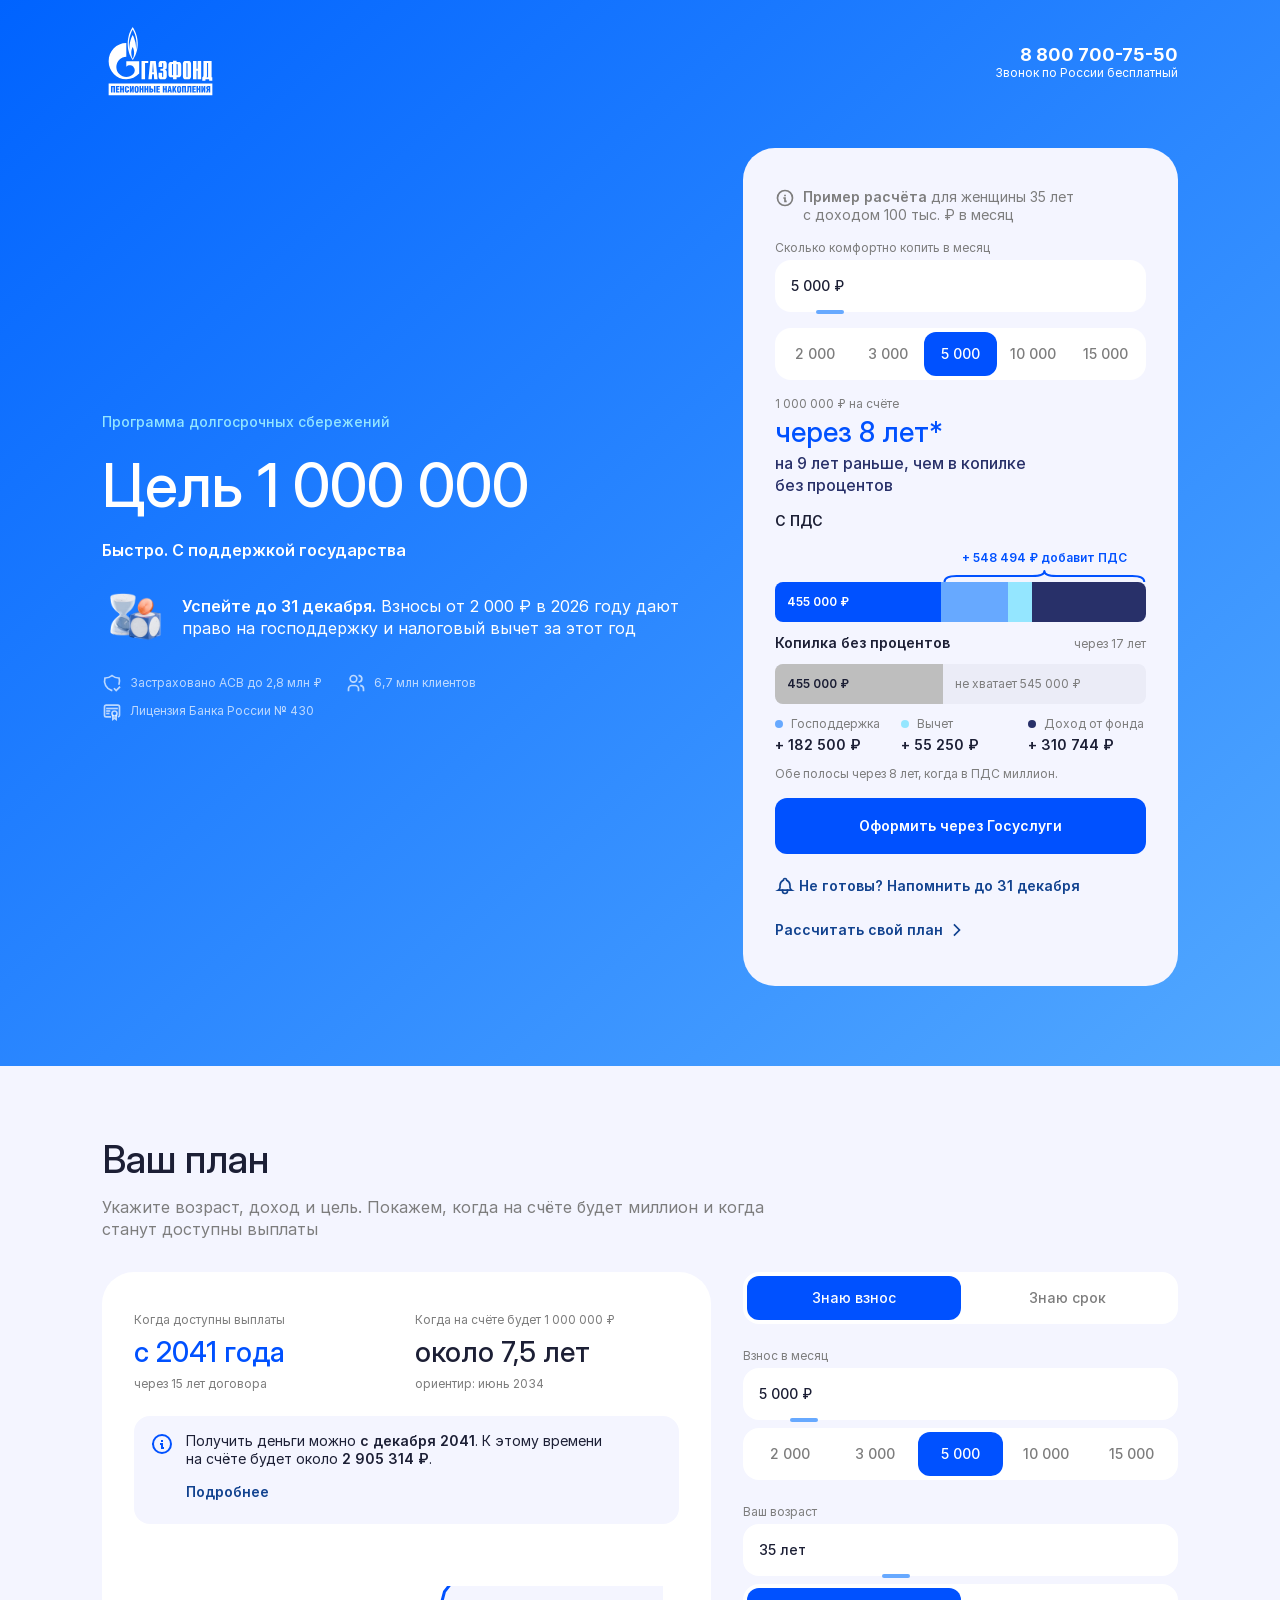
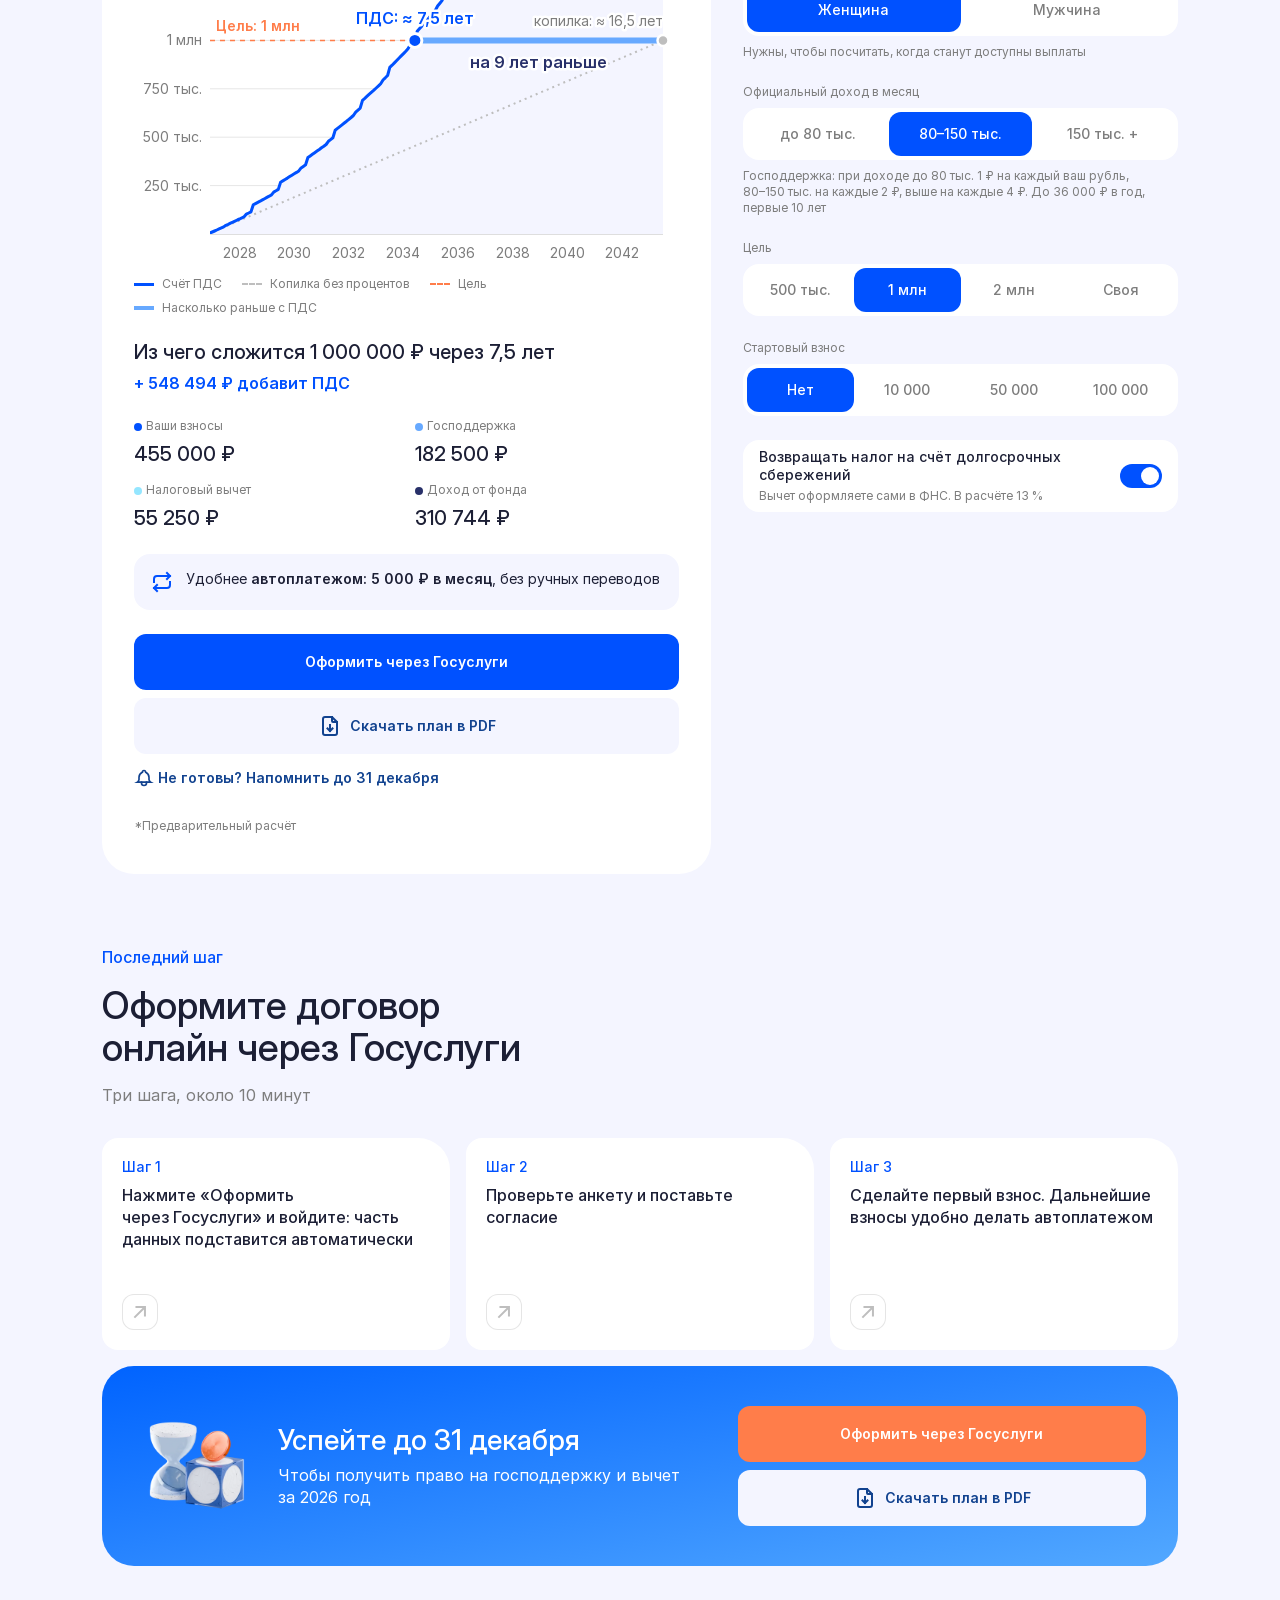
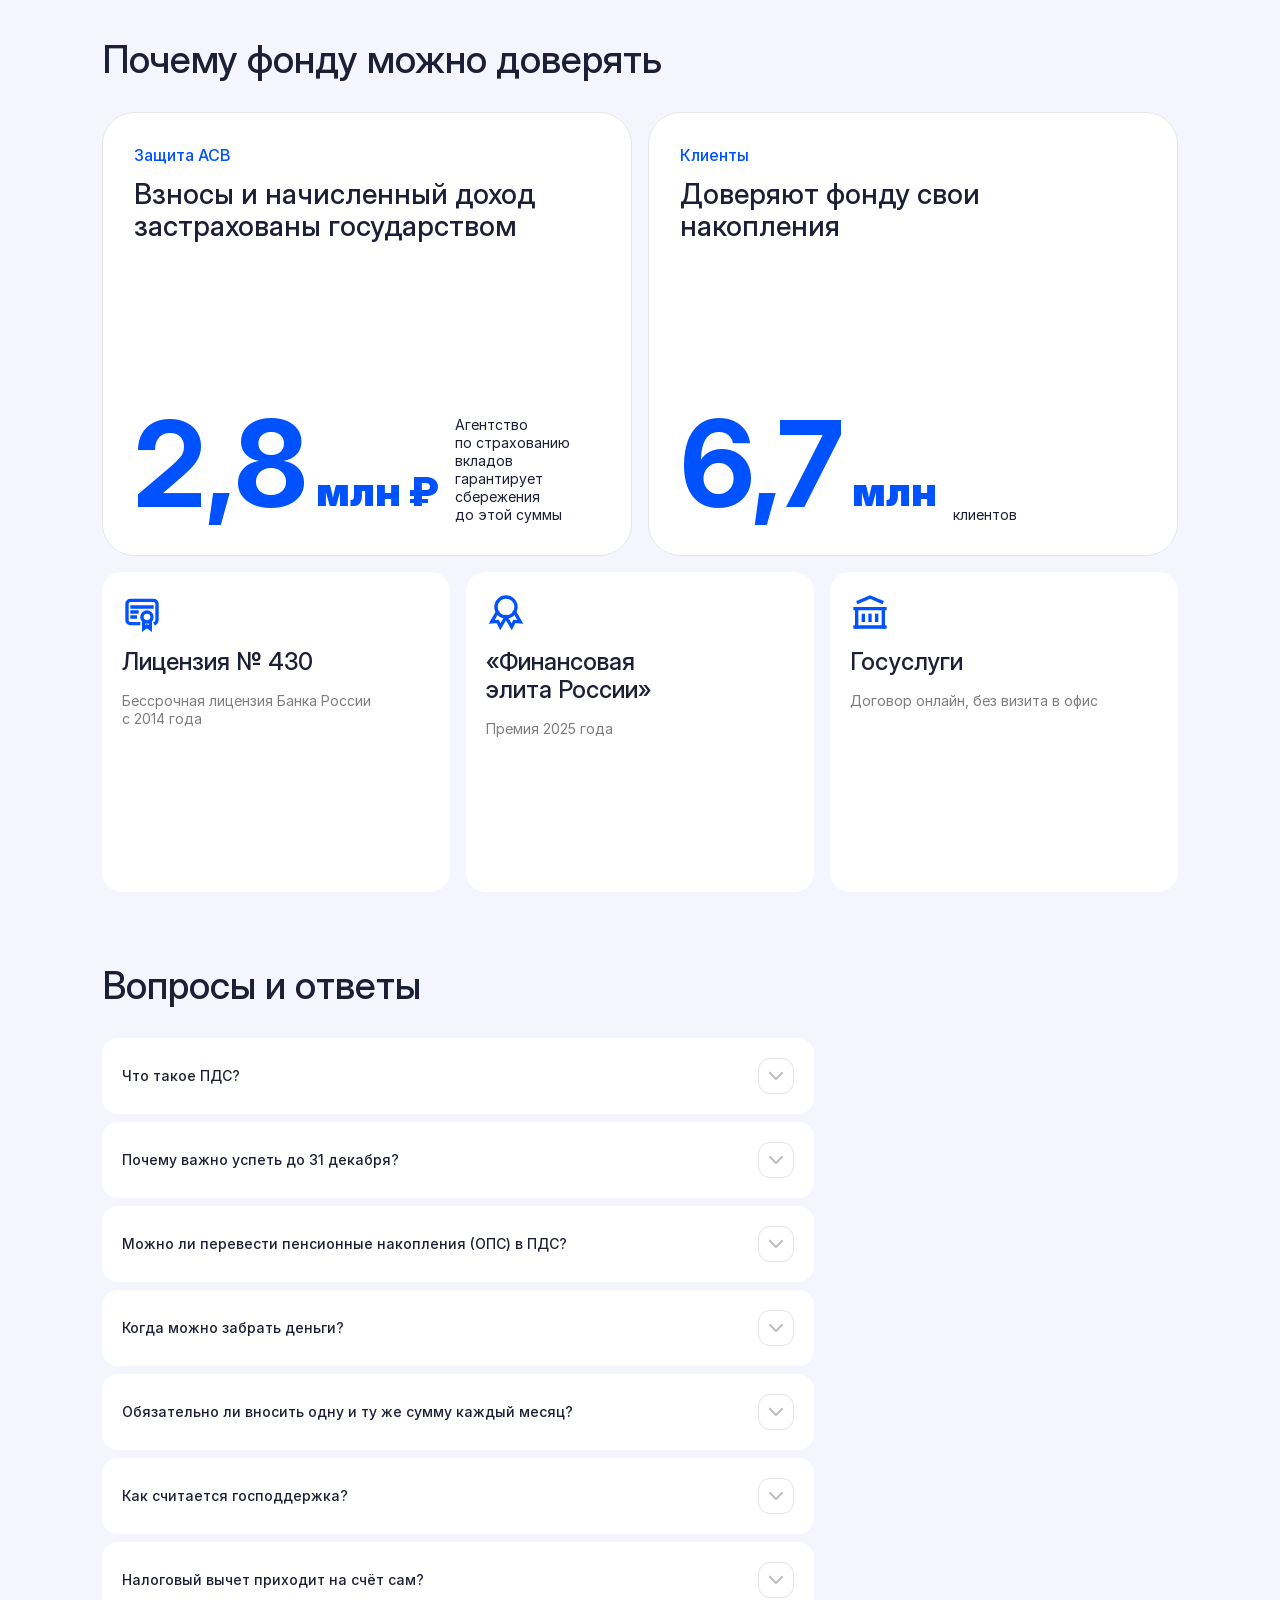
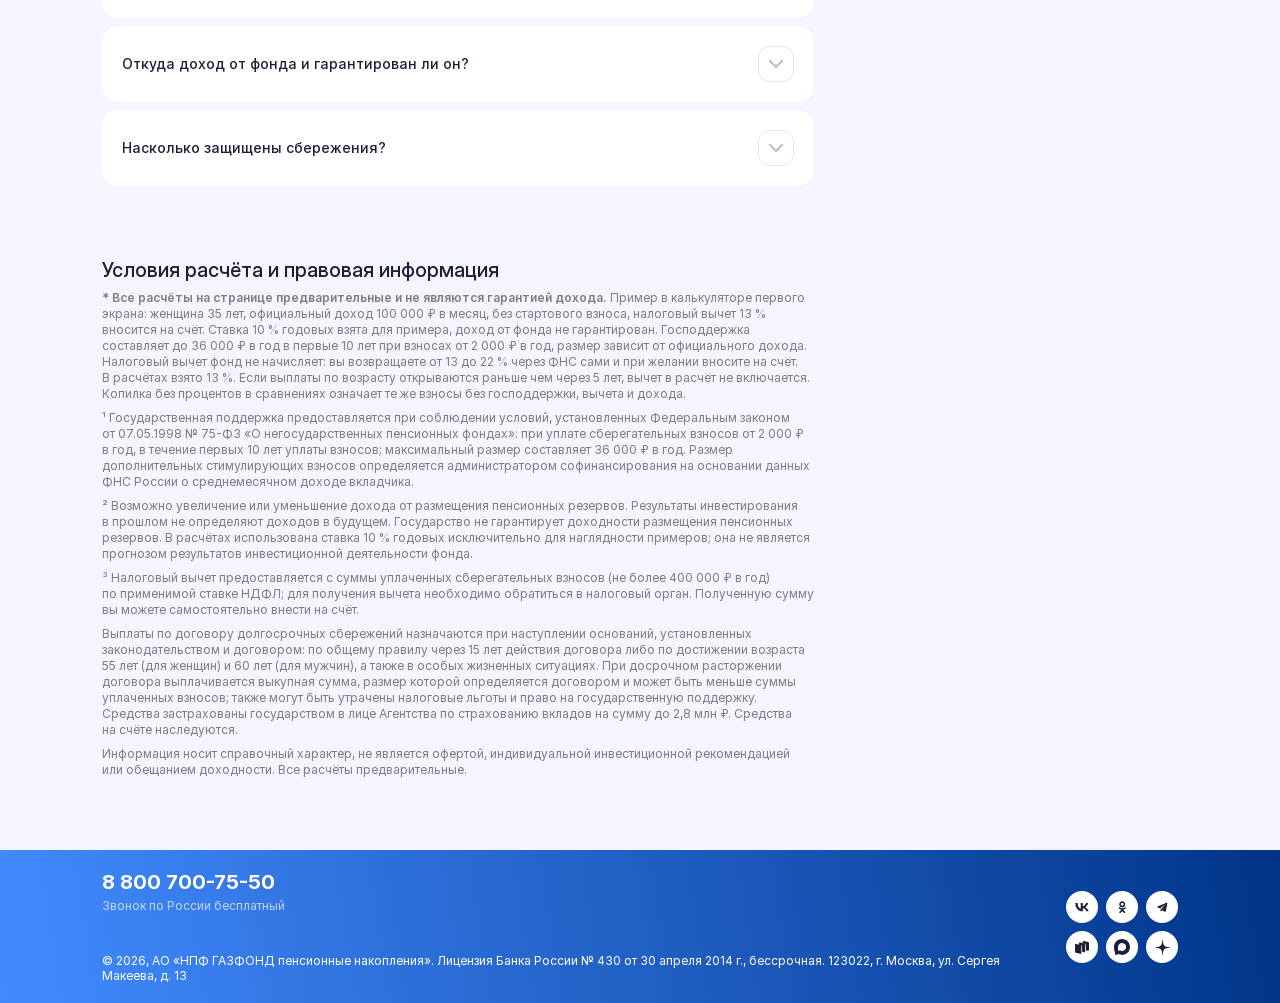
==== commit b6e328c3: "v13: правки после проверки на дизайн-код Поля героя на телефоне, жирность 600, главная кнопка на пер" ====
--- a/v13/index.html
+++ b/v13/index.html
@@ -25,6 +25,14 @@
 /* «Клей» раскладки v13. Только сетка, порядок, позиционирование и отступы через токены кита.
    Цвета ниже — только токены kit/gazfond.css: им размечены полосы диаграммы и линии графика (вопрос к дизайнеру №1). */
 [hidden][hidden] { display: none; }
+/* Поправки к киту до его обновления (вопрос к дизайнеру №8):
+   1) в мобильной сетке героя колонка 1fr распирается содержимым — ограничиваем, как minmax(0, 1fr);
+   2) жирный текст по дизайн-коду 600, а не 700 браузера; 3) .gf-medium/.gf-semibold в ките объявлены раньше
+      .gf-lead/.gf-text и перебиваются ими — повторяем с большей специфичностью. */
+.gf-hero__grid > * { min-width: 0; }
+b, strong { font-weight: 600; }
+.gf-medium.gf-medium { font-weight: 500; }
+.gf-semibold.gf-semibold { font-weight: 600; }
 
 /* Первый экран */
 .m-deadline { display: flex; align-items: center; gap: var(--gf-space-400); }
@@ -122,7 +130,7 @@
         <p class="gf-hero__lead gf-semibold">Быстро. С&nbsp;поддержкой государства</p>
         <div class="m-deadline">
           <img src="kit/assets/3d/primary/hourglass.webp" alt="" width="64" height="64">
-          <p class="gf-hero__lead"><b>Успейте до&nbsp;31&nbsp;декабря.</b> Взносы от&nbsp;2&nbsp;000&nbsp;₽ в&nbsp;<span class="yr">2026</span>&nbsp;году дают право на&nbsp;господдержку и&nbsp;налоговый вычет за&nbsp;этот год</p>
+          <p class="gf-hero__lead"><b class="gf-semibold">Успейте до&nbsp;31&nbsp;декабря.</b> Взносы от&nbsp;2&nbsp;000&nbsp;₽ в&nbsp;<span class="yr">2026</span>&nbsp;году дают право на&nbsp;господдержку и&nbsp;налоговый вычет за&nbsp;этот год</p>
         </div>
         <ul class="m-trust gf-caption">
           <li><svg class="gf-icon gf-icon--20" aria-hidden="true" xmlns="http://www.w3.org/2000/svg" width="24" height="24" viewBox="0 0 24 24" fill="none" stroke="currentColor" stroke-width="2" stroke-linecap="square" stroke-linejoin="miter"><path stroke="none" d="M0 0h24v24H0z" fill="none" /><path d="M11.46 20.846a12 12 0 0 1 -7.96 -14.846a12 12 0 0 0 8.5 -3a12 12 0 0 0 8.5 3a12 12 0 0 1 -.09 7.06" /><path d="M15 19l2 2l4 -4" /></svg>Застраховано АСВ до&nbsp;2,8&nbsp;млн&nbsp;₽</li>
@@ -133,7 +141,7 @@
       </div>
 
       <div class="gf-panel gf-bg-page gf-stack m-hcalc" id="hcalc">
-        <p class="gf-card__text m-row"><svg class="gf-icon gf-icon--20" aria-hidden="true" xmlns="http://www.w3.org/2000/svg" width="24" height="24" viewBox="0 0 24 24" fill="none" stroke="currentColor" stroke-width="2" stroke-linecap="square" stroke-linejoin="miter"><path stroke="none" d="M0 0h24v24H0z" fill="none" /><path d="M3 12a9 9 0 1 0 18 0a9 9 0 0 0 -18 0" /><path d="M12 9h.01" /><path d="M11 12h1v4h1" /></svg><span><b>Пример расчёта</b> для&nbsp;женщины 35&nbsp;лет с&nbsp;доходом 100&nbsp;тыс.&nbsp;₽ в&nbsp;месяц</span></p>
+        <p class="gf-card__text m-row"><svg class="gf-icon gf-icon--20" aria-hidden="true" xmlns="http://www.w3.org/2000/svg" width="24" height="24" viewBox="0 0 24 24" fill="none" stroke="currentColor" stroke-width="2" stroke-linecap="square" stroke-linejoin="miter"><path stroke="none" d="M0 0h24v24H0z" fill="none" /><path d="M3 12a9 9 0 1 0 18 0a9 9 0 0 0 -18 0" /><path d="M12 9h.01" /><path d="M11 12h1v4h1" /></svg><span><b class="gf-semibold">Пример расчёта</b> для&nbsp;женщины 35&nbsp;лет с&nbsp;доходом 100&nbsp;тыс.&nbsp;₽ в&nbsp;месяц</span></p>
         <div class="gf-calc">
           <label class="gf-calc__label" for="hOwn">Сколько комфортно копить в&nbsp;месяц</label>
           <span class="gf-calc__field">
@@ -150,28 +158,28 @@
         </div>
         <div class="m-hres" aria-live="polite">
           <p class="gf-calc__label">1&nbsp;000&nbsp;000&nbsp;₽ на&nbsp;счёте</p>
-          <p class="gf-h3 gf-c-accent" id="hValue">через 9&nbsp;лет<a class="gf-c-accent" href="#legal" aria-label="Условия расчёта">*</a></p>
-          <p class="gf-lead gf-medium gf-c-dark-blue" id="hPlus">на&nbsp;8&nbsp;лет раньше, чем в&nbsp;копилке без&nbsp;процентов</p>
+          <p class="gf-h3 gf-c-accent" id="hValue">через 8&nbsp;лет<a class="gf-c-accent" href="#legal" aria-label="Условия расчёта">*</a></p>
+          <p class="gf-lead gf-medium gf-c-dark-blue" id="hPlus">на&nbsp;9&nbsp;лет раньше, чем в&nbsp;копилке без&nbsp;процентов</p>
         </div>
         <!-- ваши взносы + скобка над тем, что добавляет ПДС; рядом та же сумма в копилке без процентов -->
         <div class="m-mx" id="mx">
           <div class="m-mx-lab"><span class="gf-text gf-semibold">С&nbsp;ПДС</span></div>
           <div class="m-mx-track m-mx-track--brace">
-            <div class="m-brace" id="mxBrace" aria-hidden="true"><span class="gf-caption-1 gf-semibold" id="mxBraceT">+ 460&nbsp;000&nbsp;₽ добавит ПДС</span><svg id="mxBraceS" preserveAspectRatio="none"><path id="mxBraceP" fill="none" stroke="currentColor" stroke-width="2" stroke-linecap="round" stroke-linejoin="round"/></svg></div>
-            <div class="m-bar"><i class="m-c-you" id="mxYou"><span class="gf-caption-1 gf-semibold" id="mxYouV">540&nbsp;000&nbsp;₽</span></i><i class="m-c-gov" id="mxGov"></i><i class="m-c-tax" id="mxTax"></i><i class="m-c-fund" id="mxFund"></i></div>
+            <div class="m-brace" id="mxBrace" aria-hidden="true"><span class="gf-caption-1 gf-semibold" id="mxBraceT">+ 554&nbsp;986&nbsp;₽ добавит ПДС</span><svg id="mxBraceS" preserveAspectRatio="none"><path id="mxBraceP" fill="none" stroke="currentColor" stroke-width="2" stroke-linecap="round" stroke-linejoin="round"/></svg></div>
+            <div class="m-bar"><i class="m-c-you" id="mxYou"><span class="gf-caption-1 gf-semibold" id="mxYouV">455&nbsp;000&nbsp;₽</span></i><i class="m-c-gov" id="mxGov"></i><i class="m-c-tax" id="mxTax"></i><i class="m-c-fund" id="mxFund"></i></div>
           </div>
           <div class="m-mx-lab"><span class="gf-text gf-semibold">Копилка без&nbsp;процентов</span><span class="gf-calc__label" id="mxJarT">через 17&nbsp;лет</span></div>
           <div class="m-mx-track">
-            <div class="m-bar"><i class="m-c-jar" id="mxJar"><span class="gf-caption-1 gf-semibold" id="mxJarV">540&nbsp;000&nbsp;₽</span></i><i class="m-c-gap" id="mxGap"><span class="gf-caption-1" id="mxGapT">не&nbsp;хватает 460&nbsp;000&nbsp;₽</span></i></div>
+            <div class="m-bar"><i class="m-c-jar" id="mxJar"><span class="gf-caption-1 gf-semibold" id="mxJarV">455&nbsp;000&nbsp;₽</span></i><i class="m-c-gap" id="mxGap"><span class="gf-caption-1" id="mxGapT">не&nbsp;хватает 545&nbsp;000&nbsp;₽</span></i></div>
           </div>
           <div class="m-key">
-            <div><span class="gf-calc__label"><span class="m-dot m-c-gov"></span>Господдержка</span><b class="gf-text gf-semibold" id="mkGov">+ 100&nbsp;000&nbsp;₽</b></div>
-            <div><span class="gf-calc__label"><span class="m-dot m-c-tax"></span>Налоговый вычет</span><b class="gf-text gf-semibold" id="mkTax">+ 60&nbsp;000&nbsp;₽</b></div>
-            <div><span class="gf-calc__label"><span class="m-dot m-c-fund"></span>Доход от&nbsp;фонда</span><b class="gf-text gf-semibold" id="mkInc">+ 300&nbsp;000&nbsp;₽</b></div>
-          </div>
-          <p class="gf-calc__label" id="mxCap">Обе полосы через 9&nbsp;лет, когда в&nbsp;ПДС миллион.</p>
-        </div>
-        <a class="gf-btn gf-btn--primary gf-btn--lg gf-btn--block" href="https://contract-pds.gazfond-pn.ru/?u=nakopimillion&amp;utm_source=landing_million&amp;utm_medium=hero&amp;utm_campaign=pds_million_v13" target="_blank" rel="noopener" data-goal="cta_contract" data-pos="hero">Оформить через Госуслуги</a>
+            <div><span class="gf-calc__label"><span class="m-dot m-c-gov"></span>Господдержка</span><b class="gf-text gf-semibold" id="mkGov">+ 187&nbsp;500&nbsp;₽</b></div>
+            <div><span class="gf-calc__label"><span class="m-dot m-c-tax"></span>Вычет</span><b class="gf-text gf-semibold" id="mkTax">+ 56&nbsp;550&nbsp;₽</b></div>
+            <div><span class="gf-calc__label"><span class="m-dot m-c-fund"></span>Доход от&nbsp;фонда</span><b class="gf-text gf-semibold" id="mkInc">+ 310&nbsp;936&nbsp;₽</b></div>
+          </div>
+          <p class="gf-calc__label" id="mxCap">Обе полосы через 8&nbsp;лет, когда в&nbsp;ПДС миллион.</p>
+        </div>
+        <a class="gf-btn gf-btn--primary gf-btn--lg gf-btn--block" href="https://contract-pds.gazfond-pn.ru/?u=nakopimillion&amp;utm_source=landing_million&amp;utm_medium=hero&amp;utm_campaign=pds_million_v13" target="_blank" rel="noopener" data-goal="cta_contract" data-pos="hero" id="heroCta">Оформить через Госуслуги</a>
         <div class="gf-btn-row">
           <button class="gf-btn gf-btn--tertiary" type="button" data-remind data-pos="hero"><svg class="gf-icon" aria-hidden="true" xmlns="http://www.w3.org/2000/svg" width="24" height="24" viewBox="0 0 24 24" fill="none" stroke="currentColor" stroke-width="2" stroke-linecap="square" stroke-linejoin="miter"><path stroke="none" d="M0 0h24v24H0z" fill="none" /><path d="M10 5a2 2 0 1 1 4 0a7 7 0 0 1 4 6v3a4 4 0 0 0 2 3h-16a4 4 0 0 0 2 -3v-3a7 7 0 0 1 4 -6" /><path d="M9 17v1a3 3 0 0 0 6 0v-1" /></svg>Не&nbsp;готовы? Напомнить до&nbsp;31&nbsp;декабря</button>
           <a class="gf-btn gf-btn--tertiary" href="#calc" data-goal="calc_detail_open" data-pos="hero">Рассчитать свой план <svg class="gf-icon" xmlns="http://www.w3.org/2000/svg" width="24" height="24" viewBox="0 0 24 24" fill="currentColor" aria-hidden="true"><path d="M7.58594 6L13.5859 12L7.58594 18L9 19.4141L16.4141 12L9 4.58594L7.58594 6Z"/></svg></a>
@@ -264,10 +272,10 @@
           </div>
         </div>
         <label class="gf-field-toggle">
-          <span class="gf-field-toggle__text"><span class="gf-field-toggle__label">Возвращать налог на&nbsp;счёт долгосрочных сбережений</span><span class="gf-field-toggle__caption">Вычет оформляете сами в&nbsp;ФНС. В&nbsp;расчёте 13&nbsp;%</span></span>
+          <span class="gf-field-toggle__text"><span class="gf-field-toggle__label">Возвращать налог на&nbsp;счёт долгосрочных сбережений</span><span class="gf-field-toggle__caption">Вычет оформляете сами в&nbsp;ФНС. В&nbsp;расчёте&nbsp;13&nbsp;%</span></span>
           <input class="gf-switch" type="checkbox" id="reinvest" checked>
         </label>
-        <a class="gf-btn gf-btn--primary gf-btn--lg gf-btn--block m-only-stacked" id="calcGo" href="#pResult">Показать результат</a>
+        <a class="gf-btn gf-btn--tertiary m-only-stacked" id="calcGo" href="#pResult">Показать результат</a>
       </div>
 
       <div class="gf-panel m-result gf-stack gf-stack--24" id="pResult">
@@ -307,7 +315,7 @@
           <div class="gf-stack gf-stack--8"><span class="gf-caption"><span class="m-dot m-c-tax"></span>Налоговый вычет</span><span class="gf-h5" id="bDed">0&nbsp;₽</span></div>
           <div class="gf-stack gf-stack--8"><span class="gf-caption"><span class="m-dot m-c-fund"></span>Доход от&nbsp;фонда</span><span class="gf-h5" id="bInc">0&nbsp;₽</span></div>
         </div>
-        <div class="m-note gf-bg-page"><svg class="gf-icon" aria-hidden="true" xmlns="http://www.w3.org/2000/svg" width="24" height="24" viewBox="0 0 24 24" fill="none" stroke="currentColor" stroke-width="2" stroke-linecap="square" stroke-linejoin="miter"><path stroke="none" d="M0 0h24v24H0z" fill="none" /><path d="M4 12v-3a3 3 0 0 1 3 -3h13m-3 -3l3 3l-3 3" /><path d="M20 12v3a3 3 0 0 1 -3 3h-13m3 3l-3 -3l3 -3" /></svg><p class="gf-text">Удобнее <b>автоплатежом: <span id="apSum">5&nbsp;000&nbsp;₽</span> в&nbsp;месяц</b>, без&nbsp;ручных переводов</p></div>
+        <div class="m-note gf-bg-page"><svg class="gf-icon" aria-hidden="true" xmlns="http://www.w3.org/2000/svg" width="24" height="24" viewBox="0 0 24 24" fill="none" stroke="currentColor" stroke-width="2" stroke-linecap="square" stroke-linejoin="miter"><path stroke="none" d="M0 0h24v24H0z" fill="none" /><path d="M4 12v-3a3 3 0 0 1 3 -3h13m-3 -3l3 3l-3 3" /><path d="M20 12v3a3 3 0 0 1 -3 3h-13m3 3l-3 -3l3 -3" /></svg><p class="gf-text">Удобнее <b class="gf-semibold">автоплатежом: <span id="apSum">5&nbsp;000&nbsp;₽</span> в&nbsp;месяц</b>, без&nbsp;ручных переводов</p></div>
         <div class="gf-stack gf-stack--8">
           <a class="gf-btn gf-btn--primary gf-btn--lg gf-btn--block" href="https://contract-pds.gazfond-pn.ru/?u=nakopimillion&amp;utm_source=landing_million&amp;utm_medium=calc&amp;utm_campaign=pds_million_v13" target="_blank" rel="noopener" data-goal="cta_contract" data-pos="calc">Оформить через Госуслуги</a>
           <button class="gf-btn gf-btn--lg gf-btn--block" type="button" data-pdf data-pos="calc"><svg class="gf-icon" aria-hidden="true" xmlns="http://www.w3.org/2000/svg" width="24" height="24" viewBox="0 0 24 24" fill="none" stroke="currentColor" stroke-width="2" stroke-linecap="square" stroke-linejoin="miter"><path stroke="none" d="M0 0h24v24H0z" fill="none" /><path d="M14 3v4a1 1 0 0 0 1 1h4" /><path d="M17 21h-10a2 2 0 0 1 -2 -2v-14a2 2 0 0 1 2 -2h7l5 5v11a2 2 0 0 1 -2 2" /><path d="M12 17v-6" /><path d="M9.5 14.5l2.5 2.5l2.5 -2.5" /></svg><span class="pdf-t">Скачать план в&nbsp;PDF</span></button>
@@ -350,7 +358,6 @@
       <div class="gf-stack gf-stack--8">
         <a class="gf-btn gf-btn--orange gf-btn--lg" id="goBtn" href="https://contract-pds.gazfond-pn.ru/?u=nakopimillion&amp;utm_source=landing_million&amp;utm_medium=go&amp;utm_campaign=pds_million_v13" target="_blank" rel="noopener" data-goal="cta_contract" data-pos="go">Оформить через Госуслуги</a>
         <button class="gf-btn gf-btn--lg" type="button" data-pdf data-pos="go"><svg class="gf-icon" aria-hidden="true" xmlns="http://www.w3.org/2000/svg" width="24" height="24" viewBox="0 0 24 24" fill="none" stroke="currentColor" stroke-width="2" stroke-linecap="square" stroke-linejoin="miter"><path stroke="none" d="M0 0h24v24H0z" fill="none" /><path d="M14 3v4a1 1 0 0 0 1 1h4" /><path d="M17 21h-10a2 2 0 0 1 -2 -2v-14a2 2 0 0 1 2 -2h7l5 5v11a2 2 0 0 1 -2 2" /><path d="M12 17v-6" /><path d="M9.5 14.5l2.5 2.5l2.5 -2.5" /></svg><span class="pdf-t">Скачать план в&nbsp;PDF</span></button>
-        <button class="gf-btn gf-btn--lg" type="button" data-remind data-pos="go"><svg class="gf-icon" aria-hidden="true" xmlns="http://www.w3.org/2000/svg" width="24" height="24" viewBox="0 0 24 24" fill="none" stroke="currentColor" stroke-width="2" stroke-linecap="square" stroke-linejoin="miter"><path stroke="none" d="M0 0h24v24H0z" fill="none" /><path d="M10 5a2 2 0 1 1 4 0a7 7 0 0 1 4 6v3a4 4 0 0 0 2 3h-16a4 4 0 0 0 2 -3v-3a7 7 0 0 1 4 -6" /><path d="M9 17v1a3 3 0 0 0 6 0v-1" /></svg>Напомнить до&nbsp;31&nbsp;декабря</button>
       </div>
     </div>
   </section>
@@ -364,7 +371,7 @@
       <div class="gf-cols-2">
         <div class="gf-card gf-card--number">
           <div class="gf-card__body"><span class="gf-card__overline">Защита АСВ</span><h3 class="gf-card__title">Взносы и&nbsp;начисленный доход застрахованы государством</h3></div>
-          <div class="gf-card__numbers"><span class="gf-card__figure">2,8<span class="gf-card__unit">млн&nbsp;₽</span></span><p class="gf-card__text">Агентство по&nbsp;страхованию вкладов гарантирует сбережения до&nbsp;этой суммы</p></div>
+          <div class="gf-card__numbers"><span class="gf-card__figure">2,8<span class="gf-card__unit">млн&nbsp;₽</span></span><p class="gf-card__text">Агентство по&nbsp;страхованию вкладов гарантирует сбережения до&nbsp;этой&nbsp;суммы</p></div>
         </div>
         <div class="gf-card gf-card--number">
           <div class="gf-card__body"><span class="gf-card__overline">Клиенты</span><h3 class="gf-card__title">Доверяют фонду свои накопления</h3></div>
@@ -373,7 +380,7 @@
       </div>
       <div class="gf-cols-3">
         <div class="gf-card gf-card--icon"><svg class="gf-icon gf-card__icon" aria-hidden="true" xmlns="http://www.w3.org/2000/svg" width="24" height="24" viewBox="0 0 24 24" fill="none" stroke="currentColor" stroke-width="2" stroke-linecap="square" stroke-linejoin="miter"><path stroke="none" d="M0 0h24v24H0z" fill="none" /><path d="M12 15a3 3 0 1 0 6 0a3 3 0 1 0 -6 0" /><path d="M13 17.5v4.5l2 -1.5l2 1.5v-4.5" /><path d="M10 19h-5a2 2 0 0 1 -2 -2v-10c0 -1.1 .9 -2 2 -2h14a2 2 0 0 1 2 2v10a2 2 0 0 1 -1 1.73" /><path d="M6 9l12 0" /><path d="M6 12l3 0" /><path d="M6 15l2 0" /></svg><div class="gf-stack"><h3 class="gf-card__title">Лицензия №&nbsp;430</h3><p class="gf-card__text">Бессрочная лицензия Банка России с&nbsp;2014&nbsp;года</p></div></div>
-        <div class="gf-card gf-card--icon"><svg class="gf-icon gf-card__icon" aria-hidden="true" xmlns="http://www.w3.org/2000/svg" width="24" height="24" viewBox="0 0 24 24" fill="none" stroke="currentColor" stroke-width="2" stroke-linecap="square" stroke-linejoin="miter"><path stroke="none" d="M0 0h24v24H0z" fill="none" /><path d="M6 9a6 6 0 1 0 12 0a6 6 0 1 0 -12 0" /><path d="M12 15l3.4 5.89l1.598 -3.233l3.598 .232l-3.4 -5.889" /><path d="M6.802 12l-3.4 5.89l3.598 -.233l1.598 3.232l3.4 -5.889" /></svg><div class="gf-stack"><h3 class="gf-card__title">«Финансовая элита России»</h3><p class="gf-card__text">Премия 2025&nbsp;года</p></div></div>
+        <div class="gf-card gf-card--icon"><svg class="gf-icon gf-card__icon" aria-hidden="true" xmlns="http://www.w3.org/2000/svg" width="24" height="24" viewBox="0 0 24 24" fill="none" stroke="currentColor" stroke-width="2" stroke-linecap="square" stroke-linejoin="miter"><path stroke="none" d="M0 0h24v24H0z" fill="none" /><path d="M6 9a6 6 0 1 0 12 0a6 6 0 1 0 -12 0" /><path d="M12 15l3.4 5.89l1.598 -3.233l3.598 .232l-3.4 -5.889" /><path d="M6.802 12l-3.4 5.89l3.598 -.233l1.598 3.232l3.4 -5.889" /></svg><div class="gf-stack"><h3 class="gf-card__title">«Финансовая элита&nbsp;России»</h3><p class="gf-card__text">Премия 2025&nbsp;года</p></div></div>
         <div class="gf-card gf-card--icon"><svg class="gf-icon gf-card__icon" aria-hidden="true" xmlns="http://www.w3.org/2000/svg" width="24" height="24" viewBox="0 0 24 24" fill="none" stroke="currentColor" stroke-width="2" stroke-linecap="square" stroke-linejoin="miter"><path stroke="none" d="M0 0h24v24H0z" fill="none" /><path d="M3 21l18 0" /><path d="M3 10l18 0" /><path d="M5 6l7 -3l7 3" /><path d="M4 10l0 11" /><path d="M20 10l0 11" /><path d="M8 14l0 3" /><path d="M12 14l0 3" /><path d="M16 14l0 3" /></svg><div class="gf-stack"><h3 class="gf-card__title">Госуслуги</h3><p class="gf-card__text">Договор онлайн, без&nbsp;визита в&nbsp;офис</p></div></div>
       </div>
     </div>
@@ -386,7 +393,7 @@
       <details class="gf-faq"><summary class="gf-faq__q">Что такое ПДС?<span class="gf-faq__icon"></span></summary><div class="gf-faq__a"><p>Программа долгосрочных сбережений (ПДС) помогает копить с&nbsp;поддержкой государства. Её&nbsp;запустили Минфин и&nbsp;Банк России в&nbsp;2024&nbsp;году. Вы&nbsp;делаете взносы, государство добавляет софинансирование, фонд инвестирует средства и&nbsp;начисляет доход, а&nbsp;со&nbsp;взносов можно получить налоговый вычет.</p></div></details>
       <details class="gf-faq"><summary class="gf-faq__q">Почему важно успеть до&nbsp;31&nbsp;декабря?<span class="gf-faq__icon"></span></summary><div class="gf-faq__a"><p>Господдержка и&nbsp;налоговый вычет считаются по&nbsp;календарному году. Чтобы получить господдержку за&nbsp;<span class="yr">2026</span>&nbsp;год, взносы в&nbsp;этом году должны составить не&nbsp;менее 2&nbsp;000&nbsp;₽. Государство перечислит её в&nbsp;следующем году. Вычет за&nbsp;<span class="yr">2026</span>&nbsp;год тоже считается от&nbsp;взносов, сделанных до&nbsp;31&nbsp;декабря.</p></div></details>
       <details class="gf-faq"><summary class="gf-faq__q">Можно ли перевести пенсионные накопления (ОПС) в&nbsp;ПДС?<span class="gf-faq__icon"></span></summary><div class="gf-faq__a"><p>Да, накопления обязательного пенсионного страхования можно перевести в&nbsp;программу долгосрочных сбережений, они будут учтены как ваш взнос. Условия и&nbsp;порядок перевода уточните у&nbsp;специалистов фонда по&nbsp;телефону 8&nbsp;800&nbsp;700-75-50.</p></div></details>
-      <details class="gf-faq"><summary class="gf-faq__q">Когда можно забрать деньги?<span class="gf-faq__icon"></span></summary><div class="gf-faq__a"><p>По&nbsp;общему правилу через 15&nbsp;лет действия договора либо с&nbsp;55&nbsp;лет (женщины) и&nbsp;60&nbsp;лет (мужчины). В&nbsp;особых жизненных ситуациях (дорогостоящее лечение, потеря кормильца) можно получить до&nbsp;100&nbsp;% средств без&nbsp;потери условий. При&nbsp;досрочном расторжении выплачивается выкупная сумма, которая может быть меньше взносов; теряются льготы и&nbsp;господдержка.</p><p><b>Миллион может появиться на&nbsp;счёте раньше, чем откроется доступ к&nbsp;выплатам</b>: до&nbsp;этого деньги остаются на&nbsp;счёте и&nbsp;продолжают расти.</p></div></details>
+      <details class="gf-faq"><summary class="gf-faq__q">Когда можно забрать деньги?<span class="gf-faq__icon"></span></summary><div class="gf-faq__a"><p>По&nbsp;общему правилу через 15&nbsp;лет действия договора либо с&nbsp;55&nbsp;лет (женщины) и&nbsp;60&nbsp;лет (мужчины). В&nbsp;особых жизненных ситуациях (дорогостоящее лечение, потеря кормильца) можно получить до&nbsp;100&nbsp;% средств без&nbsp;потери условий. При&nbsp;досрочном расторжении выплачивается выкупная сумма, которая может быть меньше взносов; теряются льготы и&nbsp;господдержка.</p><p><b class="gf-semibold">Миллион может появиться на&nbsp;счёте раньше, чем откроется доступ к&nbsp;выплатам</b>: до&nbsp;этого деньги остаются на&nbsp;счёте и&nbsp;продолжают расти.</p></div></details>
       <details class="gf-faq"><summary class="gf-faq__q">Обязательно ли вносить одну и&nbsp;ту&nbsp;же сумму каждый месяц?<span class="gf-faq__icon"></span></summary><div class="gf-faq__a"><p>Нет. Размер и&nbsp;периодичность взносов вы&nbsp;определяете сами: можно увеличить, уменьшить или&nbsp;пропустить месяц. Договор от&nbsp;этого не&nbsp;расторгается. Господдержка начисляется за&nbsp;те&nbsp;годы, в&nbsp;которых взносы составили не&nbsp;менее 2&nbsp;000&nbsp;₽. Автоплатёж удобен, но&nbsp;не&nbsp;обязателен.</p></div></details>
       <details class="gf-faq"><summary class="gf-faq__q">Как считается господдержка?<span class="gf-faq__icon"></span></summary><div class="gf-faq__a"><p>До&nbsp;36&nbsp;000&nbsp;₽ в&nbsp;год первые 10&nbsp;лет при&nbsp;взносах от&nbsp;2&nbsp;000&nbsp;₽ в&nbsp;год. При&nbsp;доходе до&nbsp;80&nbsp;000&nbsp;₽ в&nbsp;месяц государство добавляет 1&nbsp;₽ на&nbsp;каждый ваш рубль, от&nbsp;80&nbsp;000 до&nbsp;150&nbsp;000&nbsp;₽ 1&nbsp;₽ на&nbsp;каждые 2&nbsp;₽, выше 150&nbsp;000&nbsp;₽ 1&nbsp;₽ на&nbsp;каждые 4&nbsp;₽. Зачисляется в&nbsp;году, следующем за&nbsp;годом взносов; размер определяет администратор по&nbsp;данным ФНС.</p></div></details>
       <details class="gf-faq"><summary class="gf-faq__q">Налоговый вычет приходит на&nbsp;счёт сам?<span class="gf-faq__icon"></span></summary><div class="gf-faq__a"><p>Нет. Вычет возвращает ФНС по&nbsp;вашему заявлению на&nbsp;ваш банковский счёт. Это от&nbsp;13 до&nbsp;22&nbsp;% от&nbsp;взносов, в&nbsp;зависимости от&nbsp;ставки НДФЛ, но&nbsp;не&nbsp;более чем с&nbsp;400&nbsp;000&nbsp;₽ взносов в&nbsp;год. Фонд эту сумму не&nbsp;начисляет. В&nbsp;расчёте на&nbsp;странице мы&nbsp;берём 13&nbsp;% и&nbsp;предполагаем, что вы&nbsp;вносите возвращённый налог на&nbsp;счёт ПДС. Это можно отключить в&nbsp;расчёте «Ваш план».</p></div></details>
@@ -399,7 +406,7 @@
   <section class="gf-section gf-container" id="legal">
     <div class="gf-narrow gf-stack gf-stack--8">
       <h2 class="gf-h5">Условия расчёта и&nbsp;правовая информация</h2>
-      <p class="gf-caption"><b>* Все расчёты на&nbsp;странице предварительные и&nbsp;не&nbsp;являются гарантией дохода.</b> Пример в&nbsp;калькуляторе первого экрана: женщина 35&nbsp;лет, официальный доход 100&nbsp;000&nbsp;₽ в&nbsp;месяц, без&nbsp;стартового взноса, налоговый вычет 13&nbsp;% вносится на&nbsp;счёт. Ставка 10&nbsp;% годовых взята для&nbsp;примера, доход от&nbsp;фонда не&nbsp;гарантирован. Господдержка составляет до&nbsp;36&nbsp;000&nbsp;₽ в&nbsp;год в&nbsp;первые 10&nbsp;лет при&nbsp;взносах от&nbsp;2&nbsp;000&nbsp;₽ в&nbsp;год, размер зависит от&nbsp;официального дохода. Налоговый вычет фонд не&nbsp;начисляет: вы&nbsp;возвращаете от&nbsp;13 до&nbsp;22&nbsp;% через ФНС сами и&nbsp;при&nbsp;желании вносите на&nbsp;счёт. В&nbsp;расчётах взято 13&nbsp;%. Если выплаты по&nbsp;возрасту открываются раньше чем через 5&nbsp;лет, вычет в&nbsp;расчёт не&nbsp;включается. Копилка без&nbsp;процентов в&nbsp;сравнениях означает те&nbsp;же взносы без&nbsp;господдержки, вычета и&nbsp;дохода.</p>
+      <p class="gf-caption"><b class="gf-semibold">* Все расчёты на&nbsp;странице предварительные и&nbsp;не&nbsp;являются гарантией дохода.</b> Пример в&nbsp;калькуляторе первого экрана: женщина 35&nbsp;лет, официальный доход 100&nbsp;000&nbsp;₽ в&nbsp;месяц, без&nbsp;стартового взноса, налоговый вычет 13&nbsp;% вносится на&nbsp;счёт. Ставка 10&nbsp;% годовых взята для&nbsp;примера, доход от&nbsp;фонда не&nbsp;гарантирован. Господдержка составляет до&nbsp;36&nbsp;000&nbsp;₽ в&nbsp;год в&nbsp;первые 10&nbsp;лет при&nbsp;взносах от&nbsp;2&nbsp;000&nbsp;₽ в&nbsp;год, размер зависит от&nbsp;официального дохода. Налоговый вычет фонд не&nbsp;начисляет: вы&nbsp;возвращаете от&nbsp;13 до&nbsp;22&nbsp;% через ФНС сами и&nbsp;при&nbsp;желании вносите на&nbsp;счёт. В&nbsp;расчётах взято 13&nbsp;%. Если выплаты по&nbsp;возрасту открываются раньше чем через 5&nbsp;лет, вычет в&nbsp;расчёт не&nbsp;включается. Копилка без&nbsp;процентов в&nbsp;сравнениях означает те&nbsp;же взносы без&nbsp;господдержки, вычета и&nbsp;дохода.</p>
       <p class="gf-caption">¹ Государственная поддержка предоставляется при&nbsp;соблюдении условий, установленных Федеральным законом от&nbsp;07.05.1998 №&nbsp;75-ФЗ «О&nbsp;негосударственных пенсионных фондах»: при&nbsp;уплате сберегательных взносов от&nbsp;2&nbsp;000&nbsp;₽ в&nbsp;год, в&nbsp;течение первых 10&nbsp;лет уплаты взносов; максимальный размер составляет 36&nbsp;000&nbsp;₽ в&nbsp;год. Размер дополнительных стимулирующих взносов определяется администратором софинансирования на&nbsp;основании данных ФНС России о&nbsp;среднемесячном доходе вкладчика.</p>
       <p class="gf-caption">² Возможно увеличение или&nbsp;уменьшение дохода от&nbsp;размещения пенсионных резервов. Результаты инвестирования в&nbsp;прошлом не&nbsp;определяют доходов в&nbsp;будущем. Государство не&nbsp;гарантирует доходности размещения пенсионных резервов. В&nbsp;расчётах использована ставка 10&nbsp;% годовых исключительно для&nbsp;наглядности примеров; она не&nbsp;является прогнозом результатов инвестиционной деятельности фонда.</p>
       <p class="gf-caption">³ Налоговый вычет предоставляется с&nbsp;суммы уплаченных сберегательных взносов (не&nbsp;более 400&nbsp;000&nbsp;₽ в&nbsp;год) по&nbsp;применимой ставке НДФЛ; для&nbsp;получения вычета необходимо обратиться в&nbsp;налоговый орган. Полученную сумму вы&nbsp;можете самостоятельно внести на&nbsp;счёт.</p>
@@ -517,56 +524,15 @@
   /* :active на iOS Safari срабатывает только при наличии touch-обработчика — отклик на нажатии */
   doc.addEventListener("touchstart", function () {}, { passive: true });
 
-  /* =====================================================================
-     SPRING — параметры Apple: damping ratio (1 = без перелёта) и response
-     (скорость, в секундах; не длительность). Всегда стартует с текущего
-     значения и текущей скорости — поэтому любое движение можно перехватить.
-     ===================================================================== */
-  var active = new Set(), ticking = false, lastT = 0;
-  function frame(t) {
-    var dt = Math.min(0.064, (t - lastT) / 1000 || 0.016); lastT = t;
-    active.forEach(function (s) { s._step(dt); });
-    if (active.size) requestAnimationFrame(frame); else ticking = false;
-  }
-  function wake() { if (!ticking) { ticking = true; lastT = performance.now(); requestAnimationFrame(frame); } }
-  function Spring(o) {
-    this.x = o.from || 0; this.v = 0; this.target = this.x;
-    this.precision = o.precision || 0.5; this.onUpdate = o.onUpdate || function () {}; this.onRest = o.onRest || null;
-    this.params(o.damping == null ? 1 : o.damping, o.response || 0.4);
-  }
-  Spring.prototype.params = function (z, r) { this.z = z; this.r = r; this.k = Math.pow(2 * Math.PI / r, 2); this.c = 4 * Math.PI * z / r; return this; };
-  Spring.prototype.to = function (target, o) {
-    o = o || {};
-    if (o.damping != null || o.response != null) this.params(o.damping == null ? this.z : o.damping, o.response || this.r);
-    if (o.velocity != null) this.v = o.velocity;
-    this.target = target;
-    if (reduce) { this.set(target); if (this.onRest) this.onRest(this.x); return this; }
-    active.add(this); wake(); return this;
-  };
-  Spring.prototype.set = function (x) { this.x = x; this.target = x; this.v = 0; active.delete(this); this.onUpdate(x); return this; };
-  Spring.prototype.stop = function () { active.delete(this); this.v = 0; return this; };
-  Spring.prototype.isMoving = function () { return active.has(this); };
-  Spring.prototype._step = function (dt) {
-    var n = Math.ceil(dt / (1 / 240)), h = dt / n;
-    for (var i = 0; i < n; i++) { var a = -this.k * (this.x - this.target) - this.c * this.v; this.v += a * h; this.x += this.v * h; }
-    if (Math.abs(this.v) < this.precision && Math.abs(this.x - this.target) < this.precision) { this.x = this.target; this.v = 0; active.delete(this); this.onUpdate(this.x); if (this.onRest) this.onRest(this.x); return; }
-    this.onUpdate(this.x);
-  };
-  /* проекция импульса — формула Apple (затухание как у прокрутки) */
-  function project(v, d) { d = d || 0.998; return (v / 1000) * d / (1 - d); }
-  /* резинка на границах */
-  function rubber(over, dim, c) { c = c || 0.55; return (over * dim * c) / (dim + c * Math.abs(over)); }
-  /* скорость по истории последних pointermove */
-  function Tracker() { this.h = []; }
-  Tracker.prototype.add = function (x) { var t = performance.now(); this.h.push({ x: x, t: t }); while (this.h.length > 2 && t - this.h[0].t > 100) this.h.shift(); };
-  Tracker.prototype.v = function () { var h = this.h; if (h.length < 2) return 0; var a = h[0], b = h[h.length - 1], dt = (b.t - a.t) / 1000; if (performance.now() - b.t > 80) return 0; return dt > 0 ? (b.x - a.x) / dt : 0; };
   function haptic(ms) { try { if (navigator.vibrate && !reduce) navigator.vibrate(ms || 8); } catch (e) {} }
 
+  function cmOpenNow() { var m = doc.getElementById("calmenu"); return !!(m && !m.hidden); }
   /* ---------------- КНОПКА ВНИЗУ ЭКРАНА НА ТЕЛЕФОНЕ: появляется, когда калькулятор первого экрана ушёл вверх ---------------- */
-  var hcalc = $("#hcalc"), mbar = $("#mbar"), mbBtn = $("#mbBtn"), mbShown = false;
+  /* на телефоне главная кнопка видна всегда: когда кнопка калькулятора первого экрана не в окне, показываем её внизу */
+  var heroCta = $("#heroCta"), mbar = $("#mbar"), mbBtn = $("#mbBtn"), mbShown = false;
   function onScroll() {
-    var y = window.scrollY, vh = window.innerHeight;
-    var nearEnd = y > root.scrollHeight - vh - 260, show = hcalc.getBoundingClientRect().bottom < 0 && !nearEnd;
+    var y = window.scrollY, vh = window.innerHeight, r = heroCta.getBoundingClientRect();
+    var nearEnd = y > root.scrollHeight - vh - 260, show = (r.bottom < 0 || r.top > vh) && !nearEnd && !cmOpenNow();
     if (show !== mbShown) { mbShown = show; mbar.classList.toggle("is-shown", show); mbar.setAttribute("aria-hidden", show ? "false" : "true"); mbBtn.tabIndex = show ? 0 : -1; }
   }
   window.addEventListener("scroll", onScroll, { passive: true });
@@ -579,8 +545,9 @@
   $$(".gf-segmented").forEach(segPaint);
 
   /* ---------------- NUMBERS: значения доезжают пружиной от текущего ---------------- */
-  function numSpring(el, pre) { pre = pre || ""; var s = new Spring({ precision: 0.5, onUpdate: function (x) { el.textContent = pre + rub(x); } }); s.first = true; return s; }
-  function numTo(s, v) { s.first = false; s.set(v); }
+  /* суммы выводятся сразу, без анимации счёта */
+  function numSpring(el, pre) { pre = pre || ""; return { set: function (x) { el.textContent = pre + rub(x); } }; }
+  function numTo(s, v) { s.set(v); }
 
   /* =====================================================================
      CALCULATOR
@@ -756,7 +723,6 @@
   }
   if ("ResizeObserver" in window) new ResizeObserver(function () { fitBars(); }).observe($("#mxBrace"));
   window.addEventListener("resize", fitBars);
-  $("#mxBrace").addEventListener("transitionend", drawBrace);
 
   /* ---------------- ГРАФИК индивидуального плана: путь к цели в ПДС и в копилке ---------------- */
   var chartMeta = null;
